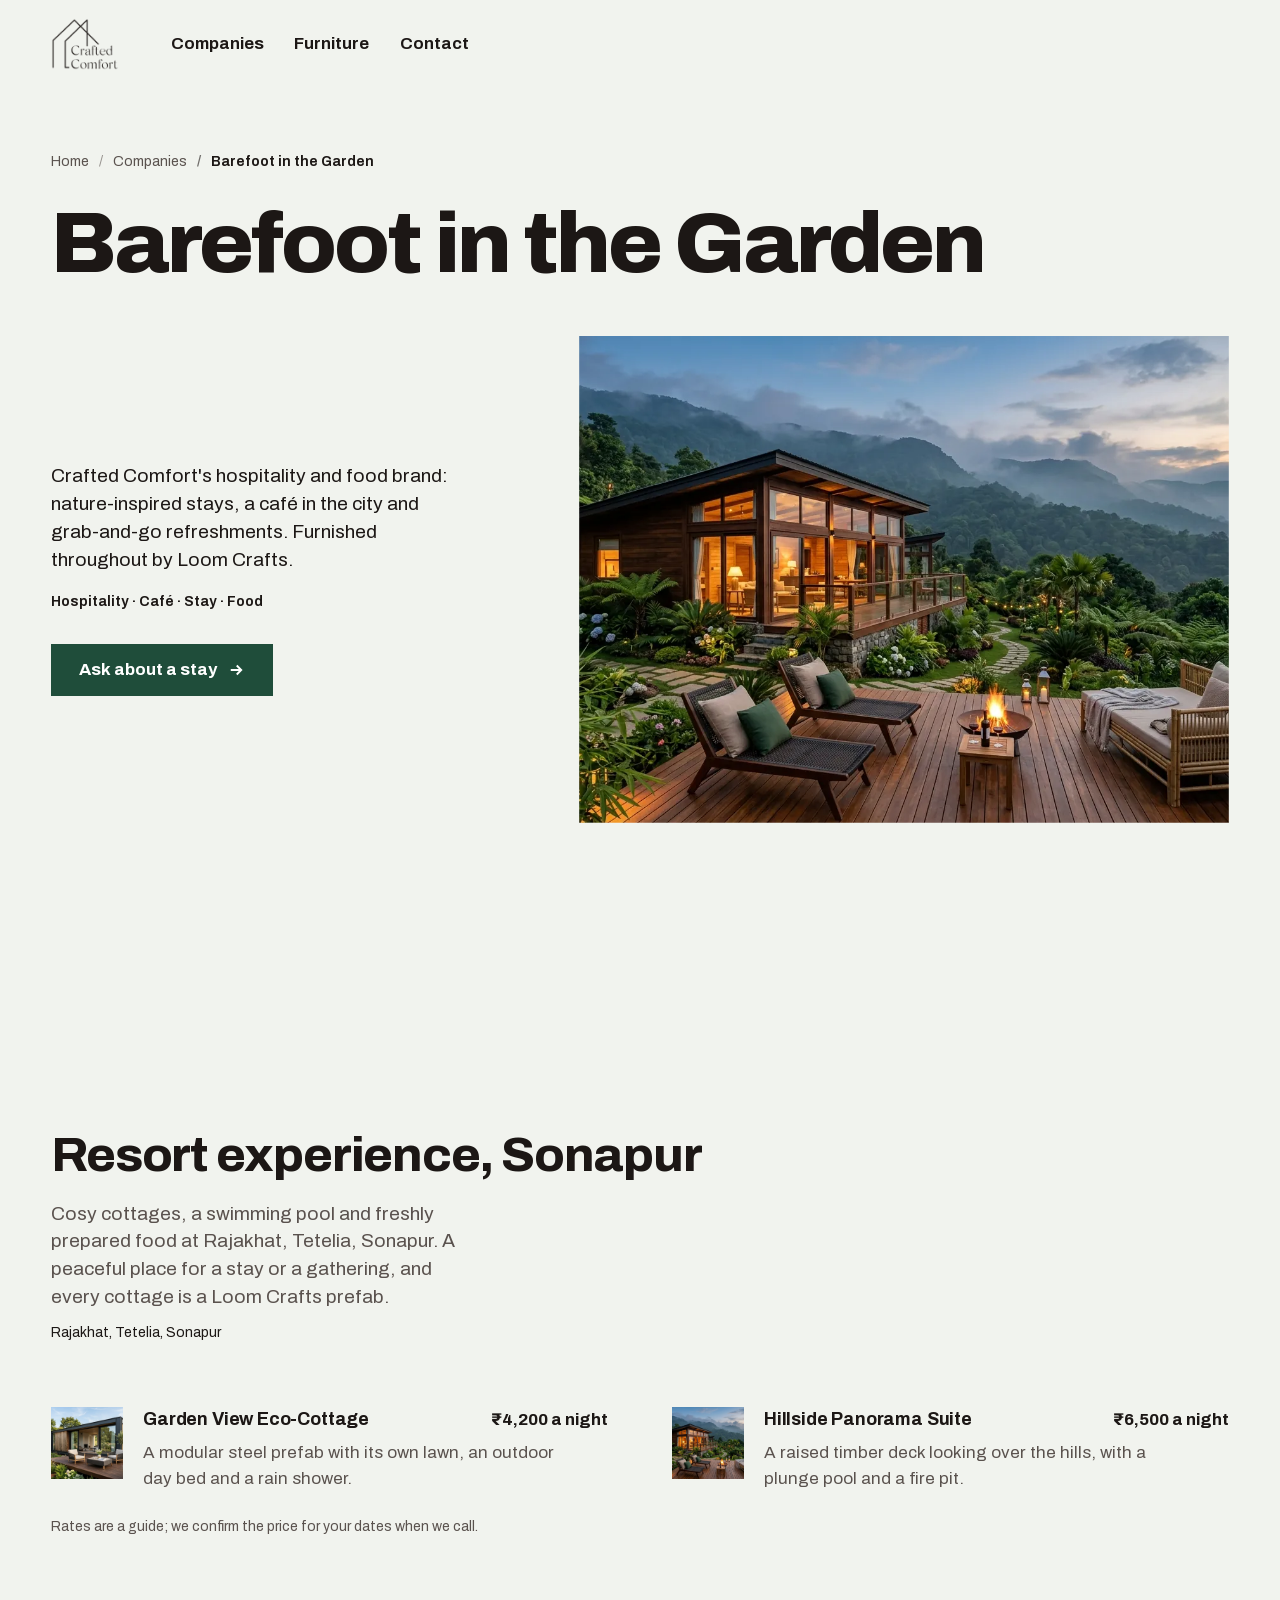
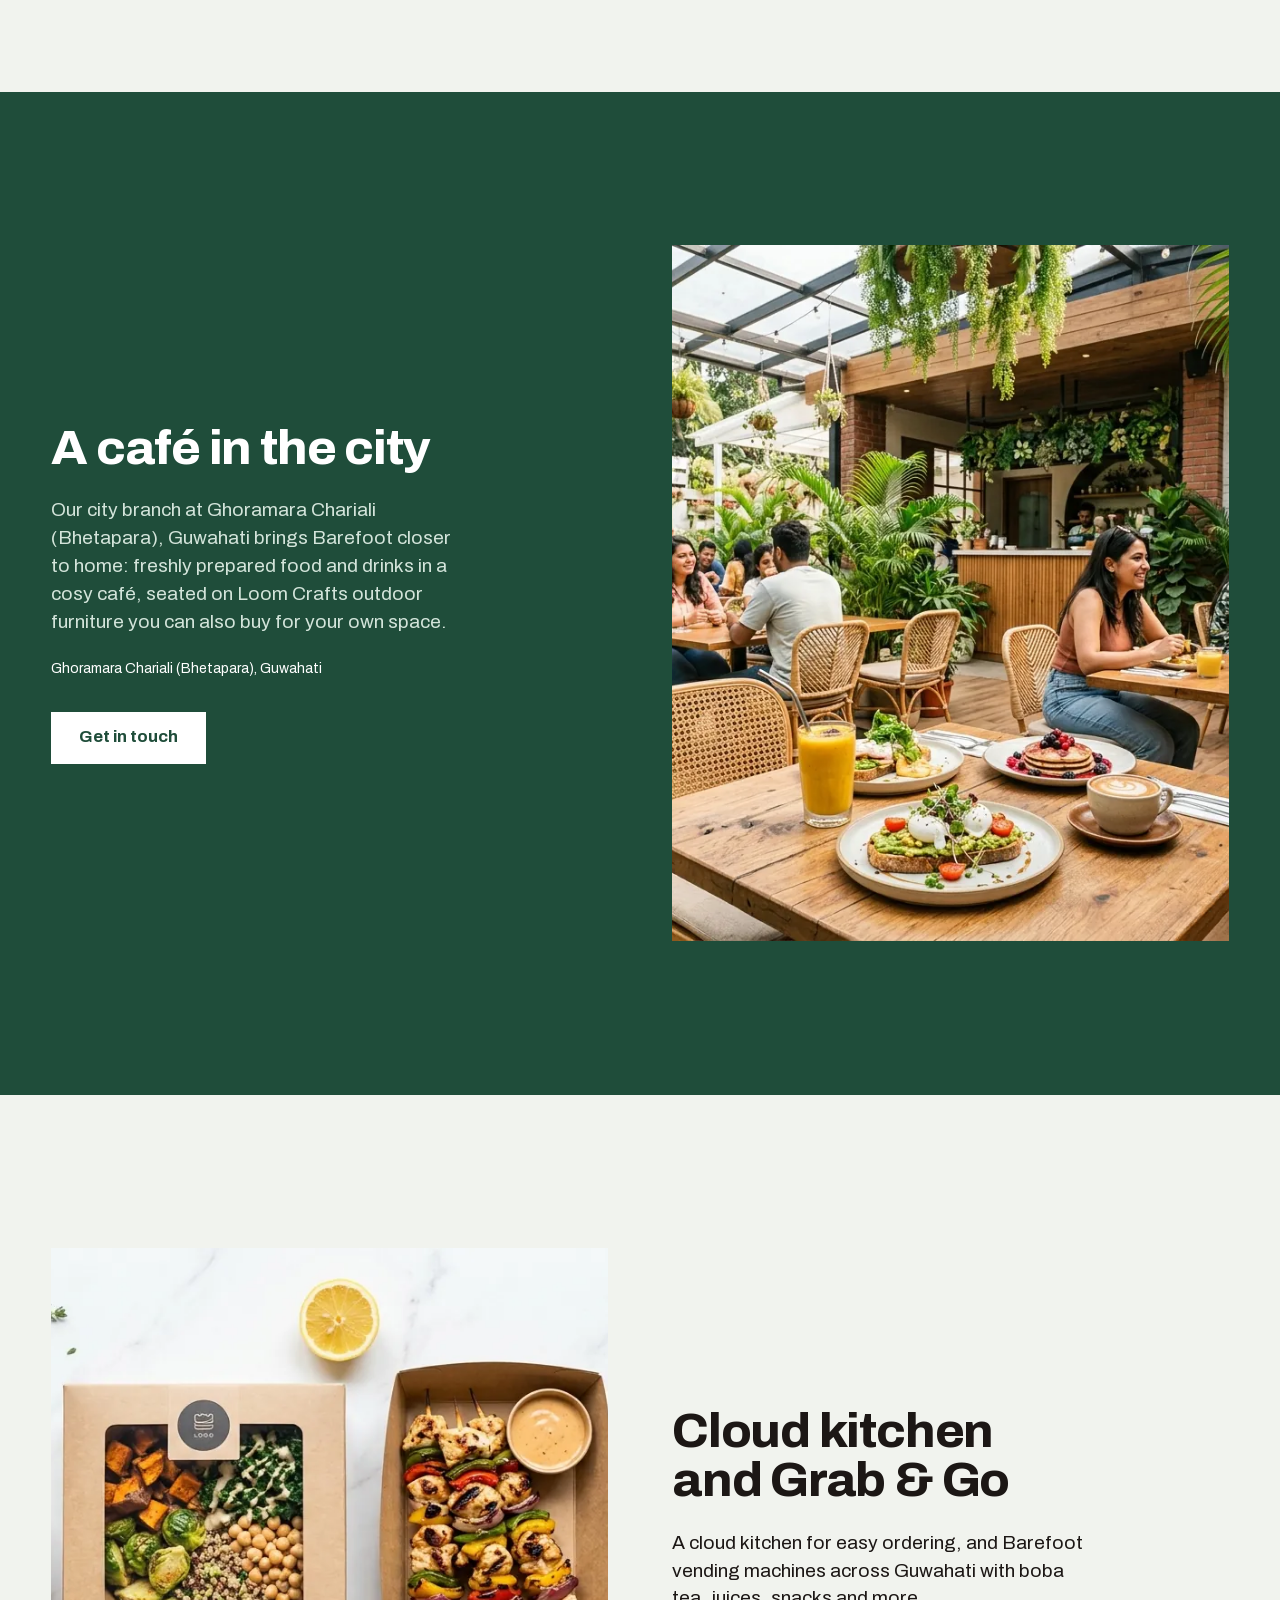
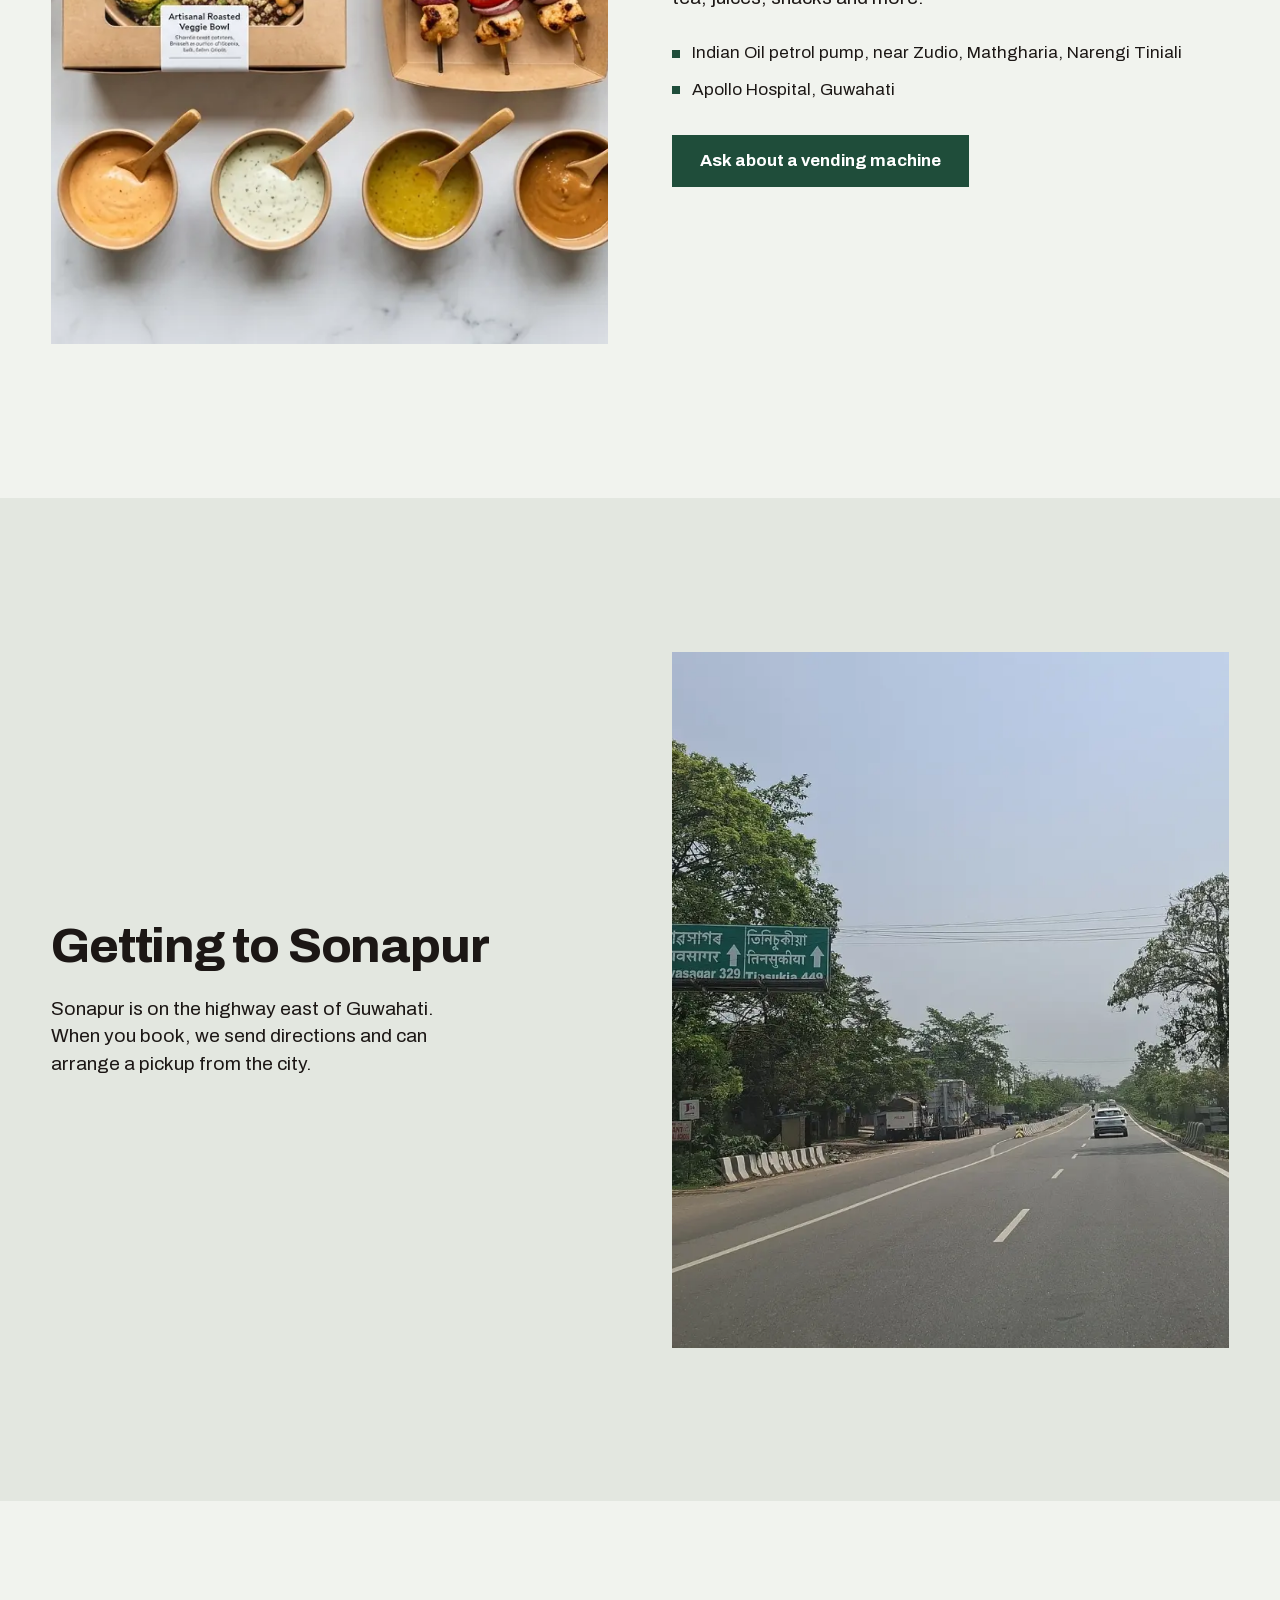
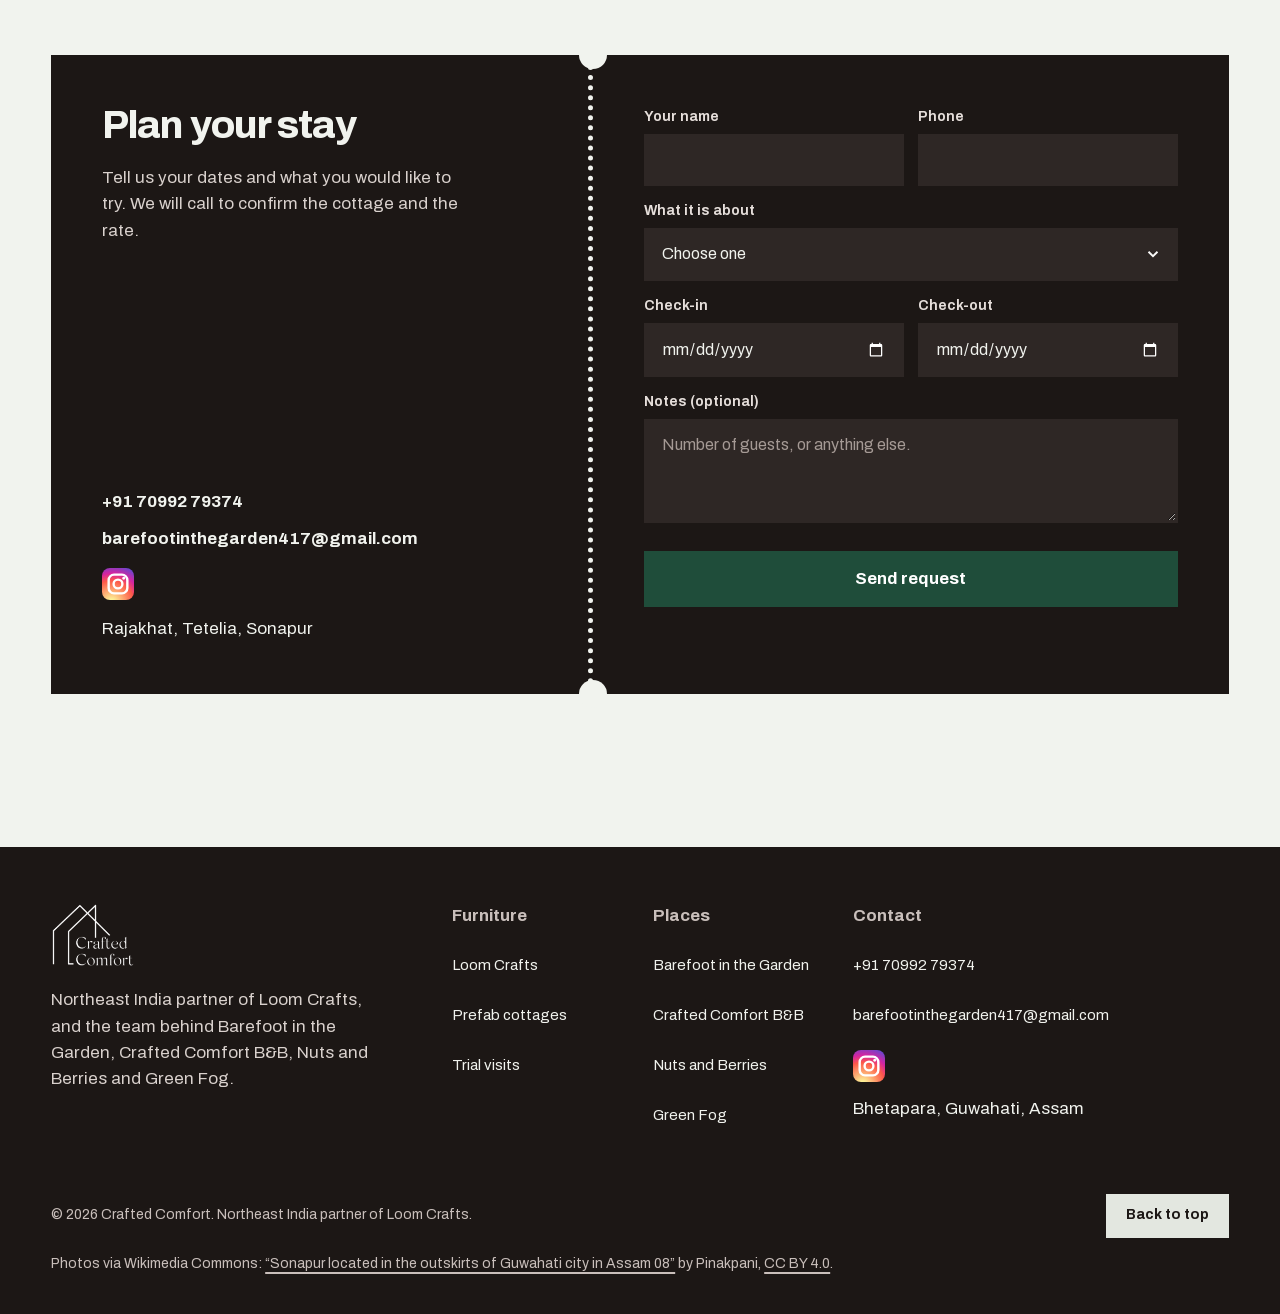
==== barefoot.html @ ea160f58 "Coloured Instagram logo only, without the handle Co-Authored-By: Claude Opus 5.5 <noreply@anthropic." ====
<!DOCTYPE html>
<html lang="en">
<head>
  <meta charset="UTF-8">
  <meta name="viewport" content="width=device-width, initial-scale=1">
  <title>Barefoot in the Garden, Sonapur | Crafted Comfort</title>
  <meta name="description" content="Crafted Comfort's hospitality and food brand: a resort with cottages and a pool at Sonapur, a café at Ghoramara Chariali (Bhetapara), Guwahati, a cloud kitchen and grab-and-go vending machines.">
  <meta name="theme-color" content="#1f4d3a">
  <meta property="og:title" content="Barefoot in the Garden, Sonapur | Crafted Comfort">
  <meta property="og:description" content="Crafted Comfort's hospitality and food brand: a resort with cottages and a pool at Sonapur, a café at Ghoramara Chariali (Bhetapara), Guwahati, a cloud kitchen and grab-and-go vending machines.">
  <meta property="og:image" content="img/barefoot-resort.webp">
  <link rel="icon" type="image/png" href="img/favicon.png">
  <link rel="preload" href="fonts/archivo-latin.woff2" as="font" type="font/woff2" crossorigin>
  <link rel="stylesheet" href="css/site.css?v=5">
  <script src="js/main.js" defer></script>
</head>
<body>
  <a class="skip-link" href="#main">Skip to content</a>

  <header class="site-header site-header--left wrap">
    <a class="wordmark" href="index.html" aria-label="Crafted Comfort home">
      <img src="img/logo-ink.png" alt="Crafted Comfort" width="160" height="122">
    </a>
    <nav class="site-nav" aria-label="Main">
      <ul>
        <li><a href="index.html#companies">Companies</a></li>
        <li><a href="index.html#furniture">Furniture</a></li>
        <li><a href="#contact">Contact</a></li>
      </ul>
    </nav>
  </header>

  <main id="main">
    <div class="page-hero wrap">
      <nav class="crumbs" aria-label="Breadcrumb">
        <ol>
          <li><a href="index.html">Home</a></li>
          <li><a href="index.html#companies">Companies</a></li>
          <li aria-current="page">Barefoot in the Garden</li>
        </ol>
      </nav>
      <h1 class="display">Barefoot in the Garden</h1>
      <div class="page-hero-copy">
        <p class="lead">Crafted Comfort's hospitality and food brand: nature-inspired stays, a café in the city and grab-and-go refreshments. Furnished throughout by Loom Crafts.</p>
        <p class="meta small">Hospitality · Café · Stay · Food</p>
        <a class="btn" href="#contact">Ask about a stay
          <svg viewBox="0 0 24 24" fill="none" stroke="currentColor" stroke-width="2.5" aria-hidden="true"><path d="M5 12h14M13 6l6 6-6 6"/></svg>
        </a>
      </div>
      <div class="page-hero-media">
        <div class="frame"><div class="shutter"><img src="img/barefoot-resort.webp" alt="A prefab cottage with a lit deck in the hills at Sonapur" width="1376" height="768" fetchpriority="high"></div></div>
      </div>
    </div>

    <section id="stay" class="section wrap" aria-labelledby="stay-title">
      <div class="section-head reveal">
        <h2 class="heading" id="stay-title">Resort experience, Sonapur</h2>
        <p class="lead muted">Cosy cottages, a swimming pool and freshly prepared food at Rajakhat, Tetelia, Sonapur. A peaceful place for a stay or a gathering, and every cottage is a Loom Crafts prefab.</p>
        <p class="meta small" style="margin-top:12px">Rajakhat, Tetelia, Sonapur</p>
      </div>
      <ul class="menu">
          <li class="menu-item reveal">
            <img class="thumb" src="img/prefab-cottages.webp" alt="" width="72" height="72" loading="lazy" decoding="async">
            <div>
              <div class="menu-line"><h3 class="name">Garden View Eco-Cottage</h3><span class="price">₹4,200 a night</span></div>
              <p class="muted">A modular steel prefab with its own lawn, an outdoor day bed and a rain shower.</p>
            </div>
          </li>
          <li class="menu-item reveal" style="--i:1">
            <img class="thumb" src="img/barefoot-resort.webp" alt="" width="72" height="72" loading="lazy" decoding="async">
            <div>
              <div class="menu-line"><h3 class="name">Hillside Panorama Suite</h3><span class="price">₹6,500 a night</span></div>
              <p class="muted">A raised timber deck looking over the hills, with a plunge pool and a fire pit.</p>
            </div>
          </li>
      </ul>
      <p class="sample-note">Rates are a guide; we confirm the price for your dates when we call.</p>
    </section>

    <section id="dining" class="section wrap field-accent on-accent" aria-labelledby="dining-title">
      <div class="split">
        <div class="reveal">
          <h2 class="heading" id="dining-title">A café in the city</h2>
          <p class="lead">Our city branch at Ghoramara Chariali (Bhetapara), Guwahati brings Barefoot closer to home: freshly prepared food and drinks in a cosy café, seated on Loom Crafts outdoor furniture you can also buy for your own space.</p>
          <p class="meta small" style="margin-top:24px">Ghoramara Chariali (Bhetapara), Guwahati</p>
          <a class="btn btn-white" href="#contact">Get in touch</a>
        </div>
        <div class="split-media reveal" style="--i:1"><img src="img/barefoot-dining.webp" alt="Café tables and woven chairs at Barefoot in the Garden" width="1376" height="768" loading="lazy" decoding="async"></div>
      </div>
    </section>

    <section id="kitchen" class="section wrap" aria-labelledby="kitchen-title">
      <div class="split">
        <div class="split-media reveal"><img src="img/cloud-kitchen.webp" alt="Fresh meals packed in a kitchen beside a vending machine" width="1376" height="768" loading="lazy" decoding="async"></div>
        <div class="reveal" style="--i:1">
          <h2 class="heading" id="kitchen-title">Cloud kitchen and Grab &amp; Go</h2>
          <p class="lead">A cloud kitchen for easy ordering, and Barefoot vending machines across Guwahati with boba tea, juices, snacks and more.</p>
          <ul class="plate-facts">
            <li><span class="dot" aria-hidden="true"></span>Indian Oil petrol pump, near Zudio, Mathgharia, Narengi Tiniali</li>
            <li><span class="dot" aria-hidden="true"></span>Apollo Hospital, Guwahati</li>
          </ul>
          <a class="btn" href="#contact">Ask about a vending machine</a>
        </div>
      </div>
    </section>

    <section class="section wrap field-tone" aria-labelledby="road-title">
      <div class="split">
        <div class="reveal">
          <h2 class="heading" id="road-title">Getting to Sonapur</h2>
          <p class="lead">Sonapur is on the highway east of Guwahati. When you book, we send directions and can arrange a pickup from the city.</p>
        </div>
        <div class="split-media reveal" style="--i:1"><img src="img/sonapur-located-in-the-outskirts-of-guwahati.webp" alt="The tree-lined highway from Guwahati towards Sonapur" width="1400" height="906" loading="lazy" decoding="async"></div>
      </div>
    </section>

    <section id="contact" class="section wrap" aria-labelledby="contact-title">
      <div class="coupon reveal">
        <div class="coupon-left on-ink">
          <div>
            <h2 class="heading" id="contact-title">Plan your stay</h2>
            <p>Tell us your dates and what you would like to try. We will call to confirm the cottage and the rate.</p>
          </div>
          <div class="contact-lines">
            <a href="tel:+917099279374">+91 70992 79374</a>
            <a href="mailto:barefootinthegarden417@gmail.com">barefootinthegarden417@gmail.com</a>
            <a class="social" href="https://www.instagram.com/barefootinthegarden/" rel="noopener" aria-label="Instagram @barefootinthegarden"><svg viewBox="0 0 24 24" width="32" height="32" aria-hidden="true"><defs><radialGradient id="ig-grad" cx="30%" cy="107%" r="150%"><stop offset="0" stop-color="#fdf497"/><stop offset="0.05" stop-color="#fdf497"/><stop offset="0.45" stop-color="#fd5949"/><stop offset="0.6" stop-color="#d6249f"/><stop offset="0.9" stop-color="#285aeb"/></radialGradient></defs><rect width="24" height="24" rx="6" fill="url(#ig-grad)"/><rect x="5" y="5" width="14" height="14" rx="4" fill="none" stroke="#fff" stroke-width="1.8"/><circle cx="12" cy="12" r="3.3" fill="none" stroke="#fff" stroke-width="1.8"/><circle cx="16.3" cy="7.7" r="1.05" fill="#fff"/></svg></a>
            <span>Rajakhat, Tetelia, Sonapur</span>
          </div>
        </div>

        <form class="coupon-form on-ink" data-enquiry novalidate>
          <div class="field-row">
          <div class="field">
            <label for="b-name">Your name</label>
            <input id="b-name" name="Name" type="text" autocomplete="name" required>
          </div>
          <div class="field">
            <label for="b-phone">Phone</label>
            <input id="b-phone" name="Phone" type="tel" autocomplete="tel" inputmode="tel" required>
          </div>
          </div>
          <div class="field">
            <label for="b-interest">What it is about</label>
            <select id="b-interest" name="Interest" required><option value="">Choose one</option><option>Cottage stay at Sonapur</option><option>Trial visit for furniture or cottages</option><option>Café at Ghoramara Chariali</option><option>Cloud kitchen order</option><option>Vending machine</option></select>
          </div>
          <div class="field-row">
          <div class="field">
            <label for="b-from">Check-in</label>
            <input id="b-from" name="Check-in" type="date">
          </div>
          <div class="field">
            <label for="b-to">Check-out</label>
            <input id="b-to" name="Check-out" type="date">
          </div>
          </div>
          <div class="field">
            <label for="b-notes">Notes (optional)</label>
            <textarea id="b-notes" name="Notes" placeholder="Number of guests, or anything else."></textarea>
          </div>
          <button class="btn" type="submit">Send request</button>
          <p class="form-status small" role="status" aria-live="polite"></p>
        </form>
      </div>
    </section>
  </main>

  <footer class="site-footer on-ink">
    <div class="wrap">
      <div class="footer-body">
        <div class="footer-brand">
          <img src="img/logo-white.png" alt="Crafted Comfort" width="160" height="122" loading="lazy">
          <p>Northeast India partner of Loom Crafts, and the team behind Barefoot in the Garden, Crafted Comfort B&amp;B, Nuts and Berries and Green Fog.</p>
        </div>
        <div class="footer-col">
          <h2>Furniture</h2>
          <ul>
            <li><a href="loom-crafts.html">Loom Crafts</a></li>
            <li><a href="index.html#furniture">Prefab cottages</a></li>
            <li><a href="index.html#visit">Trial visits</a></li>
          </ul>
        </div>
        <div class="footer-col">
          <h2>Places</h2>
          <ul>
            <li><a href="barefoot.html">Barefoot in the Garden</a></li>
            <li><a href="bnb.html">Crafted Comfort B&amp;B</a></li>
            <li><a href="nuts-and-berries.html">Nuts and Berries</a></li>
            <li><a href="green-fog.html">Green Fog</a></li>
          </ul>
        </div>
        <div class="footer-col contact">
          <h2>Contact</h2>
          <ul>
            <li><a href="tel:+917099279374">+91 70992 79374</a></li>
            <li><a href="mailto:barefootinthegarden417@gmail.com">barefootinthegarden417@gmail.com</a></li>
            <li><a class="social" href="https://www.instagram.com/barefootinthegarden/" rel="noopener" aria-label="Instagram @barefootinthegarden"><svg viewBox="0 0 24 24" width="32" height="32" aria-hidden="true"><defs><radialGradient id="ig-grad" cx="30%" cy="107%" r="150%"><stop offset="0" stop-color="#fdf497"/><stop offset="0.05" stop-color="#fdf497"/><stop offset="0.45" stop-color="#fd5949"/><stop offset="0.6" stop-color="#d6249f"/><stop offset="0.9" stop-color="#285aeb"/></radialGradient></defs><rect width="24" height="24" rx="6" fill="url(#ig-grad)"/><rect x="5" y="5" width="14" height="14" rx="4" fill="none" stroke="#fff" stroke-width="1.8"/><circle cx="12" cy="12" r="3.3" fill="none" stroke="#fff" stroke-width="1.8"/><circle cx="16.3" cy="7.7" r="1.05" fill="#fff"/></svg></a></li>
            <li>Bhetapara, Guwahati, Assam</li>
          </ul>
        </div>
      </div>
      <div class="footer-base small">
        <p>&copy; <span data-year>2026</span> Crafted Comfort. Northeast India partner of Loom Crafts.</p>
        <p class="credits">Photos via Wikimedia Commons: <a href="https://commons.wikimedia.org/w/index.php?curid=189610737">“Sonapur located in the outskirts of Guwahati city in Assam 08”</a> by Pinakpani, <a href="https://creativecommons.org/licenses/by/4.0/">CC BY 4.0</a>.</p>
        <a class="btn btn-tone" href="#main">Back to top</a>
      </div>
    </div>
  </footer>
</body>
</html>
---- css/site.css ----
/* Crafted Comfort: sage ground, near-black ink, deep green accent. */

@font-face {
  font-family: "Archivo";
  font-style: normal;
  font-weight: 100 900;
  font-stretch: 62% 125%;
  font-display: swap;
  src: url("../fonts/archivo-latin.woff2") format("woff2");
  unicode-range: U+0000-00FF, U+0131, U+0152-0153, U+02BB-02BC, U+02C6, U+02DA, U+02DC, U+0304, U+0308, U+0329, U+2000-206F, U+20AC, U+2122, U+2191, U+2193, U+2212, U+2215, U+FEFF, U+FFFD;
}

@font-face {
  font-family: "Archivo";
  font-style: normal;
  font-weight: 100 900;
  font-stretch: 62% 125%;
  font-display: swap;
  src: url("../fonts/archivo-latin-ext.woff2") format("woff2");
  unicode-range: U+0100-02BA, U+02BD-02C5, U+02C7-02CC, U+02CE-02D7, U+02DD-02FF, U+1D00-1DBF, U+1E00-1E9F, U+1EF2-1EFF, U+2020, U+20A0-20AB, U+20AD-20C4, U+2113, U+2C60-2C7F, U+A720-A7FF;
}

/* --------------------------------------------------------------------------
   Tokens
   -------------------------------------------------------------------------- */
:root {
  --ground: #f1f3ee;
  --tone: #e3e7e0;
  --accent-tint: #d5e2d8;
  --ink: #1c1715;
  --muted: #5a524e;
  --accent: #1f4d3a;
  --accent-deep: #163a2b;
  --on-accent: #ffffff;
  --on-accent-soft: #d3e4da;
  --ink-raised: #2e2725;

  --font: "Archivo", "Helvetica Neue", Arial, sans-serif;

  /* Five sizes, no more. */
  --t-display: clamp(3.25rem, 6.6vw, 6.5rem);
  --t-heading: clamp(2.125rem, 3.8vw, 3.5rem);
  --t-lead: clamp(1.1875rem, 1.5vw, 1.375rem);
  --t-body: 1.0625rem;
  --t-small: 0.875rem;

  --margin: clamp(16px, 4vw, 56px);
  --gap: clamp(16px, 2vw, 28px);
  --section: clamp(96px, 12vw, 200px);

  --ease-out: cubic-bezier(0.16, 1, 0.3, 1);
}

/* --------------------------------------------------------------------------
   Base
   -------------------------------------------------------------------------- */
*,
*::before,
*::after {
  box-sizing: border-box;
}

html {
  -webkit-text-size-adjust: 100%;
  scroll-behavior: smooth;
  scroll-padding-top: 24px;
}

body {
  margin: 0;
  background: var(--ground);
  color: var(--ink);
  font-family: var(--font);
  font-size: var(--t-body);
  line-height: 1.55;
  font-variant-numeric: tabular-nums;
  -webkit-font-smoothing: antialiased;
  overflow-x: clip;
}

img {
  display: block;
  max-width: 100%;
  height: auto;
}

h1,
h2,
h3,
h4,
p,
ul,
ol,
dl,
dd,
figure,
fieldset {
  margin: 0;
}

ul,
ol {
  padding: 0;
  list-style: none;
}

fieldset {
  border: 0;
  padding: 0;
  min-width: 0;
}

a {
  color: inherit;
  text-decoration-thickness: 2px;
  text-underline-offset: 4px;
}

button,
input,
select,
textarea {
  font: inherit;
  color: inherit;
}

button {
  cursor: pointer;
}

::selection {
  background: var(--accent);
  color: var(--on-accent);
}

:focus-visible {
  outline: 3px solid var(--accent);
  outline-offset: 3px;
}

.on-accent :focus-visible,
.on-ink :focus-visible {
  outline-color: var(--on-accent);
}

.sr-only {
  position: absolute;
  width: 1px;
  height: 1px;
  padding: 0;
  margin: -1px;
  overflow: hidden;
  clip: rect(0, 0, 0, 0);
  white-space: nowrap;
  border: 0;
}

.skip-link {
  position: absolute;
  left: var(--margin);
  top: -100px;
  z-index: 50;
  padding: 12px 18px;
  background: var(--ink);
  color: var(--ground);
  font-weight: 700;
}

.skip-link:focus {
  top: 12px;
}

.wrap {
  padding-inline: var(--margin);
}

/* --------------------------------------------------------------------------
   Type roles
   -------------------------------------------------------------------------- */
.display {
  font-size: var(--t-display);
  font-weight: 820;
  font-stretch: 104%;
  line-height: 0.95;
  letter-spacing: -0.035em;
  text-wrap: balance;
}

.heading {
  font-size: var(--t-heading);
  font-weight: 760;
  font-stretch: 102%;
  line-height: 1.02;
  letter-spacing: -0.025em;
  text-wrap: balance;
}

.lead {
  font-size: var(--t-lead);
  line-height: 1.45;
  max-width: 38ch;
}

.name {
  font-size: var(--t-lead);
  font-weight: 700;
  line-height: 1.25;
  letter-spacing: -0.01em;
}

.small {
  font-size: var(--t-small);
  line-height: 1.45;
}

.muted {
  color: var(--muted);
}

.prose {
  max-width: 62ch;
}

.prose p + p {
  margin-top: 1em;
}

/* --------------------------------------------------------------------------
   Buttons
   -------------------------------------------------------------------------- */
.btn {
  display: inline-flex;
  align-items: center;
  justify-content: center;
  gap: 10px;
  min-height: 52px;
  padding: 14px 28px;
  border: 0;
  background: var(--accent);
  color: var(--on-accent);
  font-size: var(--t-body);
  font-weight: 700;
  line-height: 1.2;
  text-decoration: none;
  transition: background-color 0.18s ease, transform 0.18s var(--ease-out);
}

.btn:hover {
  background: var(--accent-deep);
}

.btn:active {
  transform: translateY(1px) scale(0.98);
}

.btn:focus-visible {
  outline: 3px solid var(--ink);
  outline-offset: 3px;
}

.btn-ink {
  background: var(--ink);
}

.btn-ink:hover {
  background: var(--ink-raised);
}

.btn-tone {
  background: var(--tone);
  color: var(--ink);
}

.btn-tone:hover {
  background: #e3e1dc;
}



.btn-white {
  background: var(--on-accent);
  color: var(--accent);
}

.btn-white:hover {
  background: var(--on-accent-soft);
}

.on-accent .btn:focus-visible {
  outline-color: var(--on-accent);
}

.btn svg {
  width: 18px;
  height: 18px;
  flex: none;
}

.text-link {
  font-weight: 700;
  color: var(--accent);
}

.text-link:hover {
  color: var(--accent-deep);
}

/* --------------------------------------------------------------------------
   Header
   -------------------------------------------------------------------------- */
.site-header {
  position: relative;
  z-index: 10;
  display: flex;
  align-items: center;
  justify-content: space-between;
  gap: 16px;
  padding-block: 18px;
}

.site-header--left {
  justify-content: flex-start;
  gap: clamp(24px, 4vw, 64px);
}

.wordmark img {
  width: auto;
  height: 52px;
}

.site-nav ul {
  display: flex;
  align-items: center;
  gap: clamp(18px, 2.4vw, 36px);
}

.site-nav a {
  display: inline-flex;
  white-space: nowrap;
  align-items: center;
  min-height: 44px;
  font-weight: 650;
  text-decoration: none;
}

.site-nav a:hover,
.site-nav a[aria-current="page"] {
  text-decoration: underline;
  text-decoration-color: var(--accent);
}

.on-accent .site-nav a:hover,
.on-accent .site-nav a[aria-current="page"] {
  text-decoration-color: var(--on-accent);
}

/* --------------------------------------------------------------------------
   Section scaffolding
   -------------------------------------------------------------------------- */
.section {
  padding-block: var(--section);
}

.section-head {
  margin-bottom: clamp(40px, 5vw, 72px);
}

.section-head .lead {
  margin-top: 20px;
}

.field-accent {
  background: var(--accent);
  color: var(--on-accent);
}

.field-ink {
  background: var(--ink);
  color: var(--ground);
}

.field-tone {
  background: var(--tone);
}

.field-accent .muted,
.field-accent .lead {
  color: var(--on-accent-soft);
}

.field-ink .muted {
  color: #c9bfbb;
}

/* --------------------------------------------------------------------------
   Showcase: square plate, spare text (tabs)
   -------------------------------------------------------------------------- */
.plate {
  display: grid;
  grid-template-columns: 1fr 1fr;
  min-height: 88svh;
}

.plate-media {
  display: grid;
  place-items: center;
  padding: 40px;
  background: var(--tone);
}

.plate-media .frame {
  width: 100%;
  aspect-ratio: 1;
  overflow: hidden;
}

.plate-media img {
  width: 100%;
  height: 100%;
  object-fit: cover;
}

.plate-text {
  display: flex;
  flex-direction: column;
  justify-content: space-between;
  gap: 40px;
  padding: clamp(32px, 5vw, 72px) var(--margin) clamp(32px, 5vw, 72px) clamp(32px, 5vw, 72px);
}

.tabs {
  display: flex;
  flex-wrap: wrap;
  gap: 8px 28px;
}

.tab {
  min-height: 44px;
  padding: 0;
  border: 0;
  background: none;
  color: var(--muted);
  font-size: 1.125rem;
  font-weight: 600;
  text-align: left;
}

.tab:hover {
  color: var(--ink);
}

.tab[aria-selected="true"] {
  color: var(--ink);
  text-decoration: underline;
  text-decoration-color: var(--accent);
  text-decoration-thickness: 3px;
  text-underline-offset: 8px;
}

.field-accent .tab {
  color: var(--on-accent-soft);
}

.field-accent .tab[aria-selected="true"],
.field-accent .tab:hover {
  color: var(--on-accent);
  text-decoration-color: var(--on-accent);
}

.tab-panel[hidden] {
  display: none;
}

.plate-body .heading {
  font-size: clamp(2rem, 3vw, 2.75rem);
}

.plate-body p {
  margin-top: 28px;
  max-width: 40ch;
}

.plate-facts {
  margin-top: 28px;
  display: grid;
  gap: 10px;
}

.plate-facts li {
  display: flex;
  gap: 12px;
  align-items: center;
}

.plate-actions {
  display: grid;
  grid-template-columns: 1fr 1fr;
  gap: 10px;
}

.plate-actions .btn {
  min-height: 72px;
  justify-content: flex-start;
}

@media (max-width: 860px) {
  .plate {
    grid-template-columns: 1fr;
    min-height: 0;
  }

  .plate-media {
    padding: 16px;
  }

  .plate-text {
    padding: 32px var(--margin) 0;
  }

  .plate-actions {
    grid-template-columns: 1fr;
  }

  .plate-actions .btn {
    min-height: 60px;
  }
}

/* --------------------------------------------------------------------------
   How it works: tiles that grow + the trial-visit planner
   -------------------------------------------------------------------------- */
.grow {
  display: grid;
  grid-template-columns: repeat(12, 1fr);
  column-gap: 10px;
  align-items: end;
}

.grow-head {
  grid-column: 1 / 8;
  grid-row: 1;
  align-self: start;
  padding-bottom: 32px;
}

.grow-stage {
  grid-row: 2;
}

.stage-1 { grid-column: 1 / 4; }
.stage-2 { grid-column: 4 / 8; }
.stage-3 { grid-column: 8 / 13; grid-row: 1 / 3; }

.grow-tile {
  overflow: hidden;
}

.stage-1 .grow-tile { height: 30vh; }
.stage-2 .grow-tile { height: 44vh; }
.stage-3 .grow-tile { height: 60vh; }

.grow-tile img {
  width: 100%;
  height: 100%;
  object-fit: cover;
}

.grow-stage .name {
  margin-top: 20px;
}

.grow-stage p {
  margin-top: 8px;
  max-width: 34ch;
}

@media (max-width: 860px) {
  .grow {
    grid-template-columns: 1fr;
    row-gap: 28px;
  }

  .grow-head,
  .grow-stage {
    grid-column: 1;
    grid-row: auto;
  }

  .stage-1 .grow-tile { height: 34vw; }
  .stage-2 .grow-tile { height: 46vw; }
  .stage-3 .grow-tile { height: 62vw; }
}

.planner {
  margin-top: clamp(72px, 9vw, 140px);
  display: grid;
  grid-template-columns: 5fr 7fr;
  gap: clamp(32px, 5vw, 80px);
  align-items: start;
}

.planner legend {
  padding: 0;
  margin-bottom: 24px;
}

.planner-options {
  display: flex;
  flex-wrap: wrap;
  gap: 10px;
}

.chip {
  position: relative;
}

.chip input {
  position: absolute;
  opacity: 0;
  inset: 0;
  margin: 0;
  cursor: pointer;
}

.chip span.chip-face {
  display: inline-flex;
  align-items: center;
  flex-direction: column;
  align-items: flex-start;
  justify-content: center;
  min-height: 48px;
  padding: 10px 20px;
  background: var(--tone);
  font-weight: 650;
  transition: background-color 0.18s ease, color 0.18s ease;
}

.chip:hover span.chip-face {
  background: #e3e1dc;
}

.chip input:checked + span.chip-face {
  background: var(--ink);
  color: var(--ground);
}

.chip input:focus-visible + span.chip-face {
  outline: 3px solid var(--accent);
  outline-offset: 3px;
}

/* Without script every option shows where it can be tried. */
.chip-where {
  display: block;
  font-weight: 400;
  font-size: var(--t-small);
}

.js .chip-where {
  display: none;
}

.chip-where-list {
  display: contents;
}

.planner-result {
  display: none;
  min-height: 100%;
  padding: clamp(28px, 4vw, 56px);
  background: var(--accent);
  color: var(--on-accent);
}

.js .planner-result {
  display: grid;
  align-content: space-between;
  gap: 32px;
}

.planner-result .small {
  margin-top: 24px;
  color: var(--on-accent-soft);
}

.planner-result .where {
  font-size: var(--t-heading);
  font-weight: 760;
  line-height: 1.05;
  letter-spacing: -0.02em;
  text-wrap: balance;
}

.planner-result .time {
  margin-top: 18px;
  font-size: var(--t-lead);
}

@media (max-width: 860px) {
  .planner {
    grid-template-columns: 1fr;
    gap: 64px;
  }
}

/* --------------------------------------------------------------------------
   List: two-column menu with photo bullets
   -------------------------------------------------------------------------- */
.menu-group + .menu-group {
  margin-top: 96px;
}

.menu-group-head {
  display: flex;
  align-items: baseline;
  justify-content: space-between;
  gap: 16px;
  margin-bottom: 40px;
}

.menu-group-head > span {
  flex: none;
}

.menu-group-head .heading {
  font-size: clamp(2rem, 3.4vw, 3.125rem);
}

.menu {
  display: grid;
  grid-template-columns: 1fr 1fr;
  column-gap: 64px;
  row-gap: 40px;
}

.menu-item {
  display: grid;
  grid-template-columns: 72px 1fr;
  gap: 20px;
  align-items: start;
}

.menu-item .thumb {
  width: 72px;
  height: 72px;
  object-fit: cover;
}

.menu-line {
  display: flex;
  justify-content: space-between;
  align-items: baseline;
  gap: 16px;
}

.menu-line .name {
  font-size: 1.125rem;
}

.menu-line .price {
  flex: none;
  font-weight: 700;
}

.menu-item p {
  margin-top: 6px;
  max-width: 42ch;
}

.menu-item .note {
  margin-top: 8px;
  color: var(--accent);
  font-weight: 650;
}

.menu-item a.name {
  text-decoration: none;
}

.menu-item a.name:hover {
  text-decoration: underline;
  text-decoration-color: var(--accent);
}

@media (max-width: 860px) {
  .menu {
    grid-template-columns: 1fr;
    row-gap: 32px;
  }

  .menu-item {
    grid-template-columns: 56px 1fr;
    gap: 16px;
  }

  .menu-item .thumb {
    width: 56px;
    height: 56px;
  }
}

/* --------------------------------------------------------------------------
   About: inset green panel with a photograph
   -------------------------------------------------------------------------- */
.panel {
  position: relative;
  margin: 0 var(--margin);
  min-height: 100svh;
  display: grid;
  grid-template-columns: 63fr 37fr;
  overflow: hidden;
  background: var(--accent);
  color: var(--on-accent);
}

.panel-left {
  padding: clamp(32px, 4vw, 56px);
  display: flex;
  flex-direction: column;
}

.panel-photo {
  margin-top: auto;
  width: min(38vw, 560px);
  aspect-ratio: 1;
  margin-bottom: calc(min(38vw, 560px) * -0.2);
  overflow: hidden;
}

.panel-photo img {
  width: 100%;
  height: 100%;
  object-fit: cover;
}

.panel-right {
  padding: clamp(32px, 4vw, 56px) clamp(32px, 4vw, 56px) clamp(32px, 4vw, 56px) 0;
  display: flex;
  flex-direction: column;
  gap: 56px;
}

.panel-right .name {
  margin-bottom: 10px;
}

.panel-right p {
  color: var(--on-accent-soft);
  max-width: 36ch;
}

.panel-right .btn {
  align-self: flex-start;
}

@media (max-width: 860px) {
  .panel {
    margin: 10px;
    grid-template-columns: 1fr;
    min-height: 0;
  }

  .panel-right {
    padding: 0 24px 40px;
    gap: 32px;
  }

  .panel-left {
    padding: 32px 24px;
    display: contents;
  }

  .panel-left .heading {
    padding: 32px 24px 40px;
  }

  .panel-photo {
    order: 3;
    width: 86vw;
    margin: 0 auto calc(86vw * -0.25);
  }
}

/* --------------------------------------------------------------------------
   Facts: two-column list with square bullets
   -------------------------------------------------------------------------- */
.facts {
  display: grid;
  grid-template-columns: repeat(2, 1fr);
  gap: 32px 64px;
}

.facts li {
  display: grid;
  grid-template-columns: auto 1fr;
  gap: 16px;
  align-items: baseline;
}

.facts .dot {
  transform: translateY(-2px);
}

.facts p {
  margin-top: 6px;
}

.field-accent .dot {
  background: var(--on-accent);
}

@media (max-width: 760px) {
  .facts {
    grid-template-columns: 1fr;
  }
}

/* --------------------------------------------------------------------------
   Contact: the coupon form
   -------------------------------------------------------------------------- */
.coupon {
  --notch: 14px;
  position: relative;
  display: grid;
  grid-template-columns: 46fr 54fr;
  margin-inline: auto;
  max-width: 1280px;
  background: var(--ink);
  color: var(--ground);
}

/* Ticket notches, punched in the ground colour where the perforation meets each edge. */
.coupon::before,
.coupon::after {
  content: "";
  position: absolute;
  left: 46%;
  width: calc(var(--notch) * 2);
  height: calc(var(--notch) * 2);
  border-radius: 50%;
  background: var(--ground);
  transform: translateX(-50%);
}

.coupon::before {
  top: calc(var(--notch) * -1);
}

.coupon::after {
  bottom: calc(var(--notch) * -1);
}

.coupon-left {
  display: flex;
  flex-direction: column;
  justify-content: space-between;
  gap: 40px;
  padding: clamp(32px, 4vw, 56px);
  border-right: 5px dotted var(--ground);
}

.coupon-left .heading {
  font-size: clamp(2rem, 3vw, 2.75rem);
}

.coupon-left p {
  margin-top: 20px;
  max-width: 36ch;
  color: #d9d1cd;
}

.contact-lines {
  display: grid;
  gap: 10px;
}

.contact-lines a {
  font-weight: 700;
  text-decoration: none;
}

.contact-lines a:hover {
  text-decoration: underline;
}

.coupon-form {
  display: grid;
  gap: 14px;
  align-content: start;
  padding: clamp(32px, 4vw, 56px);
}

.field-row {
  display: grid;
  grid-template-columns: 1fr 1fr;
  gap: 14px;
}

.field label,
.field legend {
  display: block;
  margin-bottom: 6px;
  font-size: var(--t-small);
  font-weight: 650;
  color: #e6dfdb;
}

.field input,
.field select,
.field textarea {
  width: 100%;
  min-height: 52px;
  padding: 12px 16px;
  border: 2px solid transparent;
  border-radius: 0;
  background: var(--ink-raised);
  color: var(--ground);
  font-size: 1rem;
  appearance: none;
}

.field select {
  background-image: url("data:image/svg+xml,%3Csvg xmlns='http://www.w3.org/2000/svg' viewBox='0 0 24 24' fill='none' stroke='%23fafaf9' stroke-width='2.5'%3E%3Cpath d='m6 9 6 6 6-6'/%3E%3C/svg%3E");
  background-repeat: no-repeat;
  background-position: right 14px center;
  background-size: 18px;
  padding-right: 44px;
}

.field textarea {
  min-height: 104px;
  resize: vertical;
}

.field input::placeholder,
.field textarea::placeholder {
  color: #a59a95;
}

.field input:focus,
.field select:focus,
.field textarea:focus {
  outline: none;
  border-color: var(--ground);
}

.field input[aria-invalid="true"],
.field select[aria-invalid="true"] {
  border-color: #ff8a8f;
}

.field input[type="date"] {
  color-scheme: dark;
}

.slot-options {
  display: grid;
  gap: 8px;
}

.field .slot {
  position: relative;
  display: flex;
  margin: 0;
  color: var(--ground);
  font-size: 1rem;
  font-weight: 400;
  align-items: center;
  gap: 12px;
  min-height: 52px;
  padding: 10px 16px;
  background: var(--ink-raised);
  cursor: pointer;
}

.field .slot input {
  flex: none;
  width: 20px;
  height: 20px;
  min-height: 0;
  margin: 0;
  padding: 0;
  border: 0;
  background: none;
  appearance: auto;
  accent-color: var(--accent);
}

.field .slot:has(input:checked) {
  background: var(--accent);
}

.coupon-form .btn {
  width: 100%;
  min-height: 56px;
  margin-top: 6px;
}

.form-status {
  min-height: 1.5em;
  font-weight: 650;
}

.form-status[data-state="error"] {
  color: #ffb3b6;
}

.form-status[data-state="ok"] {
  color: #b9f0c9;
}

.form-status a {
  color: inherit;
}

@media (max-width: 860px) {
  .coupon {
    grid-template-columns: 1fr;
  }

  .coupon::before,
  .coupon::after {
    display: none;
  }

  .coupon-left {
    border-right: 0;
    border-bottom: 5px dotted var(--ground);
  }

  .field-row {
    grid-template-columns: 1fr;
  }
}

/* --------------------------------------------------------------------------
   Brand page hero
   -------------------------------------------------------------------------- */
.page-hero {
  display: grid;
  grid-template-columns: 5fr 7fr;
  gap: clamp(32px, 4vw, 56px) clamp(32px, 5vw, 80px);
  align-items: center;
  padding-block: clamp(24px, 4vw, 64px) var(--section);
}

.page-hero h1 {
  grid-column: 1 / -1;
}

.crumbs {
  grid-column: 1 / -1;
  margin-bottom: calc(-1 * clamp(16px, 2.5vw, 36px));
  font-size: var(--t-small);
  color: var(--muted);
}

.crumbs ol {
  display: flex;
  flex-wrap: wrap;
  align-items: center;
  gap: 4px 0;
  margin: 0;
  padding: 0;
  list-style: none;
}

.crumbs li + li::before {
  content: "/";
  margin-inline: 10px;
  opacity: 0.6;
}

.crumbs a {
  display: inline-block;
  padding-block: 12px;
  color: inherit;
  text-decoration: underline;
  text-underline-offset: 3px;
  text-decoration-color: transparent;
  transition: color 0.2s, text-decoration-color 0.2s;
}

.crumbs a:hover,
.crumbs a:focus-visible {
  color: var(--accent);
  text-decoration-color: currentColor;
}

.crumbs [aria-current] {
  color: var(--ink);
  font-weight: 650;
}

.page-hero .meta {
  margin-top: 18px;
  font-weight: 650;
}

.page-hero .btn {
  margin-top: 32px;
}

.page-hero-media {
  position: relative;
}

.page-hero-media .frame {
  aspect-ratio: 4 / 3;
  overflow: hidden;
}

.page-hero-media img {
  width: 100%;
  height: 100%;
  object-fit: cover;
}

@media (max-width: 860px) {
  .page-hero {
    grid-template-columns: 1fr;
  }
}

/* Two-up split: text one side, picture the other */
.split {
  display: grid;
  grid-template-columns: 1fr 1fr;
  gap: clamp(32px, 5vw, 80px);
  align-items: center;
}

.split-media {
  overflow: hidden;
  aspect-ratio: 4 / 5;
}

.split-media img {
  width: 100%;
  height: 100%;
  object-fit: cover;
}

.split .lead {
  margin-top: 24px;
}

.split .btn {
  margin-top: 32px;
}

@media (max-width: 860px) {
  .split {
    grid-template-columns: 1fr;
  }

  .split-media {
    aspect-ratio: 4 / 3;
  }
}

/* Price rows (stays, tea pots) */
.rate {
  display: flex;
  align-items: baseline;
  gap: 8px;
  margin-top: 16px;
}

.rate strong {
  font-size: var(--t-lead);
}

.sample-note {
  margin-top: 24px;
  font-size: var(--t-small);
  color: var(--muted);
}

/* --------------------------------------------------------------------------
   Footer: the woven end of the cloth
   -------------------------------------------------------------------------- */
.site-footer {
  background: var(--ink);
  color: var(--ground);
}

.footer-body {
  display: grid;
  grid-template-columns: repeat(12, 1fr);
  gap: 40px var(--gap);
  padding-block: 56px 32px;
}

.footer-brand {
  grid-column: 1 / 5;
}

.footer-brand img {
  height: 64px;
  width: auto;
}

.footer-brand p {
  margin-top: 20px;
  max-width: 34ch;
  color: #d9d1cd;
}

.footer-col {
  grid-column: span 2;
}

.footer-col.contact {
  grid-column: 9 / 13;
}

.footer-col h2 {
  font-size: var(--t-body);
  font-weight: 700;
  color: #c9bfbb;
  margin-bottom: 14px;
}

.footer-col li + li {
  margin-top: 6px;
}

.footer-col a {
  display: inline-flex;
  min-height: 44px;
  align-items: center;
  font-size: 0.9375rem;
  text-decoration: none;
}

.footer-col a:hover {
  text-decoration: underline;
}

.footer-base {
  display: flex;
  flex-wrap: wrap;
  justify-content: space-between;
  align-items: center;
  gap: 16px;
  padding-block: 24px 40px;
  color: #c9bfbb;
}

.footer-base .btn {
  min-height: 44px;
  padding: 10px 20px;
  font-size: var(--t-small);
}

@media (max-width: 960px) {
  .footer-brand,
  .footer-col.contact {
    grid-column: 1 / -1;
  }

  .footer-col {
    grid-column: span 6;
  }
}

/* --------------------------------------------------------------------------
   Motion
   -------------------------------------------------------------------------- */
.js .reveal {
  opacity: 0;
  transform: translateY(24px);
  transition: opacity 0.7s var(--ease-out), transform 0.7s var(--ease-out);
  transition-delay: calc(var(--i, 0) * 80ms);
}

.js .reveal.is-in {
  opacity: 1;
  transform: none;
}

/* Signature: the showcase picture opens from the edge. */
.shutter {
  height: 100%;
}

.js .shutter {
  clip-path: inset(0 0 0 100%);
  transition: clip-path 1.1s var(--ease-out);
}

.js .shutter img {
  transform: scale(1.12);
  transition: transform 1.4s var(--ease-out);
}

.js .shutter.is-in {
  clip-path: inset(0 0 0 0);
}

.js .shutter.is-in img {
  transform: none;
}

/* The one moving picture: a slow drift on the panel photograph. */
.drift img {
  animation: drift 24s ease-in-out infinite alternate;
}

@keyframes drift {
  from {
    transform: scale(1);
  }
  to {
    transform: scale(1.08) translate(-1.5%, -1%);
  }
}

/* Micro-interactions. Travel only when the visitor has not asked for less motion. */
@media (prefers-reduced-motion: no-preference) {
  /* Hero plays in on load: title, text, buttons, then the photo. */
  .rise {
    animation: rise 0.8s var(--ease-out) both;
    animation-delay: calc(var(--i, 0) * 90ms + 80ms);
  }

  .rise-media {
    overflow: hidden;
    animation: rise-media 1.1s var(--ease-out) 0.2s both;
  }

  .rise-media img {
    animation: settle 1.6s var(--ease-out) 0.2s both;
  }

  /* Nav links: underline grows from the left. */
  .site-nav a {
    position: relative;
  }

  .site-nav a::after {
    content: "";
    position: absolute;
    left: 0;
    right: 0;
    bottom: 8px;
    height: 2px;
    background: var(--accent);
    transform: scaleX(0);
    transform-origin: left;
    transition: transform 0.3s var(--ease-out);
  }

  .on-accent .site-nav a::after {
    background: var(--on-accent);
  }

  .site-nav a:hover,
  .site-nav a[aria-current="page"] {
    text-decoration: none;
  }

  .site-nav a:hover::after,
  .site-nav a[aria-current="page"]::after {
    transform: scaleX(1);
  }

  /* Buttons lift on hover and press back down. */
  .btn:hover {
    transform: translateY(-2px);
  }

  .btn:active {
    transform: translateY(1px) scale(0.98);
  }

  /* Company cards lift; the reveal transition is replaced once the card is in. */
  .company-link {
    transition: background-color 0.2s var(--ease-out), transform 0.3s var(--ease-out);
  }

  .company-link:hover,
  .company-link:focus-visible {
    transform: translateY(-6px);
  }

  .company-link:active {
    transform: translateY(-2px) scale(0.99);
  }

  /* Chips press in. */
  .chip:active span.chip-face {
    transform: scale(0.96);
  }

  .chip span.chip-face {
    transition: background-color 0.18s ease, color 0.18s ease, transform 0.15s var(--ease-out);
  }
}

@keyframes rise {
  from {
    opacity: 0;
    transform: translateY(28px);
  }
  to {
    opacity: 1;
    transform: none;
  }
}

@keyframes rise-media {
  from {
    clip-path: inset(0 0 100% 0);
  }
  to {
    clip-path: inset(0 0 0 0);
  }
}

@keyframes settle {
  from {
    transform: scale(1.15);
  }
  to {
    transform: none;
  }
}

@media (prefers-reduced-motion: reduce) {
  html {
    scroll-behavior: auto;
  }

  .js .reveal {
    transform: none;
    transition: opacity 0.3s linear;
  }

  .js .shutter {
    clip-path: none;
    transition: none;
  }

  .js .shutter img {
    transform: none;
    transition: none;
  }

  .drift img {
    animation: none;
  }
}

@media (max-width: 480px) {
  .site-nav ul {
    gap: 14px;
  }

  .site-nav a {
    font-size: 0.9375rem;
  }

  .wordmark img {
    height: 44px;
  }
}

/* Wide picture with caption */
.wide-figure {
  margin-bottom: clamp(48px, 6vw, 88px);
}

.wide-figure img {
  width: 100%;
  aspect-ratio: 21 / 9;
  object-fit: cover;
}

.wide-figure figcaption {
  margin-top: 14px;
  max-width: 60ch;
}

.credits {
  flex-basis: 100%;
  order: 3;
}

.credits a {
  color: inherit;
}

/* Two pictures side by side, each with a caption */
.duo {
  display: grid;
  grid-template-columns: 1fr 1fr;
  gap: var(--gap);
}

.duo img {
  width: 100%;
  aspect-ratio: 3 / 2;
  object-fit: cover;
}

.duo figcaption {
  margin-top: 12px;
}

@media (max-width: 760px) {
  .duo {
    grid-template-columns: 1fr;
  }
}

/* Looping clip */
.loop-figure video {
  display: block;
  width: 100%;
  aspect-ratio: 3 / 2;
  object-fit: cover;
  background: var(--tone);
}

.loop-toggle {
  min-height: 44px;
  margin-left: 8px;
  padding: 2px 12px;
  border: 0;
  background: var(--tone);
  color: var(--ink);
  font-size: var(--t-small);
  font-weight: 650;
}

.loop-toggle:hover {
  background: #e3e1dc;
}

/* --------------------------------------------------------------------------
   Bullets
   -------------------------------------------------------------------------- */
.dot {
  display: inline-block;
  flex: none;
  width: 8px;
  height: 8px;
  background: var(--accent);
}

.menu-item.plain {
  grid-template-columns: 1fr;
}

/* --------------------------------------------------------------------------
   Home hero: a short about, with one picture
   -------------------------------------------------------------------------- */
/* Header laid over the dark hero on the home page. */
.site-header--over {
  position: absolute;
  inset: 0 0 auto;
  color: var(--on-accent);
}

/* Immersive hero: full-screen photograph that changes with the company in focus. */
.hero-x {
  position: relative;
  display: flex;
  min-height: max(680px, 100svh);
  overflow: hidden;
  background: var(--ink);
  color: var(--on-accent);
}

.hero-x-bg,
.hero-x-bg img,
.hero-x-bg video {
  position: absolute;
  inset: 0;
  width: 100%;
  height: 100%;
}

.hero-x-bg img,
.hero-x-bg video {
  object-fit: cover;
  opacity: 0;
  transform: scale(1.06);
  transition: opacity 0.9s ease, transform 6s linear;
}

.hero-x-bg .is-on {
  opacity: 1;
  transform: scale(1);
}

/* Flat ink veil so white type holds on any photograph. */
.hero-x-bg::after {
  content: "";
  position: absolute;
  inset: 0;
  background: rgba(20, 17, 15, 0.5);
}

.hero-x-body {
  position: relative;
  display: grid;
  grid-template-columns: 1fr;
  align-content: end;
  gap: clamp(40px, 5vw, 72px);
  width: 100%;
  padding-top: 140px;
  padding-bottom: clamp(24px, 3vw, 40px);
}

.hero-x-copy .lead {
  max-width: 40ch;
  margin-top: 24px;
  color: var(--on-accent);
}

.hero-x-tagline {
  margin-bottom: 20px;
  font-size: var(--t-small);
  font-weight: 650;
  letter-spacing: 0.14em;
  text-transform: uppercase;
  color: var(--on-accent-soft);
}

.hero-x-title {
  font-size: var(--t-display);
  font-weight: 820;
  line-height: 0.92;
  letter-spacing: -0.035em;
  color: var(--on-accent);
}

.hero-actions {
  display: flex;
  flex-wrap: wrap;
  gap: 12px;
  margin-top: 32px;
}

.btn-line {
  padding: 12px 26px;
  border: 2px solid var(--on-accent);
  background: transparent;
  color: var(--on-accent);
}

.btn-line:hover {
  background: var(--on-accent);
  color: var(--ink);
}

/* The five companies along the foot of the hero. */
.hero-x-list {
  display: grid;
  grid-template-columns: repeat(5, 1fr);
  gap: 2px;
  list-style: none;
}

.hero-co {
  position: relative;
  display: grid;
  align-content: start;
  gap: 4px;
  height: 100%;
  padding: 18px 18px 22px;
  background: rgba(20, 17, 15, 0.55);
  color: var(--on-accent);
  text-decoration: none;
  transition: background-color 0.25s ease;
}

.hero-co:hover,
.hero-co:focus-visible,
.hero-co.is-on {
  background: var(--accent);
}

.hero-co-name {
  font-size: var(--t-body);
  font-weight: 760;
  line-height: 1.2;
}

.hero-co-what {
  font-size: var(--t-small);
  color: var(--on-accent-soft);
}

/* Timer bar: fills while a company is on show. */
.hero-co-bar {
  position: absolute;
  left: 0;
  right: 0;
  bottom: 0;
  height: 3px;
  background: var(--on-accent);
  transform: scaleX(0);
  transform-origin: left;
}

.hero-co.is-on .hero-co-bar {
  animation: hero-bar var(--hero-step, 5s) linear forwards;
}

[data-hero].is-paused .hero-co.is-on .hero-co-bar {
  animation-play-state: paused;
}

@keyframes hero-bar {
  to {
    transform: scaleX(1);
  }
}

@media (max-width: 960px) {
  .hero-x-list {
    grid-template-columns: repeat(2, 1fr);
  }

  .hero-x-list li:last-child {
    grid-column: span 2;
  }
}

@media (max-width: 640px) {
  .hero-x-body {
    padding-top: 112px;
  }

  .hero-co {
    padding: 14px;
  }

  .hero-co-what {
    display: none;
  }
}

@media (prefers-reduced-motion: reduce) {
  .hero-x-bg img,
  .hero-x-bg video {
    transform: none;
    transition: opacity 0.3s linear;
  }

  .hero-co-bar {
    display: none;
  }
}

/* --------------------------------------------------------------------------
   Companies
   -------------------------------------------------------------------------- */
.companies-section {
  padding-top: clamp(64px, 7vw, 112px);
  padding-bottom: clamp(64px, 7vw, 112px);
  background: var(--accent-tint);
}

.companies {
  display: grid;
  grid-template-columns: repeat(5, 1fr);
  gap: 12px;
}

.company-link {
  display: flex;
  flex-direction: column;
  height: 100%;
  background: var(--ground);
  color: inherit;
  text-decoration: none;
  transition: background-color 0.18s var(--ease-out);
}

.company-link:hover {
  background: #fff;
}

.company-media {
  overflow: hidden;
  aspect-ratio: 4 / 3;
}

.company-media img {
  width: 100%;
  height: 100%;
  object-fit: cover;
  transition: transform 0.5s var(--ease-out);
}

.company-link:hover .company-media img {
  transform: scale(1.04);
}

.company-text {
  display: flex;
  flex-direction: column;
  flex: 1;
  padding: 14px 16px 16px;
}

.company-text .name {
  font-size: var(--t-body);
  font-weight: 760;
  line-height: 1.2;
}

.company-what {
  margin-top: 4px;
  color: var(--muted);
  font-size: var(--t-small);
}

.company-cta {
  display: inline-flex;
  align-items: center;
  gap: 6px;
  margin-top: auto;
  padding-top: 12px;
  font-size: var(--t-small);
  font-weight: 700;
  color: var(--accent);
}

.company-cta svg {
  width: 16px;
  height: 16px;
  transition: transform 0.18s var(--ease-out);
}

.company-link:hover .company-cta svg {
  transform: translateX(4px);
}

@media (max-width: 960px) {
  .companies {
    grid-template-columns: repeat(3, 1fr);
  }
}

@media (max-width: 640px) {
  .companies {
    grid-template-columns: repeat(2, 1fr);
  }
}

@media (prefers-reduced-motion: reduce) {
  .company-media img,
  .company-cta svg {
    transition: none;
  }
}

/* Social links: the brand's own coloured icon, no handle. */
.social {
  display: inline-flex;
  align-items: center;
  justify-self: start;
  width: max-content;
  min-height: 44px;
  transition: transform 0.2s;
}

.social:hover,
.social:focus-visible {
  transform: translateY(-2px);
}

.social svg {
  flex: none;
}
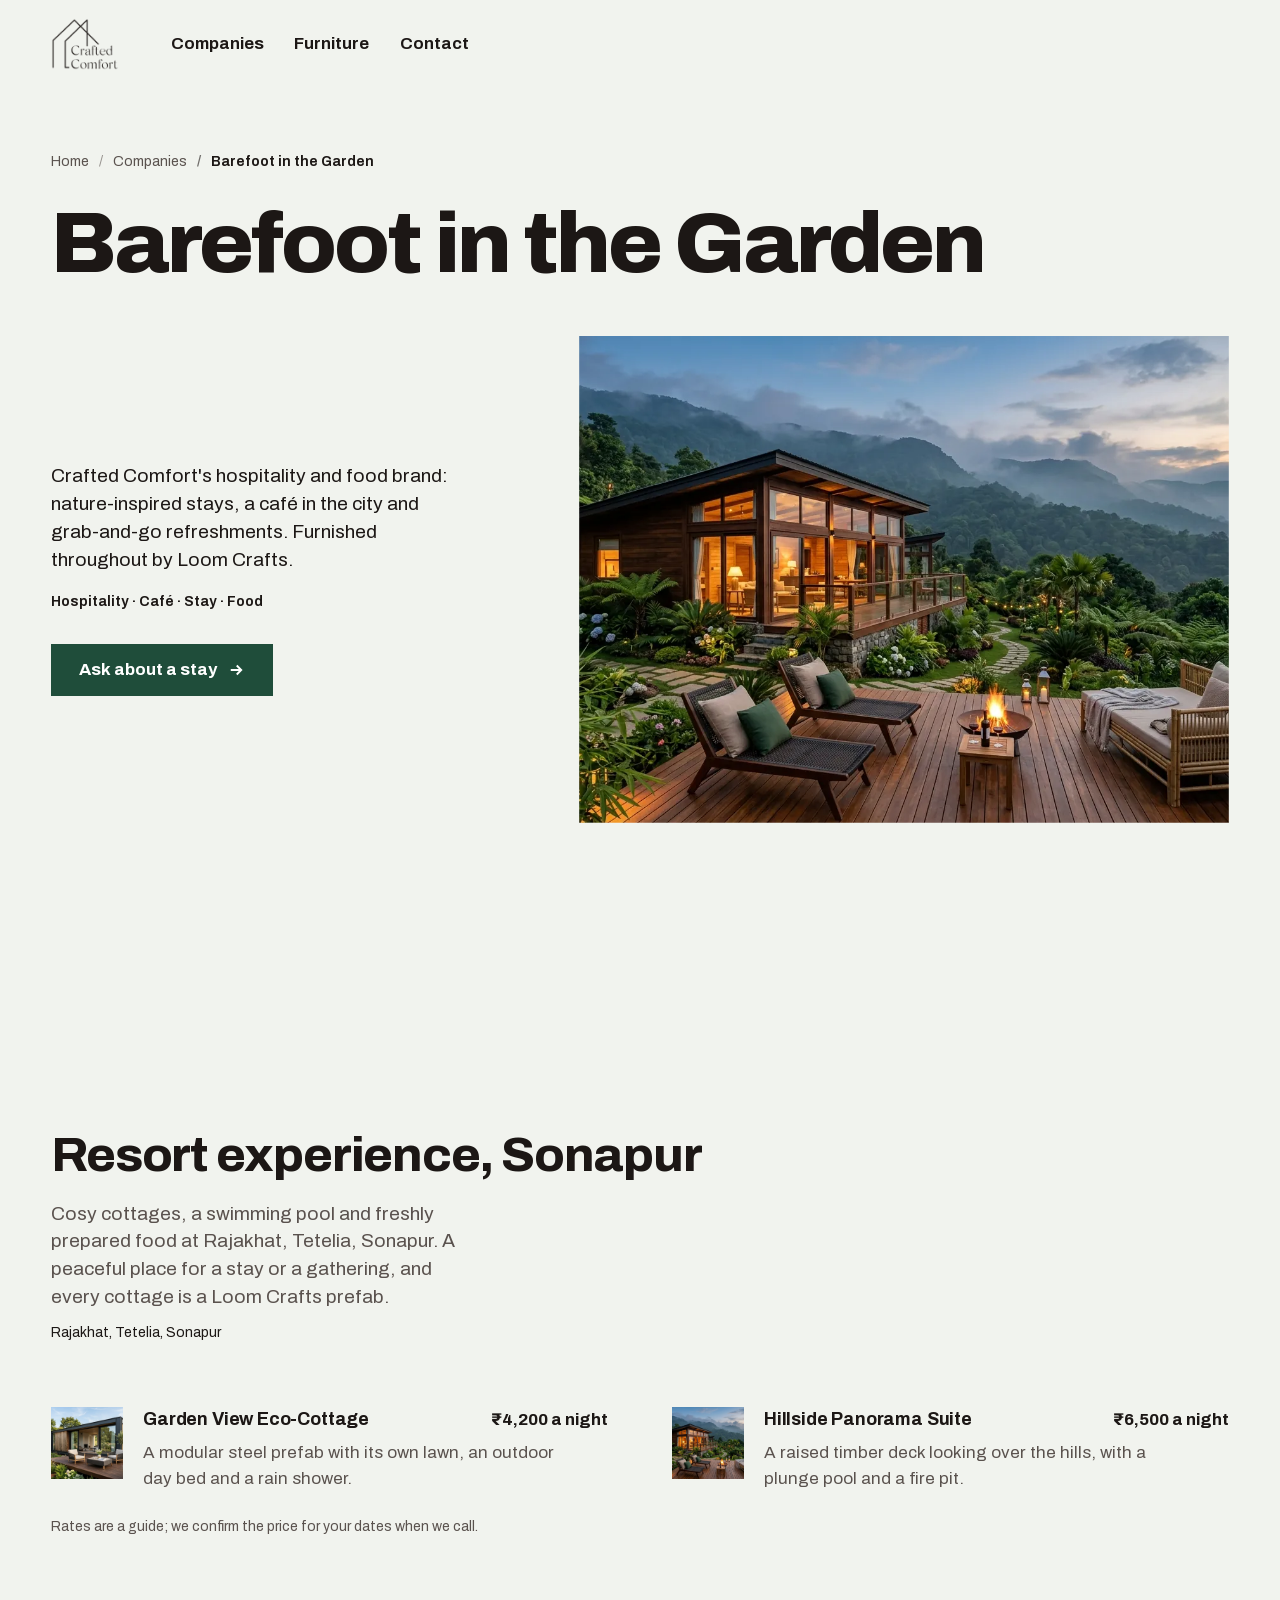
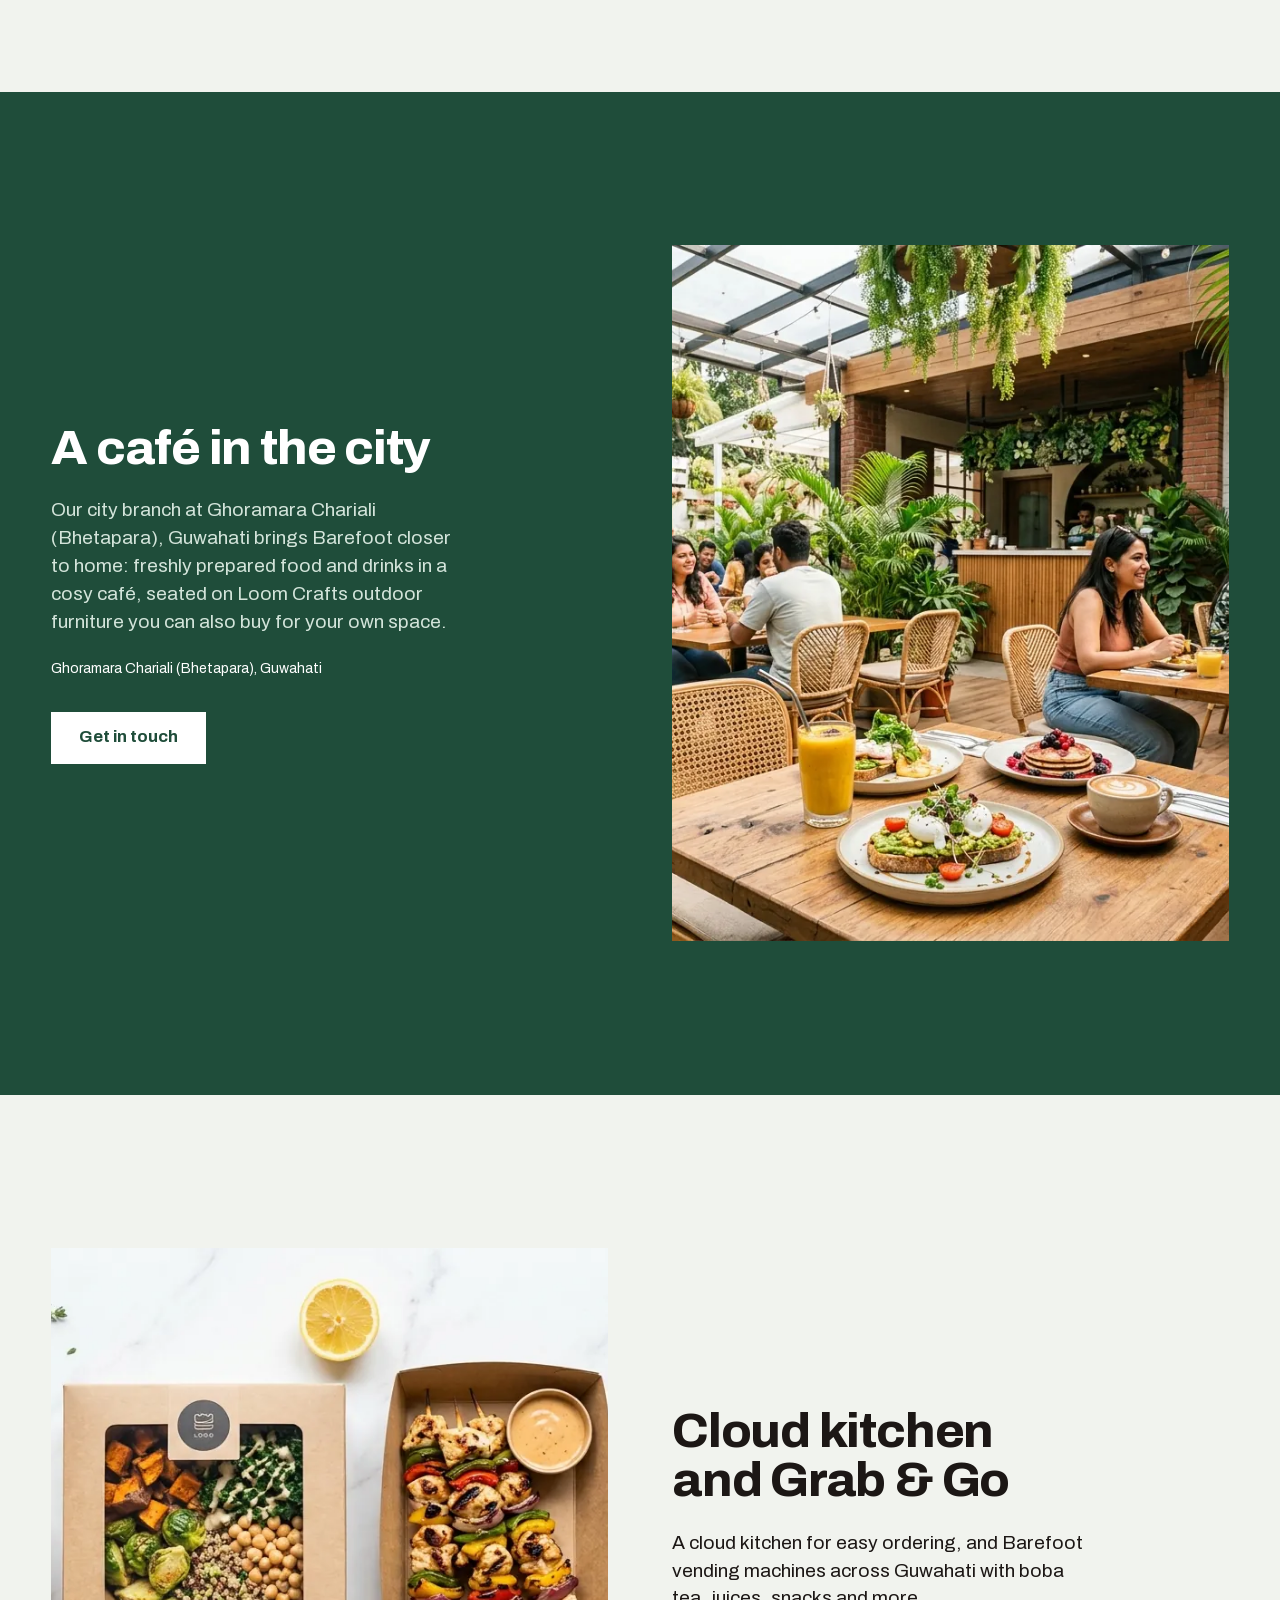
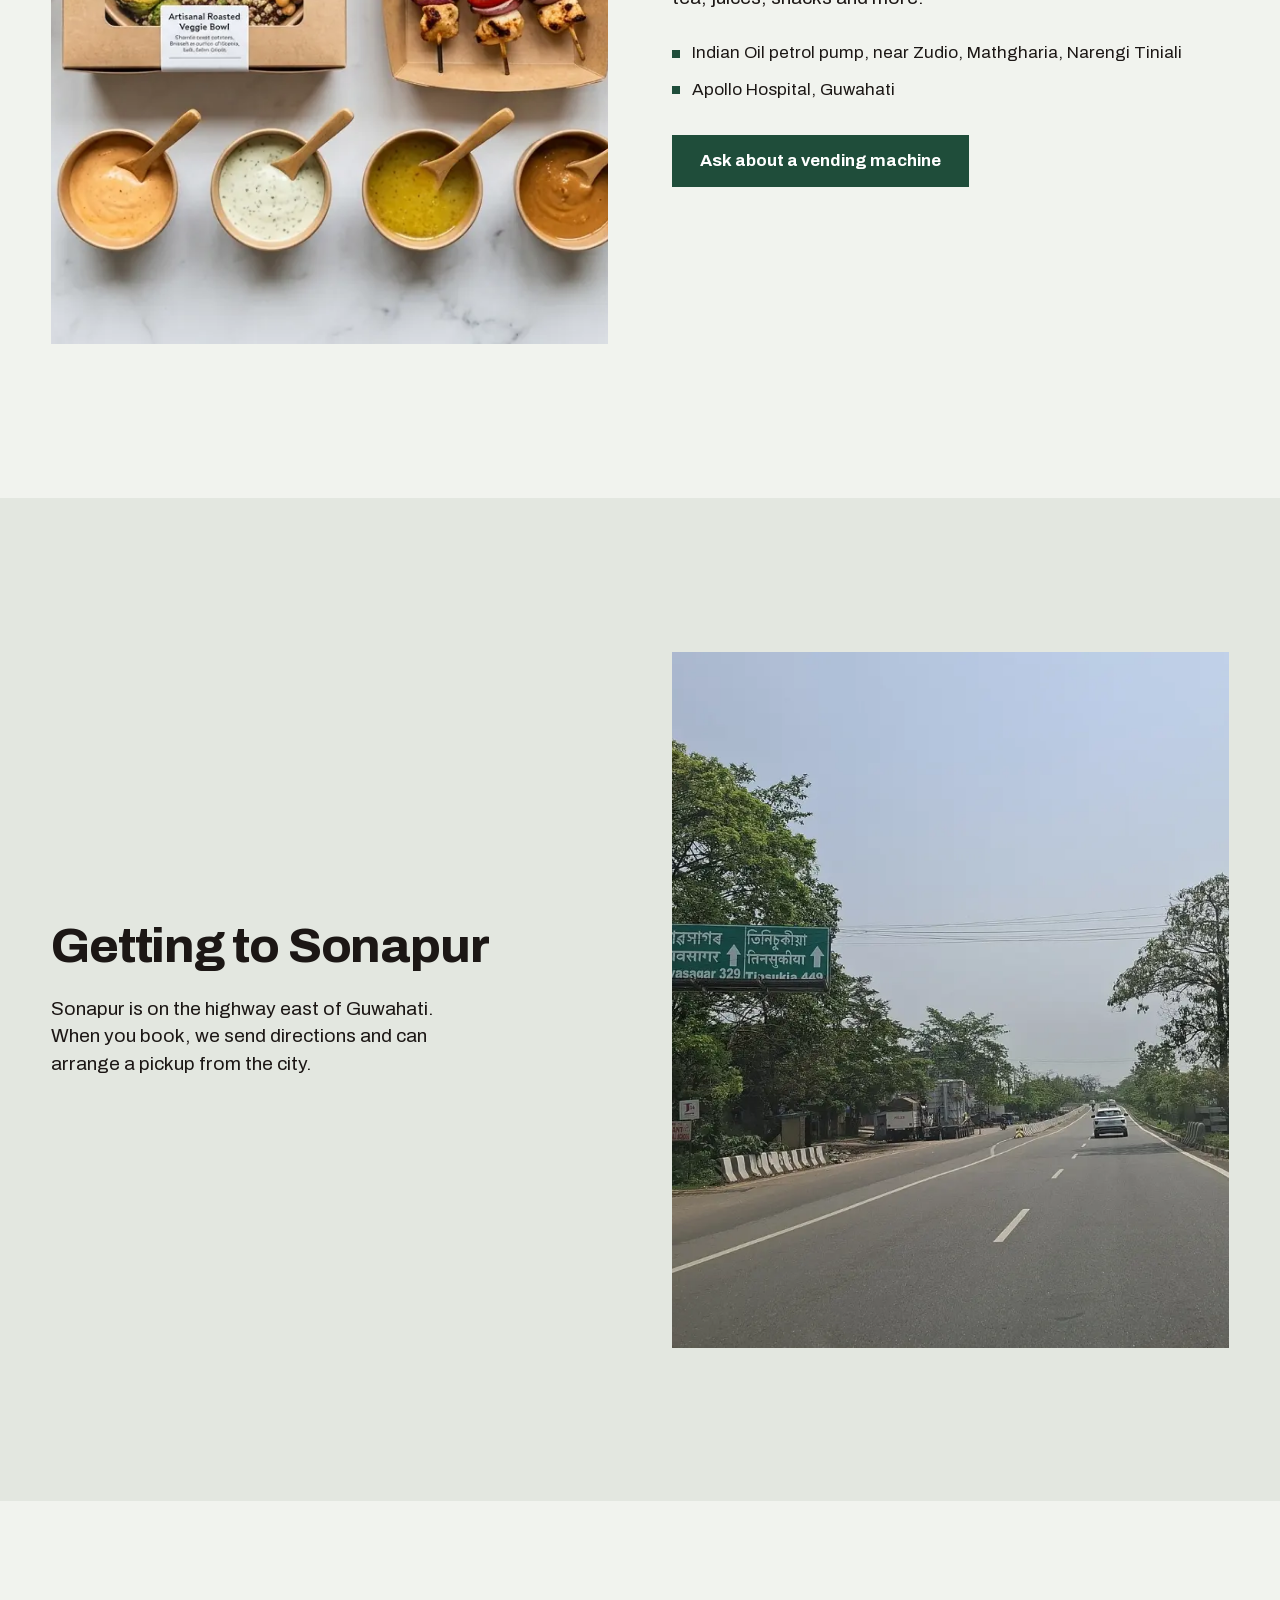
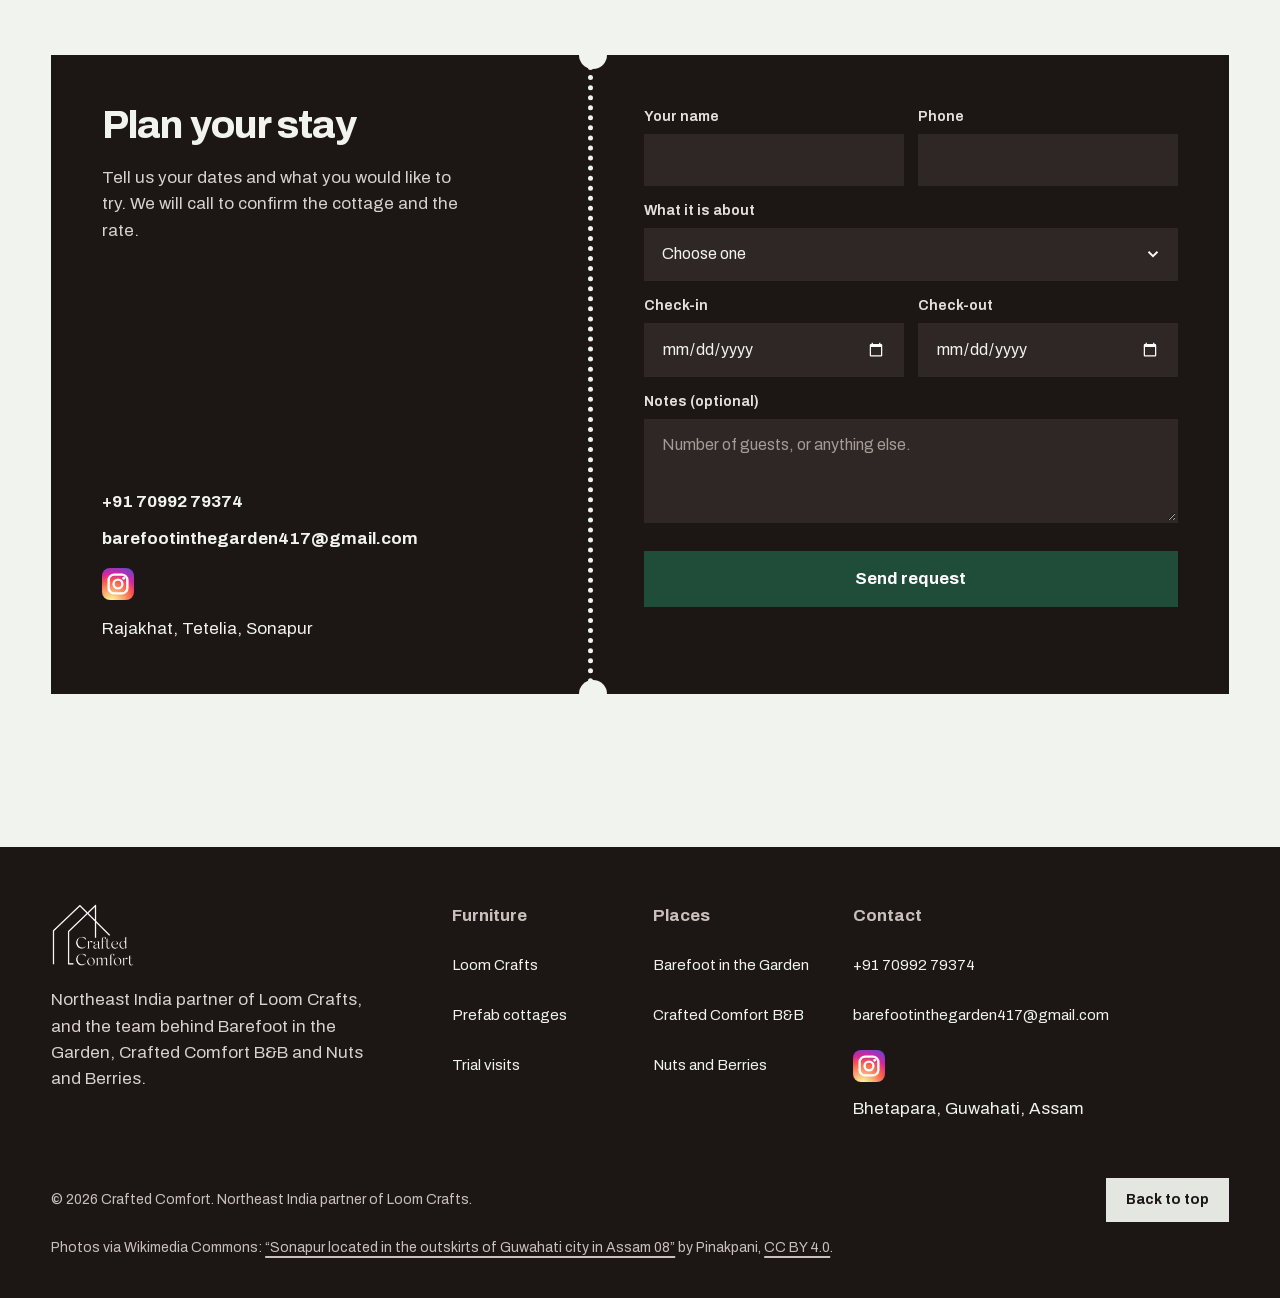
==== commit 5e5c0a93: "Remove Green Fog from the site Client no longer wants Green Fog listed. Drops its page, photos and t" ====
--- a/barefoot.html
+++ b/barefoot.html
@@ -5,14 +5,14 @@
   <meta name="viewport" content="width=device-width, initial-scale=1">
   <title>Barefoot in the Garden, Sonapur | Crafted Comfort</title>
   <meta name="description" content="Crafted Comfort's hospitality and food brand: a resort with cottages and a pool at Sonapur, a café at Ghoramara Chariali (Bhetapara), Guwahati, a cloud kitchen and grab-and-go vending machines.">
-  <meta name="theme-color" content="#1f4d3a">
+  <meta name="theme-color" content="#9a3f1f">
   <meta property="og:title" content="Barefoot in the Garden, Sonapur | Crafted Comfort">
   <meta property="og:description" content="Crafted Comfort's hospitality and food brand: a resort with cottages and a pool at Sonapur, a café at Ghoramara Chariali (Bhetapara), Guwahati, a cloud kitchen and grab-and-go vending machines.">
   <meta property="og:image" content="img/barefoot-resort.webp">
   <link rel="icon" type="image/png" href="img/favicon.png">
   <link rel="preload" href="fonts/archivo-latin.woff2" as="font" type="font/woff2" crossorigin>
-  <link rel="stylesheet" href="css/site.css?v=5">
-  <script src="js/main.js" defer></script>
+  <link rel="stylesheet" href="css/site.css?v=29">
+  <script src="js/main.js?v=23" defer></script>
 </head>
 <body>
   <a class="skip-link" href="#main">Skip to content</a>
@@ -170,7 +170,7 @@
       <div class="footer-body">
         <div class="footer-brand">
           <img src="img/logo-white.png" alt="Crafted Comfort" width="160" height="122" loading="lazy">
-          <p>Northeast India partner of Loom Crafts, and the team behind Barefoot in the Garden, Crafted Comfort B&amp;B, Nuts and Berries and Green Fog.</p>
+          <p>Northeast India partner of Loom Crafts, and the team behind Barefoot in the Garden, Crafted Comfort B&amp;B and Nuts and Berries.</p>
         </div>
         <div class="footer-col">
           <h2>Furniture</h2>
@@ -186,7 +186,6 @@
             <li><a href="barefoot.html">Barefoot in the Garden</a></li>
             <li><a href="bnb.html">Crafted Comfort B&amp;B</a></li>
             <li><a href="nuts-and-berries.html">Nuts and Berries</a></li>
-            <li><a href="green-fog.html">Green Fog</a></li>
           </ul>
         </div>
         <div class="footer-col contact">
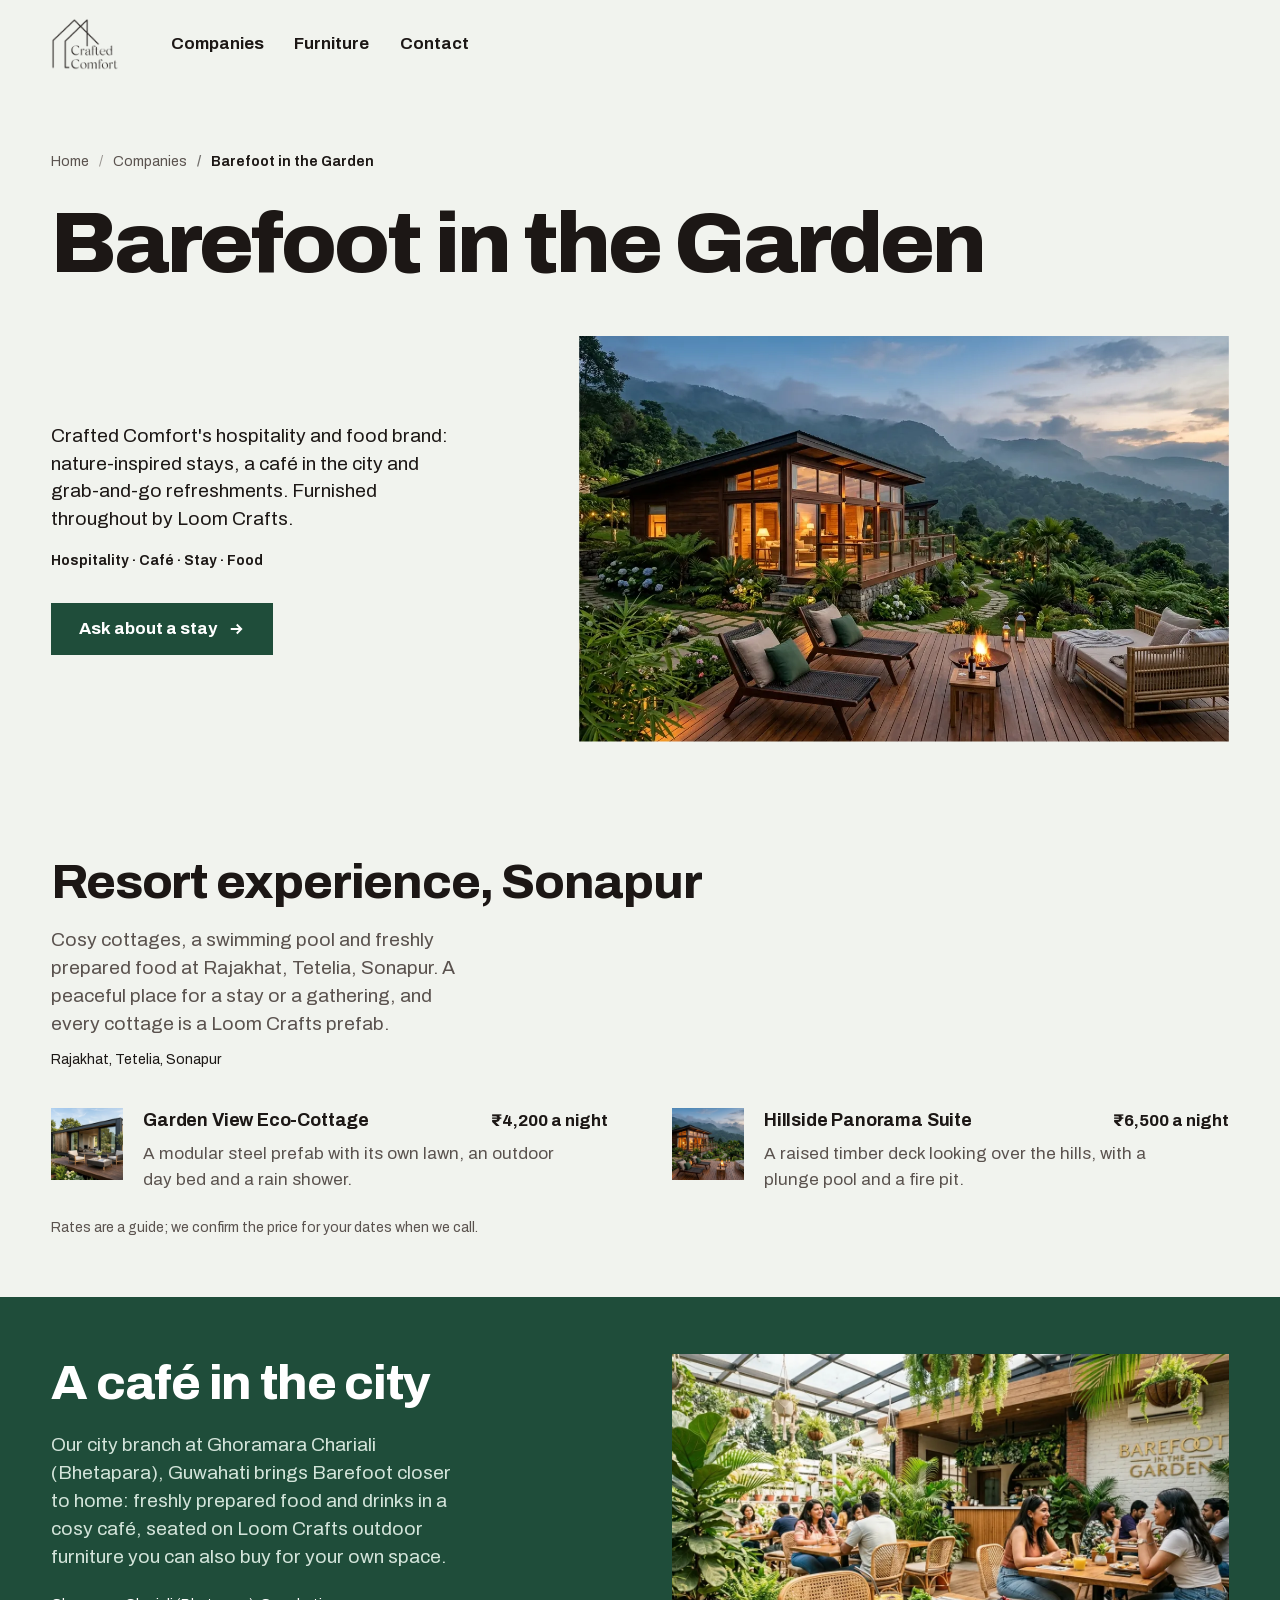
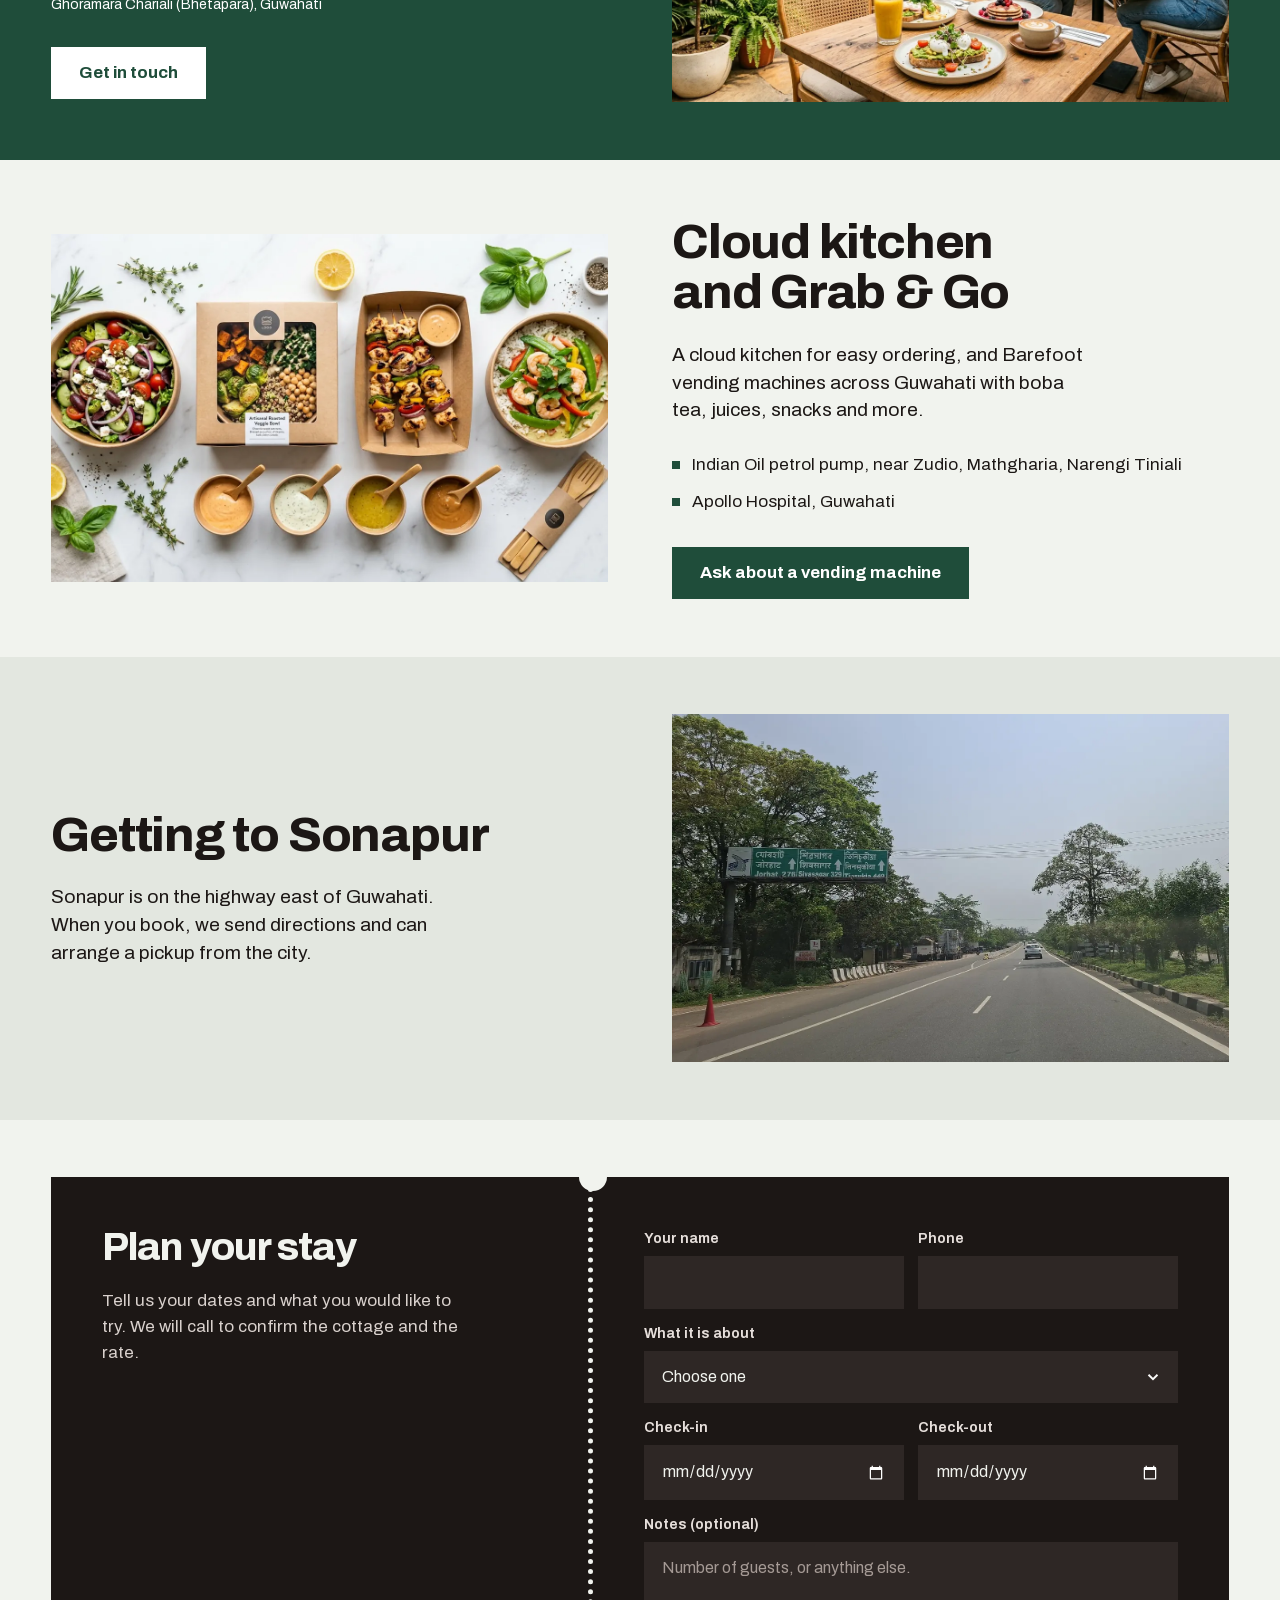
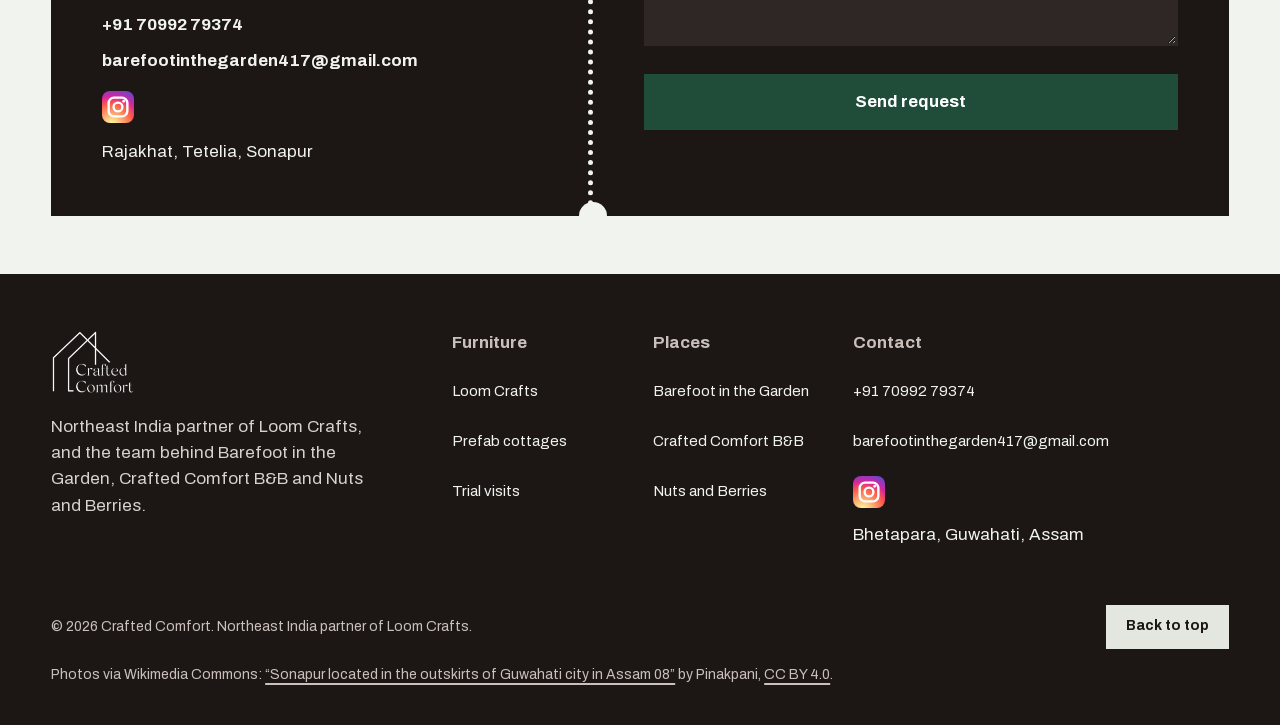
==== commit e8c6f77b: "Company pages: tighter spacing and landscape photos to cut scrolling Section padding on company page" ====
--- a/barefoot.html
+++ b/barefoot.html
@@ -5,14 +5,14 @@
   <meta name="viewport" content="width=device-width, initial-scale=1">
   <title>Barefoot in the Garden, Sonapur | Crafted Comfort</title>
   <meta name="description" content="Crafted Comfort's hospitality and food brand: a resort with cottages and a pool at Sonapur, a café at Ghoramara Chariali (Bhetapara), Guwahati, a cloud kitchen and grab-and-go vending machines.">
-  <meta name="theme-color" content="#9a3f1f">
+  <meta name="theme-color" content="#1f4d3a">
   <meta property="og:title" content="Barefoot in the Garden, Sonapur | Crafted Comfort">
   <meta property="og:description" content="Crafted Comfort's hospitality and food brand: a resort with cottages and a pool at Sonapur, a café at Ghoramara Chariali (Bhetapara), Guwahati, a cloud kitchen and grab-and-go vending machines.">
   <meta property="og:image" content="img/barefoot-resort.webp">
   <link rel="icon" type="image/png" href="img/favicon.png">
   <link rel="preload" href="fonts/archivo-latin.woff2" as="font" type="font/woff2" crossorigin>
-  <link rel="stylesheet" href="css/site.css?v=29">
-  <script src="js/main.js?v=23" defer></script>
+  <link rel="stylesheet" href="css/site.css?v=8">
+  <script src="js/main.js" defer></script>
 </head>
 <body>
   <a class="skip-link" href="#main">Skip to content</a>
--- a/css/site.css
+++ b/css/site.css
@@ -1868,7 +1868,7 @@
 
 .companies {
   display: grid;
-  grid-template-columns: repeat(5, 1fr);
+  grid-template-columns: repeat(4, 1fr);
   gap: 12px;
 }
 
@@ -1944,7 +1944,7 @@
 
 @media (max-width: 960px) {
   .companies {
-    grid-template-columns: repeat(3, 1fr);
+    grid-template-columns: repeat(2, 1fr);
   }
 }
 
@@ -1979,3 +1979,26 @@
 .social svg {
   flex: none;
 }
+
+/* Company pages: tighter rhythm so each page reads in fewer screens.
+   Landscape photos instead of tall portrait crops, less air between sections. */
+main:has(> .page-hero) {
+  --section: clamp(40px, 4.5vw, 64px);
+}
+
+main:has(> .page-hero) .section-head {
+  margin-bottom: clamp(24px, 3vw, 40px);
+}
+
+.page-hero-media .frame,
+.split-media {
+  aspect-ratio: 16 / 10;
+}
+
+main:has(> .page-hero) .wide-figure {
+  margin-bottom: clamp(32px, 4vw, 56px);
+}
+
+main:has(> .page-hero) .panel {
+  min-height: 0;
+}
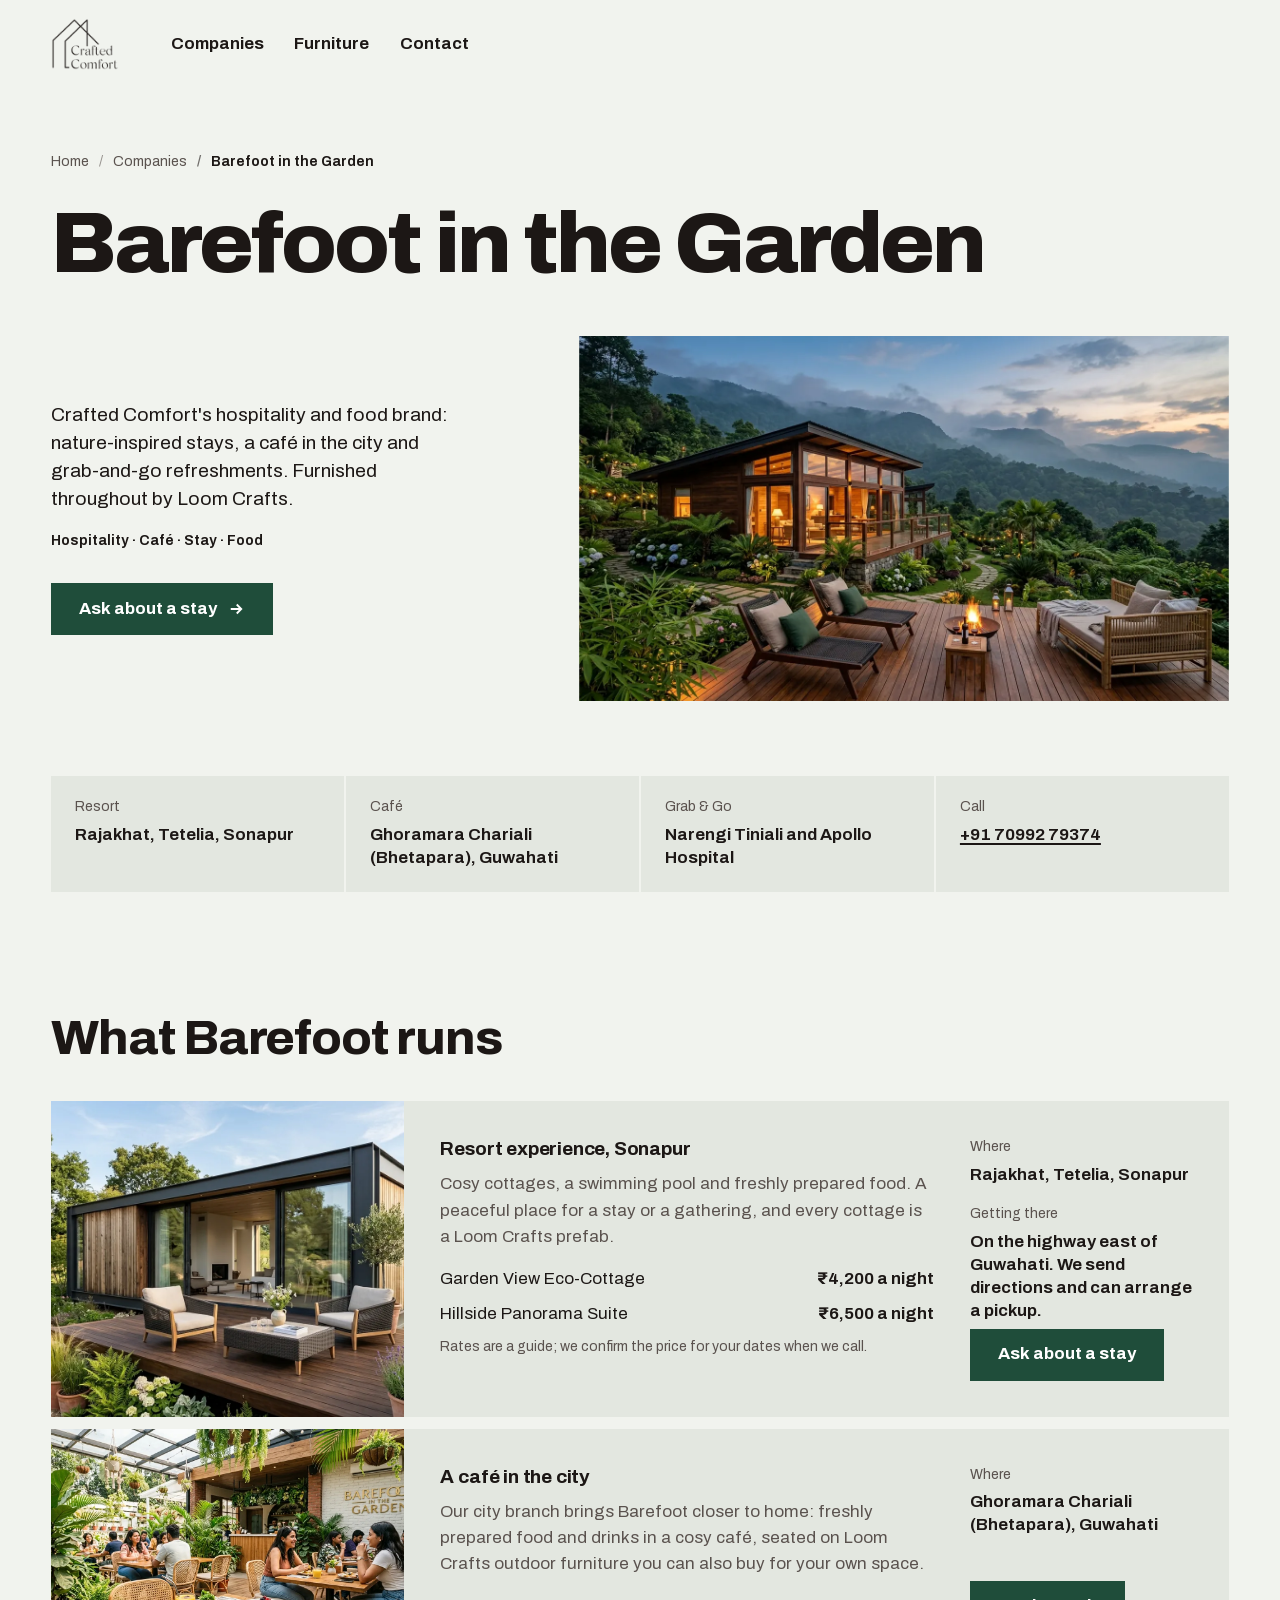
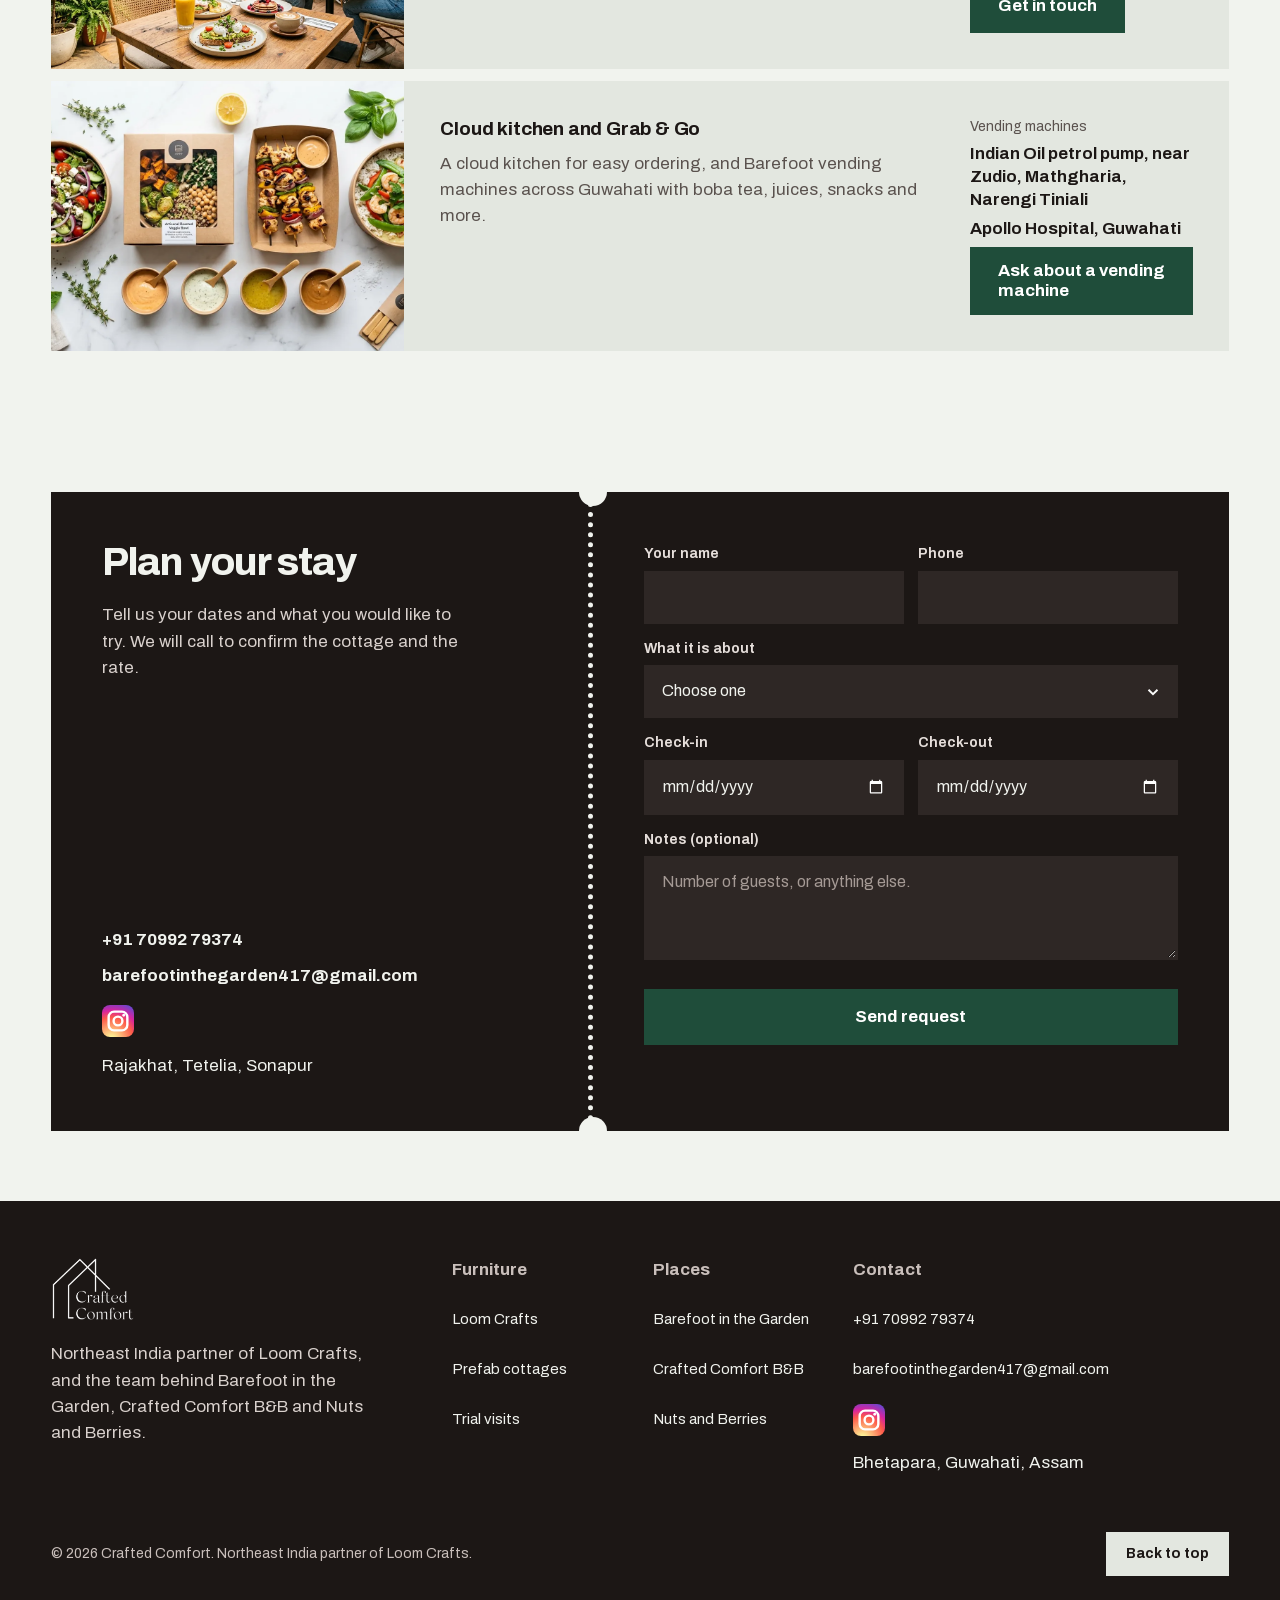
==== commit 61c124ac: "Company pages: profile layout in place of the photo gallery Each company page now opens with a strip" ====
--- a/barefoot.html
+++ b/barefoot.html
@@ -11,7 +11,7 @@
   <meta property="og:image" content="img/barefoot-resort.webp">
   <link rel="icon" type="image/png" href="img/favicon.png">
   <link rel="preload" href="fonts/archivo-latin.woff2" as="font" type="font/woff2" crossorigin>
-  <link rel="stylesheet" href="css/site.css?v=8">
+  <link rel="stylesheet" href="css/site.css?v=13">
   <script src="js/main.js" defer></script>
 </head>
 <body>
@@ -50,68 +50,64 @@
       <div class="page-hero-media">
         <div class="frame"><div class="shutter"><img src="img/barefoot-resort.webp" alt="A prefab cottage with a lit deck in the hills at Sonapur" width="1376" height="768" fetchpriority="high"></div></div>
       </div>
+      <dl class="keyfacts">
+        <div><dt>Resort</dt><dd>Rajakhat, Tetelia, Sonapur</dd></div>
+        <div><dt>Café</dt><dd>Ghoramara Chariali (Bhetapara), Guwahati</dd></div>
+        <div><dt>Grab &amp; Go</dt><dd>Narengi Tiniali and Apollo Hospital</dd></div>
+        <div><dt>Call</dt><dd><a href="tel:+917099279374">+91 70992 79374</a></dd></div>
+      </dl>
     </div>
 
-    <section id="stay" class="section wrap" aria-labelledby="stay-title">
+    <section class="section wrap" aria-labelledby="runs-title">
       <div class="section-head reveal">
-        <h2 class="heading" id="stay-title">Resort experience, Sonapur</h2>
-        <p class="lead muted">Cosy cottages, a swimming pool and freshly prepared food at Rajakhat, Tetelia, Sonapur. A peaceful place for a stay or a gathering, and every cottage is a Loom Crafts prefab.</p>
-        <p class="meta small" style="margin-top:12px">Rajakhat, Tetelia, Sonapur</p>
-      </div>
-      <ul class="menu">
-          <li class="menu-item reveal">
-            <img class="thumb" src="img/prefab-cottages.webp" alt="" width="72" height="72" loading="lazy" decoding="async">
-            <div>
-              <div class="menu-line"><h3 class="name">Garden View Eco-Cottage</h3><span class="price">₹4,200 a night</span></div>
-              <p class="muted">A modular steel prefab with its own lawn, an outdoor day bed and a rain shower.</p>
-            </div>
-          </li>
-          <li class="menu-item reveal" style="--i:1">
-            <img class="thumb" src="img/barefoot-resort.webp" alt="" width="72" height="72" loading="lazy" decoding="async">
-            <div>
-              <div class="menu-line"><h3 class="name">Hillside Panorama Suite</h3><span class="price">₹6,500 a night</span></div>
-              <p class="muted">A raised timber deck looking over the hills, with a plunge pool and a fire pit.</p>
-            </div>
-          </li>
+        <h2 class="heading" id="runs-title">What Barefoot runs</h2>
+      </div>
+      <ul class="offers">
+        <li class="offer reveal" id="stay">
+          <div class="offer-media"><img src="img/prefab-cottages.webp" alt="A Loom Crafts prefab cottage with a timber deck at Sonapur" width="1376" height="768" loading="lazy" decoding="async"></div>
+          <div class="offer-body">
+            <h3 class="name">Resort experience, Sonapur</h3>
+            <p>Cosy cottages, a swimming pool and freshly prepared food. A peaceful place for a stay or a gathering, and every cottage is a Loom Crafts prefab.</p>
+            <ul class="offer-list">
+              <li><span>Garden View Eco-Cottage</span><span>₹4,200 a night</span></li>
+              <li><span>Hillside Panorama Suite</span><span>₹6,500 a night</span></li>
+            </ul>
+            <p class="small">Rates are a guide; we confirm the price for your dates when we call.</p>
+          </div>
+          <div class="offer-side">
+            <p class="small">Where</p>
+            <p>Rajakhat, Tetelia, Sonapur</p>
+            <p class="small">Getting there</p>
+            <p>On the highway east of Guwahati. We send directions and can arrange a pickup.</p>
+            <a class="btn" href="#contact">Ask about a stay</a>
+          </div>
+        </li>
+        <li class="offer reveal" id="dining">
+          <div class="offer-media"><img src="img/barefoot-dining.webp" alt="Café tables and woven chairs at Barefoot in the Garden" width="1376" height="768" loading="lazy" decoding="async"></div>
+          <div class="offer-body">
+            <h3 class="name">A café in the city</h3>
+            <p>Our city branch brings Barefoot closer to home: freshly prepared food and drinks in a cosy café, seated on Loom Crafts outdoor furniture you can also buy for your own space.</p>
+          </div>
+          <div class="offer-side">
+            <p class="small">Where</p>
+            <p>Ghoramara Chariali (Bhetapara), Guwahati</p>
+            <a class="btn" href="#contact">Get in touch</a>
+          </div>
+        </li>
+        <li class="offer reveal" id="kitchen">
+          <div class="offer-media"><img src="img/cloud-kitchen.webp" alt="Fresh meals packed in a kitchen beside a vending machine" width="1376" height="768" loading="lazy" decoding="async"></div>
+          <div class="offer-body">
+            <h3 class="name">Cloud kitchen and Grab &amp; Go</h3>
+            <p>A cloud kitchen for easy ordering, and Barefoot vending machines across Guwahati with boba tea, juices, snacks and more.</p>
+          </div>
+          <div class="offer-side">
+            <p class="small">Vending machines</p>
+            <p>Indian Oil petrol pump, near Zudio, Mathgharia, Narengi Tiniali</p>
+            <p>Apollo Hospital, Guwahati</p>
+            <a class="btn" href="#contact">Ask about a vending machine</a>
+          </div>
+        </li>
       </ul>
-      <p class="sample-note">Rates are a guide; we confirm the price for your dates when we call.</p>
-    </section>
-
-    <section id="dining" class="section wrap field-accent on-accent" aria-labelledby="dining-title">
-      <div class="split">
-        <div class="reveal">
-          <h2 class="heading" id="dining-title">A café in the city</h2>
-          <p class="lead">Our city branch at Ghoramara Chariali (Bhetapara), Guwahati brings Barefoot closer to home: freshly prepared food and drinks in a cosy café, seated on Loom Crafts outdoor furniture you can also buy for your own space.</p>
-          <p class="meta small" style="margin-top:24px">Ghoramara Chariali (Bhetapara), Guwahati</p>
-          <a class="btn btn-white" href="#contact">Get in touch</a>
-        </div>
-        <div class="split-media reveal" style="--i:1"><img src="img/barefoot-dining.webp" alt="Café tables and woven chairs at Barefoot in the Garden" width="1376" height="768" loading="lazy" decoding="async"></div>
-      </div>
-    </section>
-
-    <section id="kitchen" class="section wrap" aria-labelledby="kitchen-title">
-      <div class="split">
-        <div class="split-media reveal"><img src="img/cloud-kitchen.webp" alt="Fresh meals packed in a kitchen beside a vending machine" width="1376" height="768" loading="lazy" decoding="async"></div>
-        <div class="reveal" style="--i:1">
-          <h2 class="heading" id="kitchen-title">Cloud kitchen and Grab &amp; Go</h2>
-          <p class="lead">A cloud kitchen for easy ordering, and Barefoot vending machines across Guwahati with boba tea, juices, snacks and more.</p>
-          <ul class="plate-facts">
-            <li><span class="dot" aria-hidden="true"></span>Indian Oil petrol pump, near Zudio, Mathgharia, Narengi Tiniali</li>
-            <li><span class="dot" aria-hidden="true"></span>Apollo Hospital, Guwahati</li>
-          </ul>
-          <a class="btn" href="#contact">Ask about a vending machine</a>
-        </div>
-      </div>
-    </section>
-
-    <section class="section wrap field-tone" aria-labelledby="road-title">
-      <div class="split">
-        <div class="reveal">
-          <h2 class="heading" id="road-title">Getting to Sonapur</h2>
-          <p class="lead">Sonapur is on the highway east of Guwahati. When you book, we send directions and can arrange a pickup from the city.</p>
-        </div>
-        <div class="split-media reveal" style="--i:1"><img src="img/sonapur-located-in-the-outskirts-of-guwahati.webp" alt="The tree-lined highway from Guwahati towards Sonapur" width="1400" height="906" loading="lazy" decoding="async"></div>
-      </div>
     </section>
 
     <section id="contact" class="section wrap" aria-labelledby="contact-title">
@@ -200,7 +196,7 @@
       </div>
       <div class="footer-base small">
         <p>&copy; <span data-year>2026</span> Crafted Comfort. Northeast India partner of Loom Crafts.</p>
-        <p class="credits">Photos via Wikimedia Commons: <a href="https://commons.wikimedia.org/w/index.php?curid=189610737">“Sonapur located in the outskirts of Guwahati city in Assam 08”</a> by Pinakpani, <a href="https://creativecommons.org/licenses/by/4.0/">CC BY 4.0</a>.</p>
+
         <a class="btn btn-tone" href="#main">Back to top</a>
       </div>
     </div>
--- a/css/site.css
+++ b/css/site.css
@@ -1980,25 +1980,264 @@
   flex: none;
 }
 
-/* Company pages: tighter rhythm so each page reads in fewer screens.
-   Landscape photos instead of tall portrait crops, less air between sections. */
+/* --------------------------------------------------------------------------
+   Company pages: a profile, not a photo gallery.
+   Hero, then a strip of key facts, then one row per thing the company runs.
+   -------------------------------------------------------------------------- */
 main:has(> .page-hero) {
-  --section: clamp(40px, 4.5vw, 64px);
+  --section: clamp(48px, 5.5vw, 88px);
 }
 
 main:has(> .page-hero) .section-head {
   margin-bottom: clamp(24px, 3vw, 40px);
 }
 
-.page-hero-media .frame,
-.split-media {
-  aspect-ratio: 16 / 10;
-}
-
-main:has(> .page-hero) .wide-figure {
-  margin-bottom: clamp(32px, 4vw, 56px);
-}
-
-main:has(> .page-hero) .panel {
-  min-height: 0;
-}
+.page-hero {
+  padding-bottom: clamp(32px, 4vw, 56px);
+}
+
+.page-hero-media .frame {
+  aspect-ratio: 16 / 9;
+}
+
+/* Key facts: four checkable answers under the hero. */
+.keyfacts {
+  grid-column: 1 / -1;
+  display: grid;
+  grid-template-columns: repeat(4, minmax(0, 1fr));
+  gap: 2px;
+  margin-top: clamp(8px, 2vw, 24px);
+}
+
+.keyfacts > div {
+  background: var(--tone);
+  padding: 20px 24px 22px;
+}
+
+.keyfacts dt {
+  font-size: var(--t-small);
+  color: var(--muted);
+}
+
+.keyfacts dd {
+  margin: 6px 0 0;
+  font-weight: 650;
+  line-height: 1.35;
+}
+
+.keyfacts a {
+  color: inherit;
+  text-underline-offset: 3px;
+}
+
+/* Offer rows: photo, what it is, where and what to do next. */
+.offers {
+  display: grid;
+  gap: 12px;
+}
+
+.offer {
+  display: grid;
+  grid-template-columns: minmax(220px, 30%) minmax(0, 1fr) minmax(200px, 22%);
+  background: var(--tone);
+  scroll-margin-top: 24px;
+}
+
+.offer-media {
+  position: relative;
+  overflow: hidden;
+  min-height: 240px;
+}
+
+.offer-media img {
+  position: absolute;
+  inset: 0;
+  width: 100%;
+  height: 100%;
+  object-fit: cover;
+}
+
+.offer-body {
+  padding: clamp(24px, 3vw, 36px);
+  max-width: 62ch;
+}
+
+.offer-body > p {
+  margin-top: 10px;
+  color: var(--muted);
+}
+
+.offer-list {
+  margin-top: 16px;
+  display: grid;
+  gap: 8px;
+}
+
+.offer-list li {
+  display: flex;
+  justify-content: space-between;
+  gap: 16px;
+}
+
+.offer-list li > span:last-child {
+  flex: none;
+  font-weight: 650;
+  font-variant-numeric: tabular-nums;
+}
+
+.offer-side {
+  padding: clamp(24px, 3vw, 36px) clamp(24px, 3vw, 36px) clamp(24px, 3vw, 36px) 0;
+  display: flex;
+  flex-direction: column;
+  align-items: flex-start;
+  gap: 6px;
+}
+
+.offer-side .small {
+  color: var(--muted);
+}
+
+.offer-side p:not(.small) {
+  font-weight: 650;
+  line-height: 1.35;
+}
+
+.offer-side .btn {
+  margin-top: auto;
+}
+
+.offer-side p + .small {
+  margin-top: 12px;
+}
+
+/* Text-only split: heading on the left, copy on the right. */
+.intro-split {
+  display: grid;
+  grid-template-columns: 5fr 7fr;
+  gap: clamp(24px, 5vw, 80px);
+  align-items: start;
+}
+
+.intro-split .heading + .lead {
+  margin-top: 16px;
+}
+
+.intro-split .lead + .btn {
+  margin-top: 28px;
+}
+
+.intro-split > .plate-facts {
+  margin-top: 0;
+}
+
+/* Menus and materials read as compact columns on company pages. */
+main:has(> .page-hero) .menu-groups {
+  display: grid;
+  grid-template-columns: repeat(3, minmax(0, 1fr));
+  gap: clamp(24px, 3vw, 48px);
+}
+
+main:has(> .page-hero) .menu-groups .menu {
+  grid-template-columns: 1fr;
+  row-gap: 24px;
+}
+
+main:has(> .page-hero) .menu-group + .menu-group {
+  margin-top: 0;
+}
+
+main:has(> .page-hero) .menu-group-head {
+  margin-bottom: 20px;
+}
+
+main:has(> .page-hero) .menu-group-head .heading {
+  font-size: var(--t-lead);
+  font-weight: 700;
+  letter-spacing: -0.01em;
+}
+
+.menu.menu-4 {
+  grid-template-columns: repeat(4, minmax(0, 1fr));
+  column-gap: clamp(24px, 3vw, 40px);
+}
+
+main:has(> .page-hero) .facts {
+  grid-template-columns: repeat(4, minmax(0, 1fr));
+  gap: 28px 40px;
+}
+
+@media (max-width: 1080px) {
+  .keyfacts {
+    grid-template-columns: repeat(2, minmax(0, 1fr));
+  }
+
+  .offer {
+    grid-template-columns: minmax(200px, 34%) minmax(0, 1fr);
+  }
+
+  .offer-media {
+    grid-row: span 2;
+  }
+
+  .offer-side {
+    grid-column: 2;
+    padding: 0 clamp(24px, 3vw, 36px) clamp(24px, 3vw, 36px);
+  }
+
+  main:has(> .page-hero) .facts,
+  .menu.menu-4 {
+    grid-template-columns: repeat(2, minmax(0, 1fr));
+  }
+}
+
+@media (max-width: 860px) {
+  .intro-split,
+  main:has(> .page-hero) .menu-groups {
+    grid-template-columns: 1fr;
+  }
+}
+
+@media (max-width: 640px) {
+  .keyfacts > div {
+    padding: 16px;
+  }
+
+  .offer {
+    grid-template-columns: 1fr;
+  }
+
+  .offer-media {
+    grid-row: auto;
+    min-height: 0;
+    aspect-ratio: 16 / 10;
+  }
+
+  .offer-side {
+    grid-column: auto;
+    padding: 0 24px 24px;
+  }
+
+  .offer-side .btn {
+    margin-top: 16px;
+  }
+
+  main:has(> .page-hero) .facts,
+  .menu.menu-4 {
+    grid-template-columns: 1fr;
+  }
+}
+
+@media (max-width: 420px) {
+  .keyfacts {
+    grid-template-columns: 1fr;
+  }
+}
+
+/* Long email addresses wrap instead of pushing the ticket wider than a phone. */
+.coupon > * {
+  min-width: 0;
+}
+
+.contact-lines a {
+  overflow-wrap: anywhere;
+}
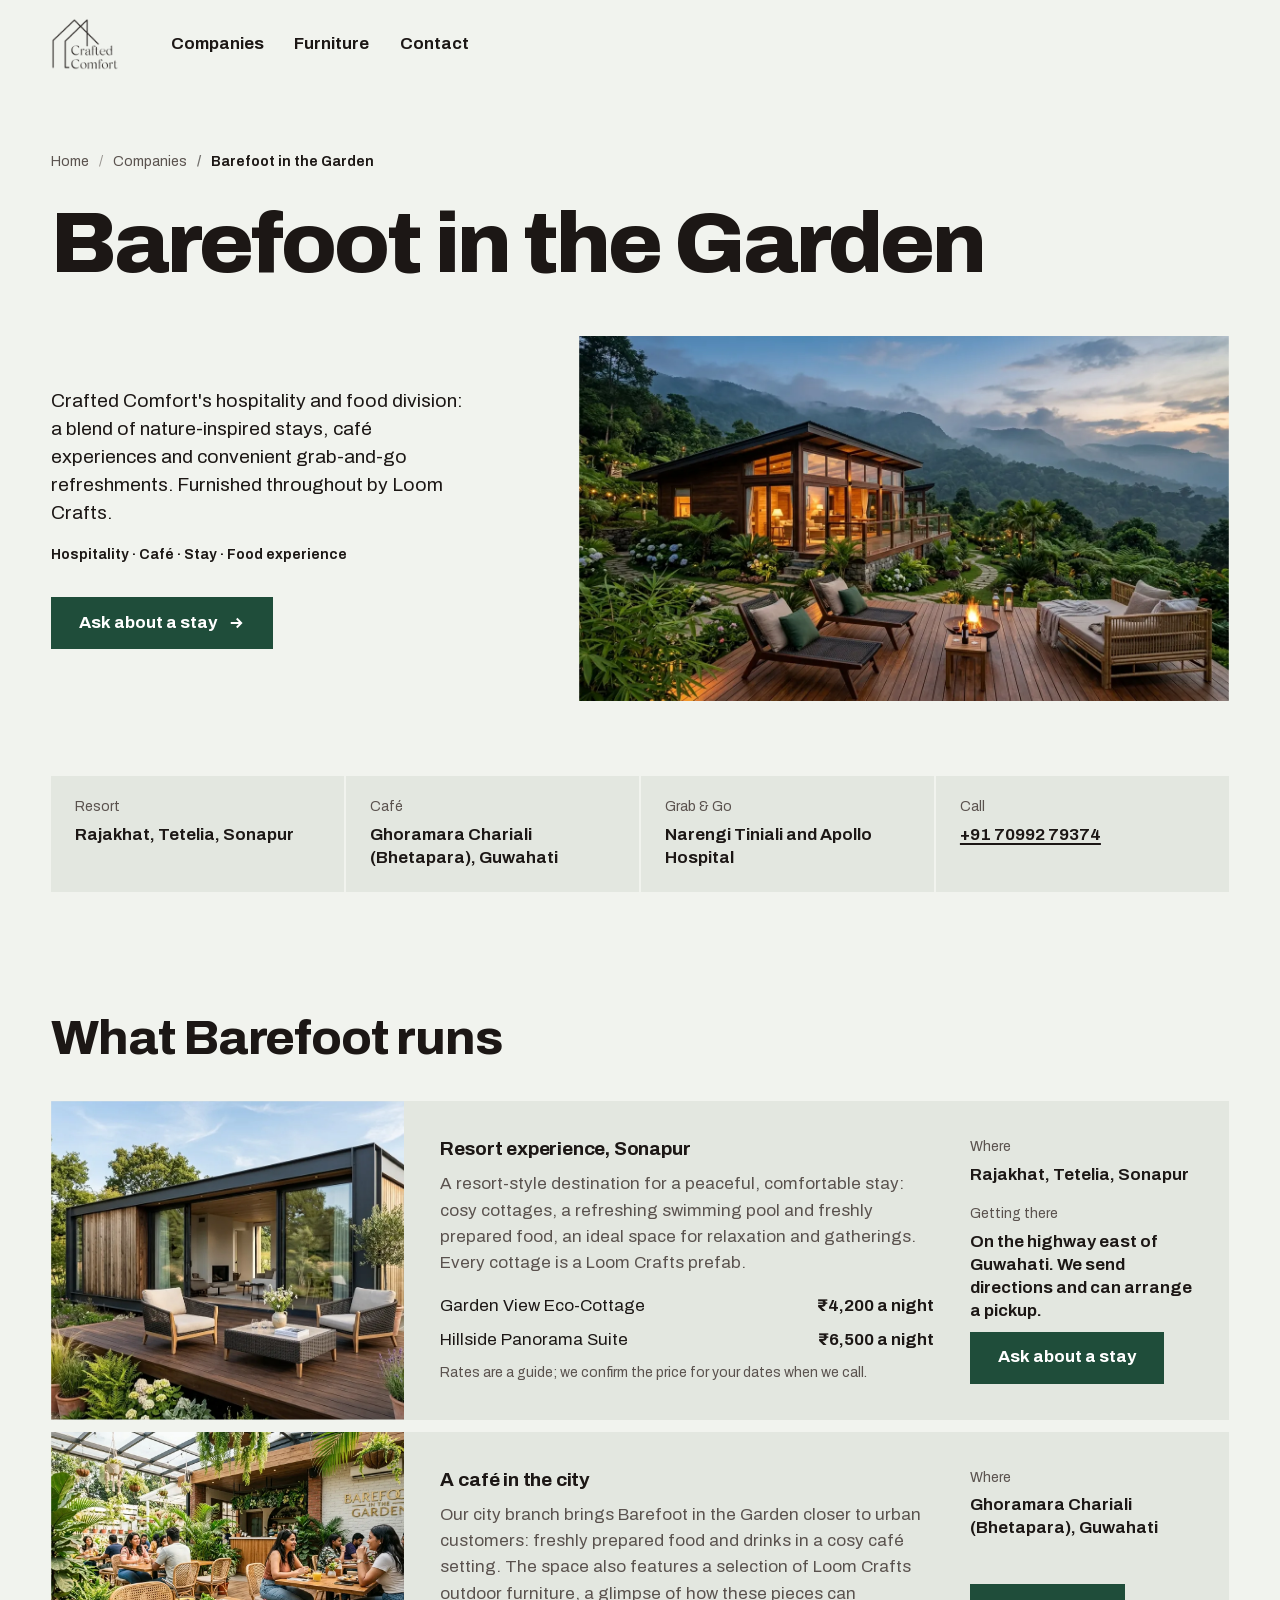
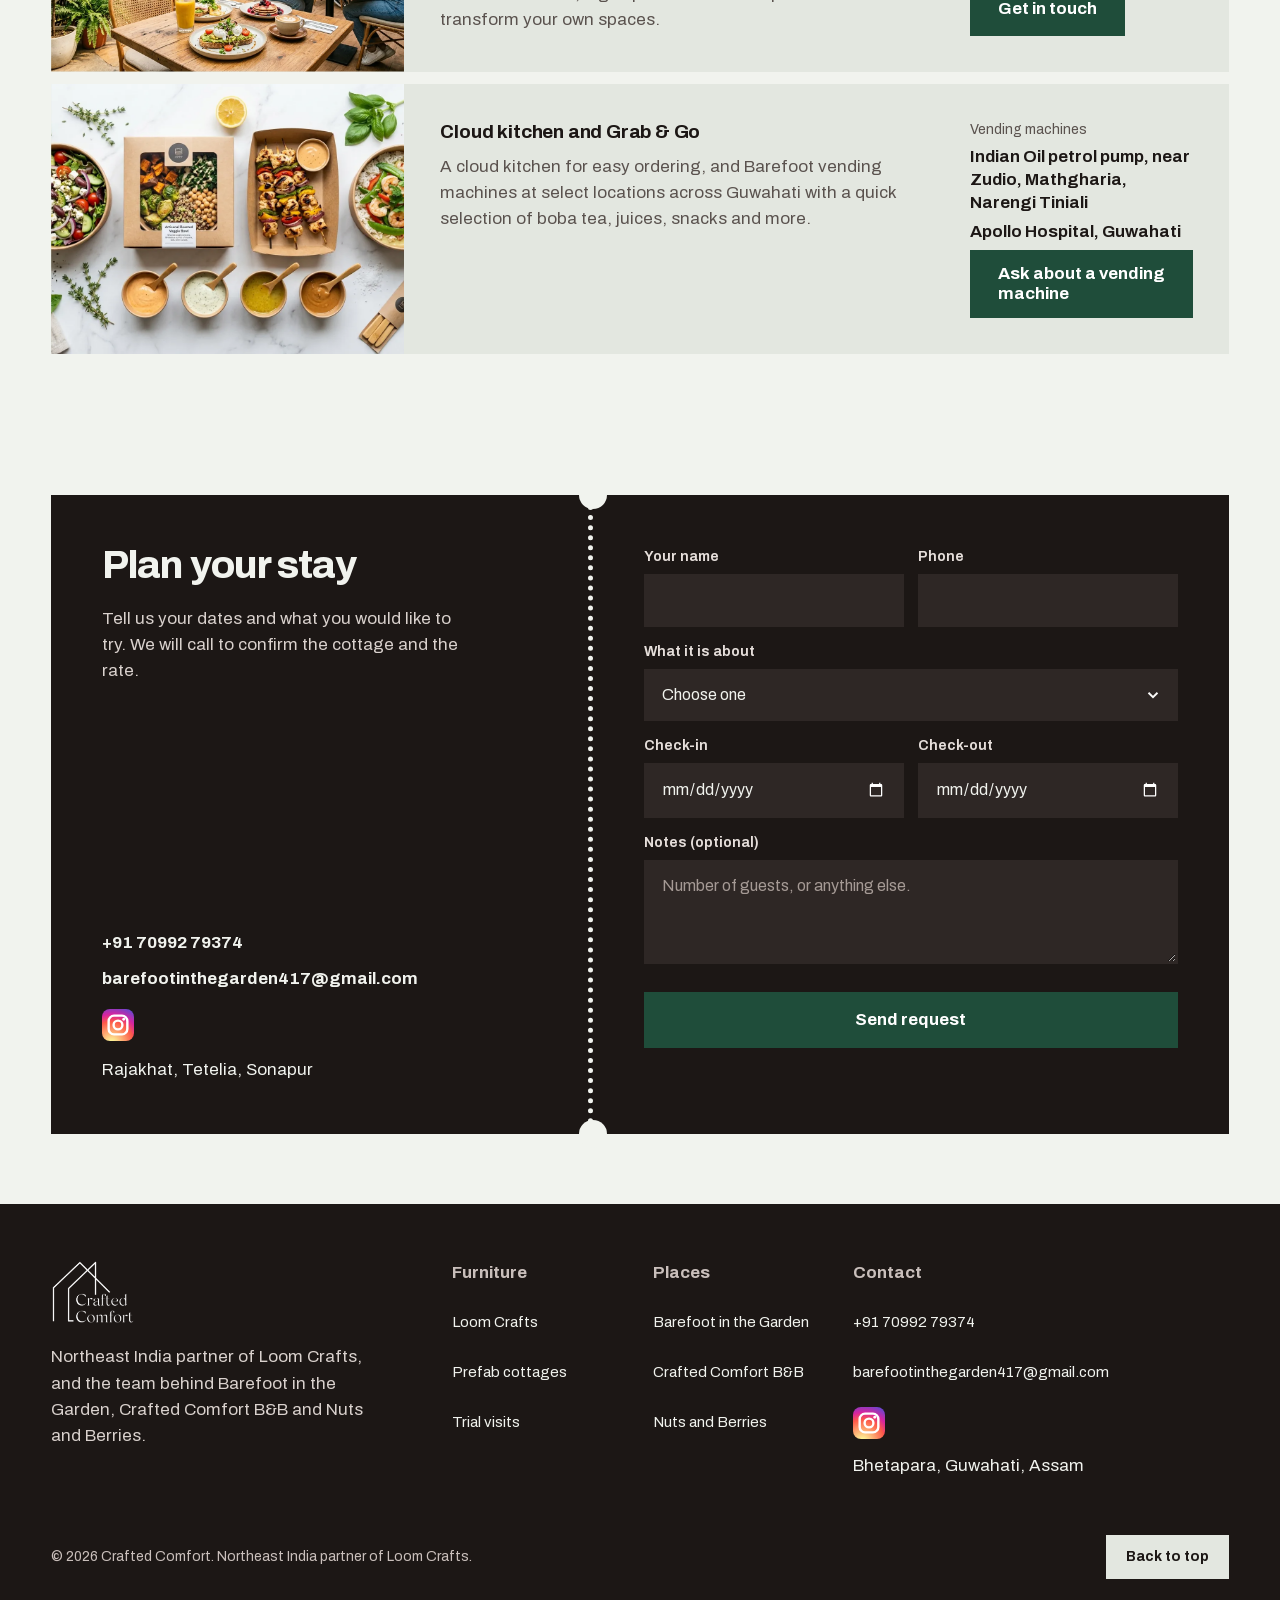
==== commit 00376598: "Brochure wording, and motion on the company pages Text from the client brochure: founding line and '" ====
--- a/barefoot.html
+++ b/barefoot.html
@@ -11,8 +11,8 @@
   <meta property="og:image" content="img/barefoot-resort.webp">
   <link rel="icon" type="image/png" href="img/favicon.png">
   <link rel="preload" href="fonts/archivo-latin.woff2" as="font" type="font/woff2" crossorigin>
-  <link rel="stylesheet" href="css/site.css?v=13">
-  <script src="js/main.js" defer></script>
+  <link rel="stylesheet" href="css/site.css?v=14">
+  <script src="js/main.js?v=2" defer></script>
 </head>
 <body>
   <a class="skip-link" href="#main">Skip to content</a>
@@ -32,17 +32,17 @@
 
   <main id="main">
     <div class="page-hero wrap">
-      <nav class="crumbs" aria-label="Breadcrumb">
+      <nav class="crumbs rise" aria-label="Breadcrumb">
         <ol>
           <li><a href="index.html">Home</a></li>
           <li><a href="index.html#companies">Companies</a></li>
           <li aria-current="page">Barefoot in the Garden</li>
         </ol>
       </nav>
-      <h1 class="display">Barefoot in the Garden</h1>
-      <div class="page-hero-copy">
-        <p class="lead">Crafted Comfort's hospitality and food brand: nature-inspired stays, a café in the city and grab-and-go refreshments. Furnished throughout by Loom Crafts.</p>
-        <p class="meta small">Hospitality · Café · Stay · Food</p>
+      <h1 class="display rise" style="--i:1">Barefoot in the Garden</h1>
+      <div class="page-hero-copy rise" style="--i:2">
+        <p class="lead">Crafted Comfort's hospitality and food division: a blend of nature-inspired stays, café experiences and convenient grab-and-go refreshments. Furnished throughout by Loom Crafts.</p>
+        <p class="meta small">Hospitality · Café · Stay · Food experience</p>
         <a class="btn" href="#contact">Ask about a stay
           <svg viewBox="0 0 24 24" fill="none" stroke="currentColor" stroke-width="2.5" aria-hidden="true"><path d="M5 12h14M13 6l6 6-6 6"/></svg>
         </a>
@@ -51,10 +51,10 @@
         <div class="frame"><div class="shutter"><img src="img/barefoot-resort.webp" alt="A prefab cottage with a lit deck in the hills at Sonapur" width="1376" height="768" fetchpriority="high"></div></div>
       </div>
       <dl class="keyfacts">
-        <div><dt>Resort</dt><dd>Rajakhat, Tetelia, Sonapur</dd></div>
-        <div><dt>Café</dt><dd>Ghoramara Chariali (Bhetapara), Guwahati</dd></div>
-        <div><dt>Grab &amp; Go</dt><dd>Narengi Tiniali and Apollo Hospital</dd></div>
-        <div><dt>Call</dt><dd><a href="tel:+917099279374">+91 70992 79374</a></dd></div>
+        <div class="reveal" style="--i:0"><dt>Resort</dt><dd>Rajakhat, Tetelia, Sonapur</dd></div>
+        <div class="reveal" style="--i:1"><dt>Café</dt><dd>Ghoramara Chariali (Bhetapara), Guwahati</dd></div>
+        <div class="reveal" style="--i:2"><dt>Grab &amp; Go</dt><dd>Narengi Tiniali and Apollo Hospital</dd></div>
+        <div class="reveal" style="--i:3"><dt>Call</dt><dd><a href="tel:+917099279374">+91 70992 79374</a></dd></div>
       </dl>
     </div>
 
@@ -67,7 +67,7 @@
           <div class="offer-media"><img src="img/prefab-cottages.webp" alt="A Loom Crafts prefab cottage with a timber deck at Sonapur" width="1376" height="768" loading="lazy" decoding="async"></div>
           <div class="offer-body">
             <h3 class="name">Resort experience, Sonapur</h3>
-            <p>Cosy cottages, a swimming pool and freshly prepared food. A peaceful place for a stay or a gathering, and every cottage is a Loom Crafts prefab.</p>
+            <p>A resort-style destination for a peaceful, comfortable stay: cosy cottages, a refreshing swimming pool and freshly prepared food, an ideal space for relaxation and gatherings. Every cottage is a Loom Crafts prefab.</p>
             <ul class="offer-list">
               <li><span>Garden View Eco-Cottage</span><span>₹4,200 a night</span></li>
               <li><span>Hillside Panorama Suite</span><span>₹6,500 a night</span></li>
@@ -86,7 +86,7 @@
           <div class="offer-media"><img src="img/barefoot-dining.webp" alt="Café tables and woven chairs at Barefoot in the Garden" width="1376" height="768" loading="lazy" decoding="async"></div>
           <div class="offer-body">
             <h3 class="name">A café in the city</h3>
-            <p>Our city branch brings Barefoot closer to home: freshly prepared food and drinks in a cosy café, seated on Loom Crafts outdoor furniture you can also buy for your own space.</p>
+            <p>Our city branch brings Barefoot in the Garden closer to urban customers: freshly prepared food and drinks in a cosy café setting. The space also features a selection of Loom Crafts outdoor furniture, a glimpse of how these pieces can transform your own spaces.</p>
           </div>
           <div class="offer-side">
             <p class="small">Where</p>
@@ -98,7 +98,7 @@
           <div class="offer-media"><img src="img/cloud-kitchen.webp" alt="Fresh meals packed in a kitchen beside a vending machine" width="1376" height="768" loading="lazy" decoding="async"></div>
           <div class="offer-body">
             <h3 class="name">Cloud kitchen and Grab &amp; Go</h3>
-            <p>A cloud kitchen for easy ordering, and Barefoot vending machines across Guwahati with boba tea, juices, snacks and more.</p>
+            <p>A cloud kitchen for easy ordering, and Barefoot vending machines at select locations across Guwahati with a quick selection of boba tea, juices, snacks and more.</p>
           </div>
           <div class="offer-side">
             <p class="small">Vending machines</p>
--- a/css/site.css
+++ b/css/site.css
@@ -2241,3 +2241,120 @@
 .contact-lines a {
   overflow-wrap: anywhere;
 }
+
+/* --------------------------------------------------------------------------
+   Motion on inner pages
+   -------------------------------------------------------------------------- */
+
+/* Header stays reachable: it sticks, tightens once the page moves, steps
+   out of the way while reading down and returns on the way back up. */
+.site-header:not(.site-header--over) {
+  position: sticky;
+  top: 0;
+  z-index: 40;
+  background: var(--ground);
+  transition: transform 0.4s var(--ease-out), padding 0.3s var(--ease-out);
+}
+
+.site-header.is-scrolled {
+  padding-block: 8px;
+}
+
+.site-header .wordmark img {
+  transition: height 0.3s var(--ease-out);
+}
+
+.site-header.is-scrolled .wordmark img {
+  height: 40px;
+}
+
+.site-header.is-hidden {
+  transform: translateY(-100%);
+}
+
+/* The header covers the top of an anchored section otherwise. */
+main:has(> .page-hero) [id] {
+  scroll-margin-top: 88px;
+}
+
+/* Service rows: the photo opens from the left edge as the row arrives,
+   then answers the pointer. */
+.offer-media img {
+  transition: transform 1.2s var(--ease-out);
+}
+
+.js .offer.reveal .offer-media {
+  clip-path: inset(0 100% 0 0);
+  transition: clip-path 0.9s var(--ease-out) 0.1s;
+}
+
+.js .offer.reveal .offer-media img {
+  transform: scale(1.14);
+}
+
+.js .offer.reveal.is-in .offer-media {
+  clip-path: inset(0 0 0 0);
+}
+
+.js .offer.reveal.is-in .offer-media img {
+  transform: none;
+}
+
+.offer .btn svg {
+  transition: transform 0.25s var(--ease-out);
+}
+
+@media (hover: hover) and (prefers-reduced-motion: no-preference) {
+  .offer .offer-media img {
+    transition: transform 0.7s var(--ease-out);
+  }
+
+  .offer:hover .offer-media img,
+  .js .offer.reveal.is-in:hover .offer-media img {
+    transform: scale(1.05);
+  }
+
+  .btn:hover svg {
+    transform: translateX(4px);
+  }
+}
+
+/* Reading progress on company pages, driven by the scroll itself. */
+@keyframes read-progress {
+  to {
+    transform: scaleX(1);
+  }
+}
+
+@supports (animation-timeline: scroll()) {
+  @media (prefers-reduced-motion: no-preference) {
+    body:has(main > .page-hero)::before {
+      content: "";
+      position: fixed;
+      inset: 0 0 auto;
+      z-index: 60;
+      height: 3px;
+      background: var(--accent);
+      transform: scaleX(0);
+      transform-origin: left;
+      animation: read-progress linear both;
+      animation-timeline: scroll(root);
+    }
+  }
+}
+
+@media (prefers-reduced-motion: reduce) {
+  .site-header,
+  .site-header .wordmark img {
+    transition: none;
+  }
+
+  .js .offer.reveal .offer-media {
+    clip-path: none;
+    transition: none;
+  }
+
+  .js .offer.reveal .offer-media img {
+    transform: none;
+  }
+}
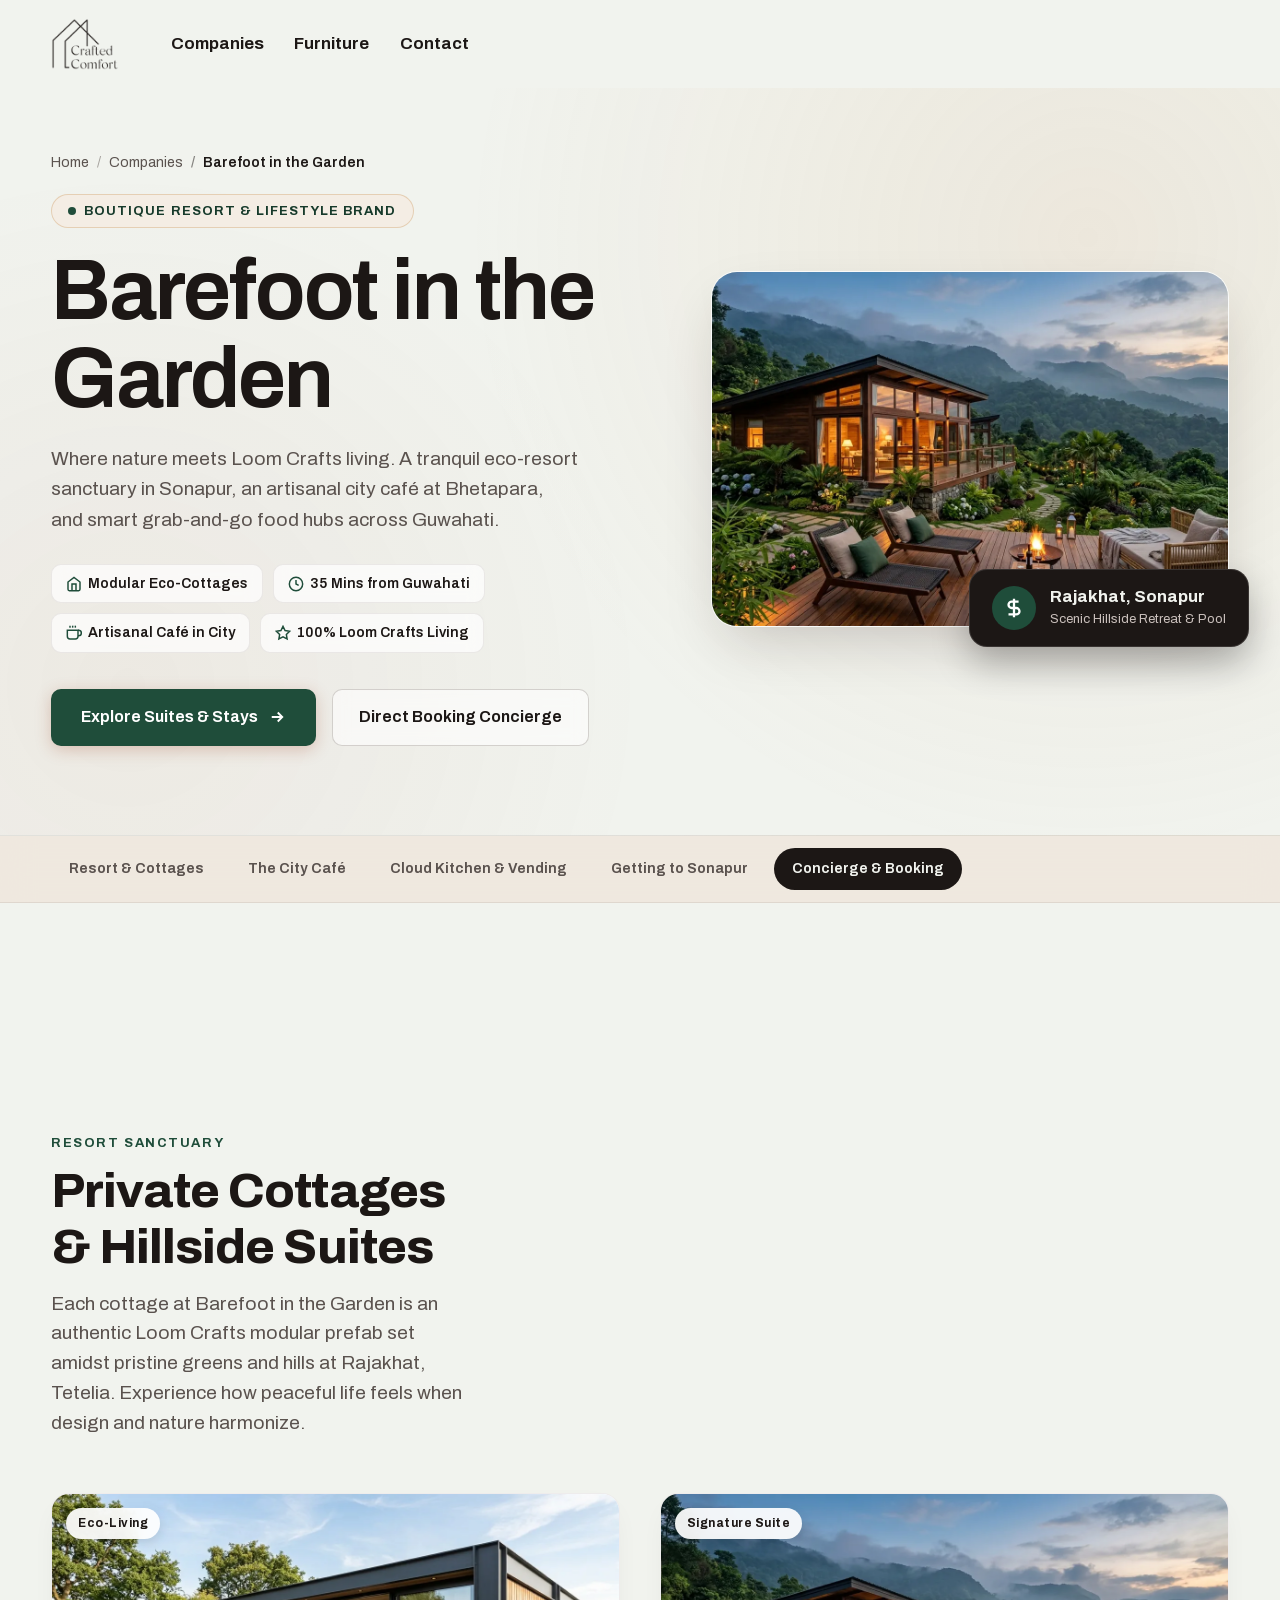
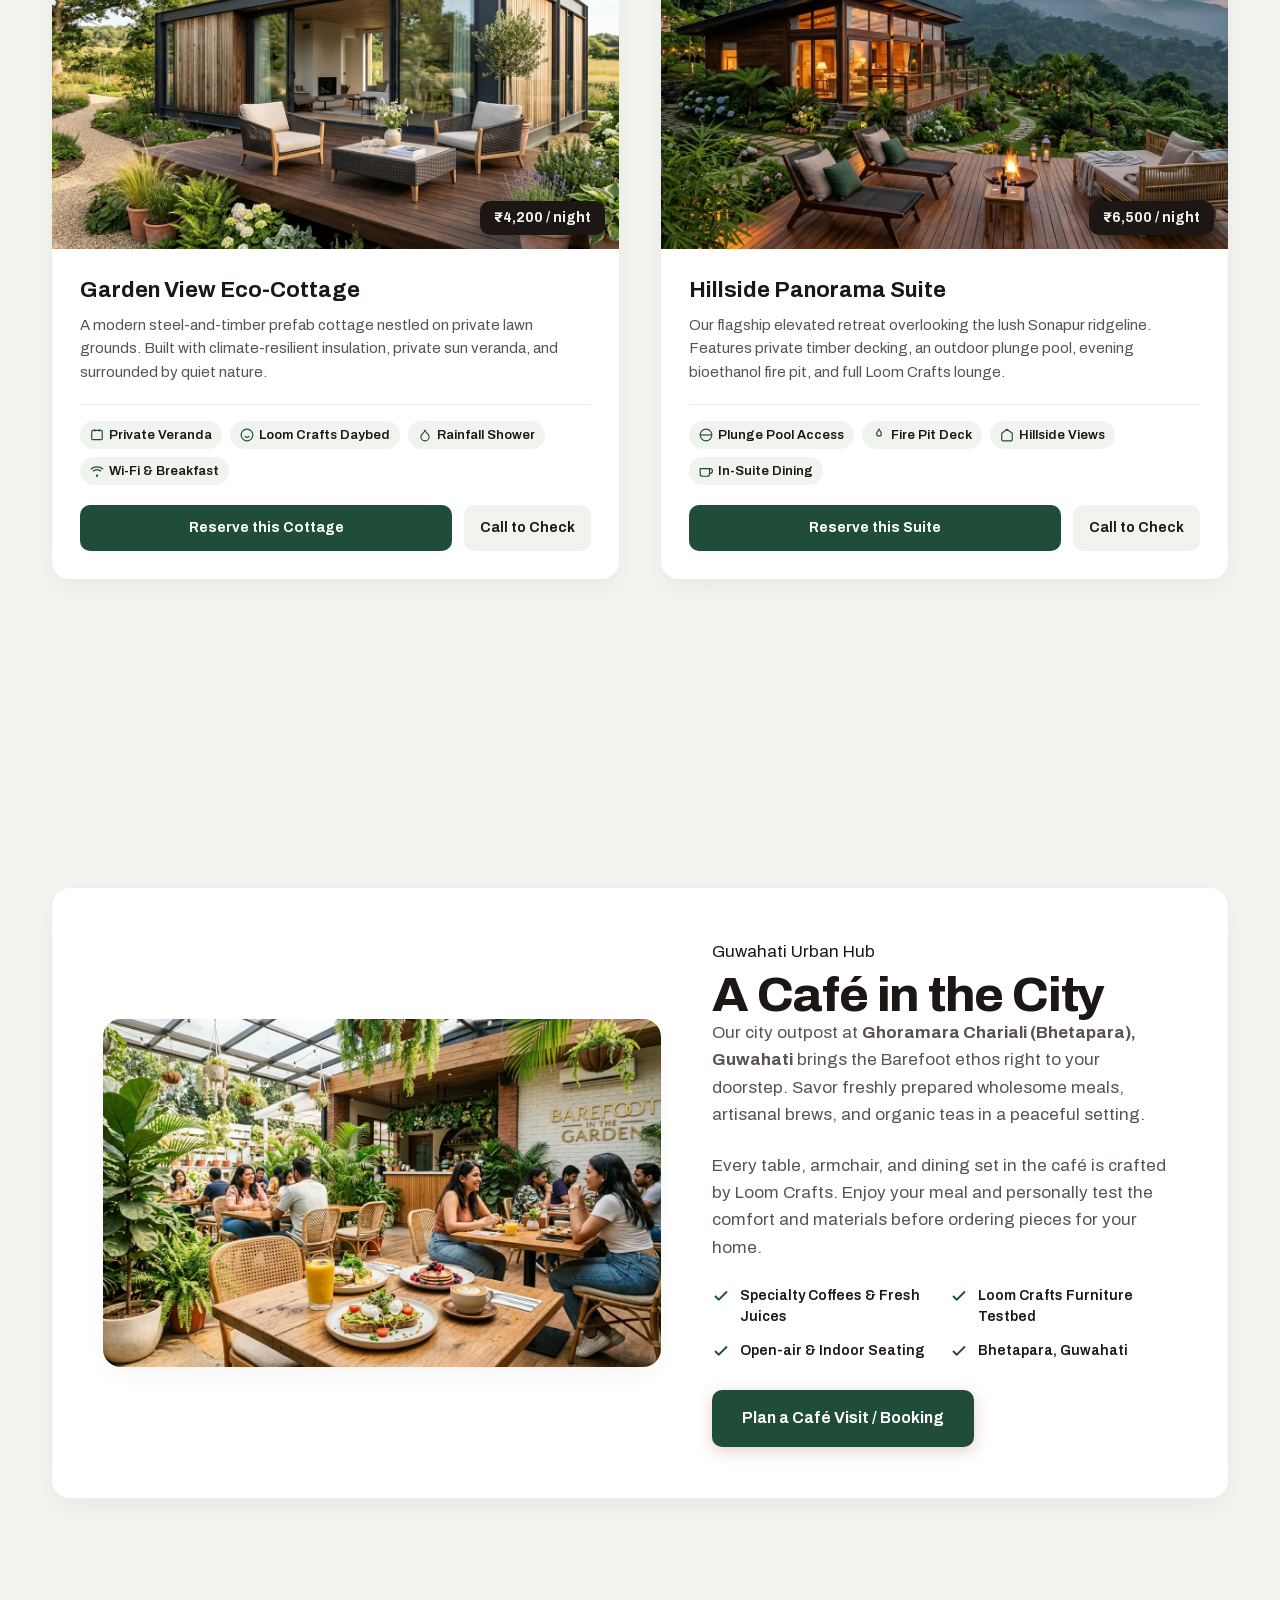
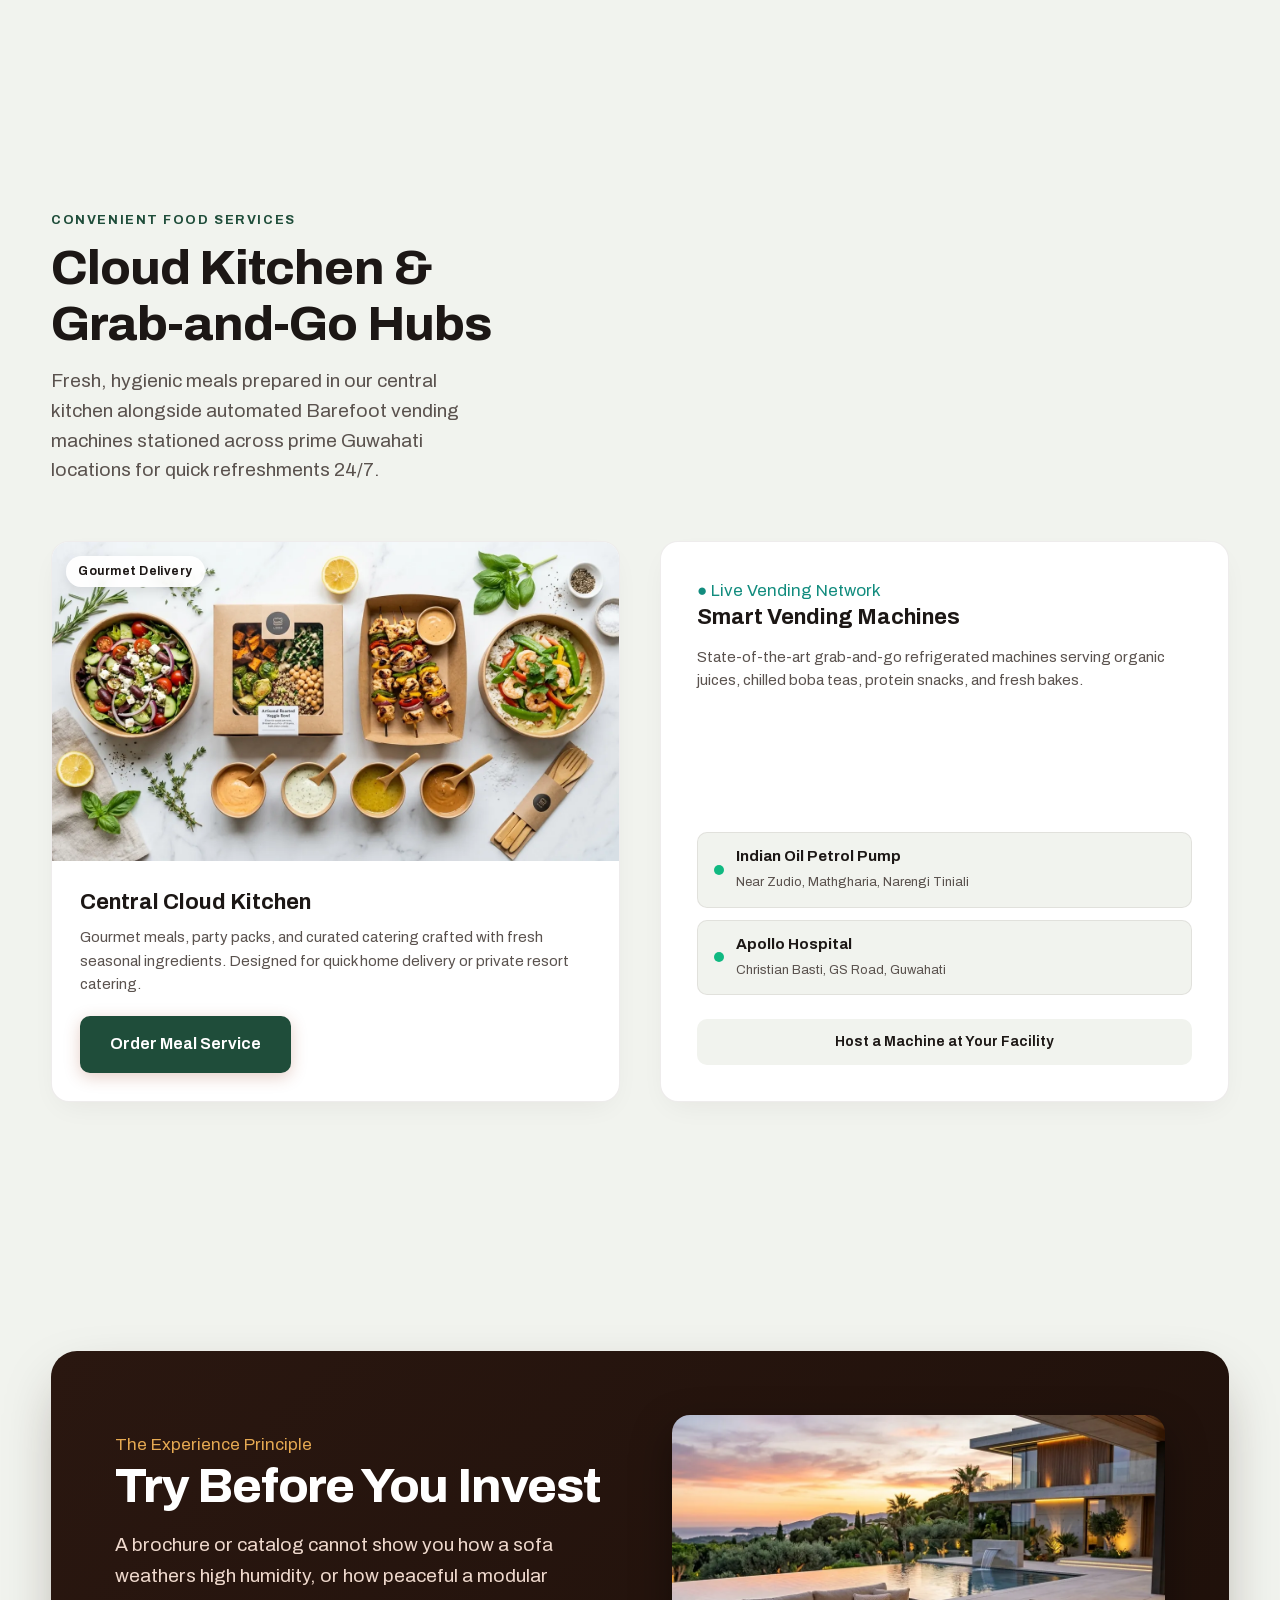
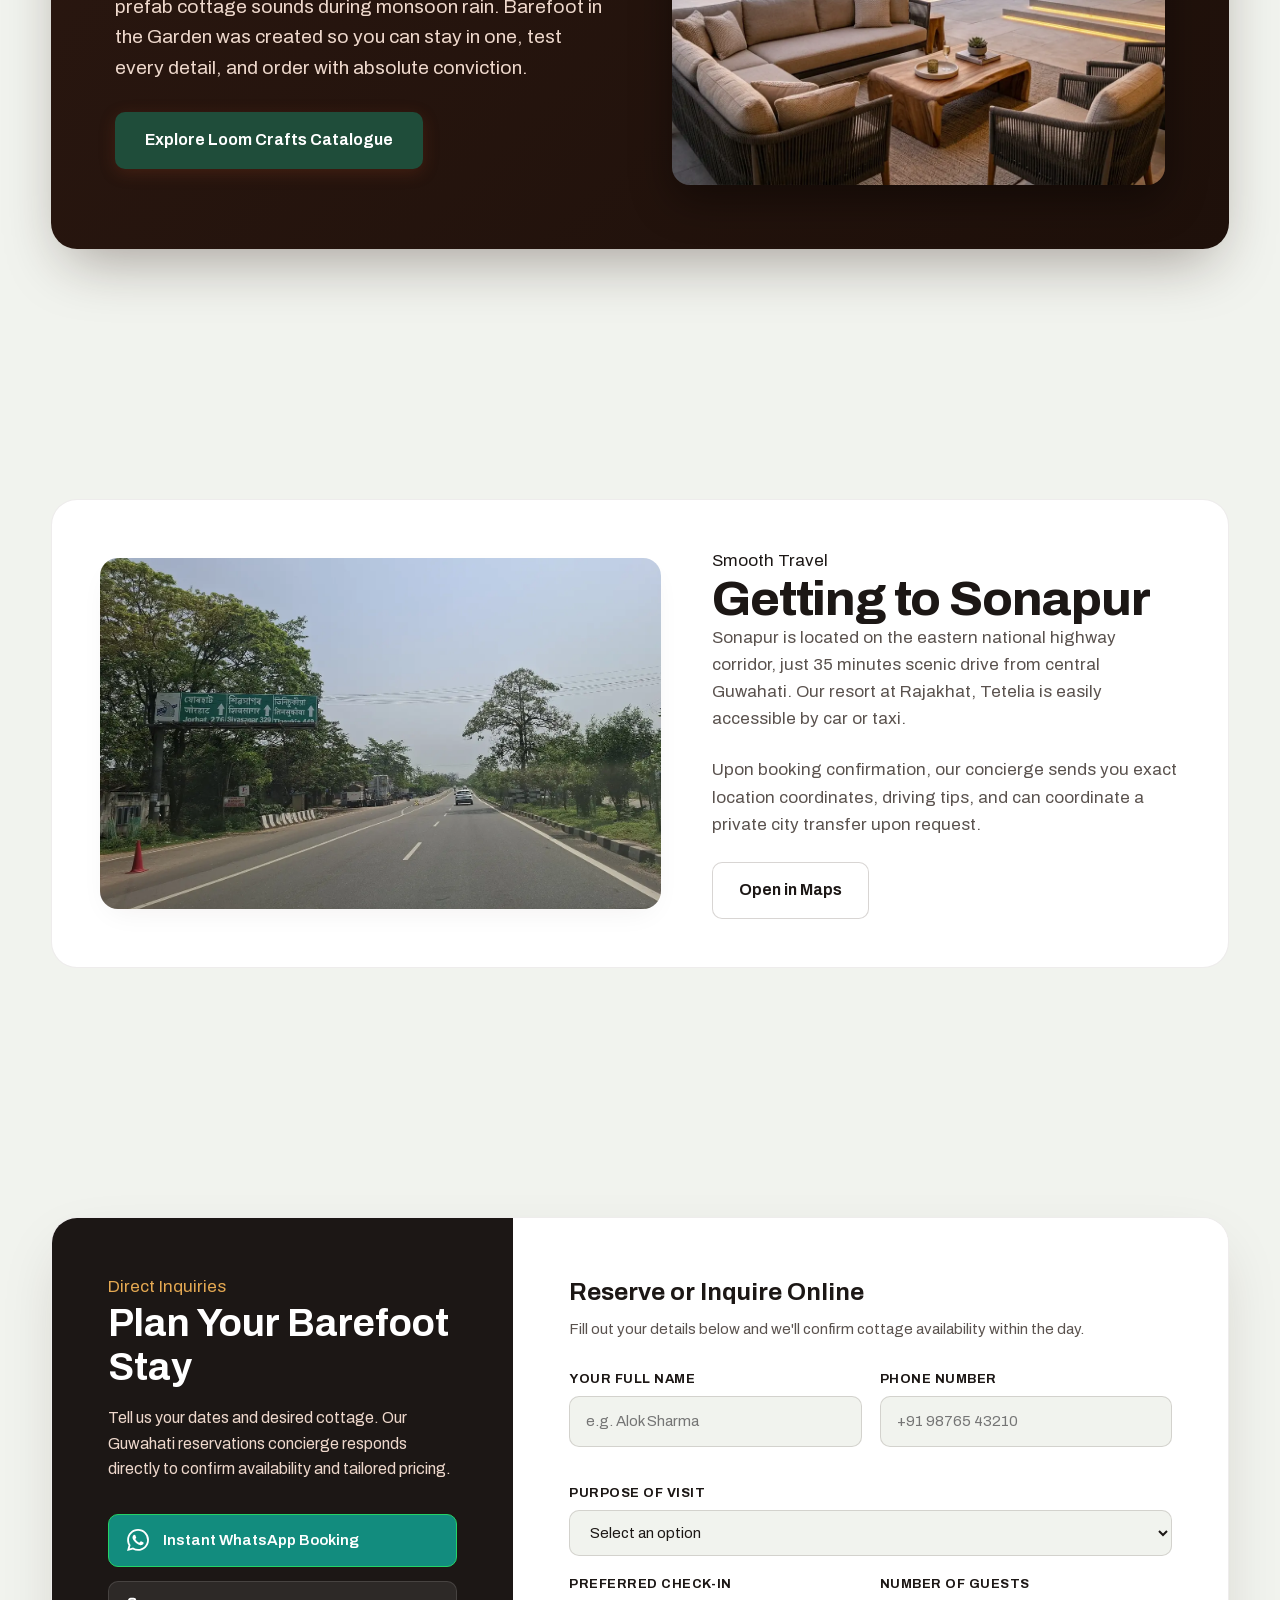
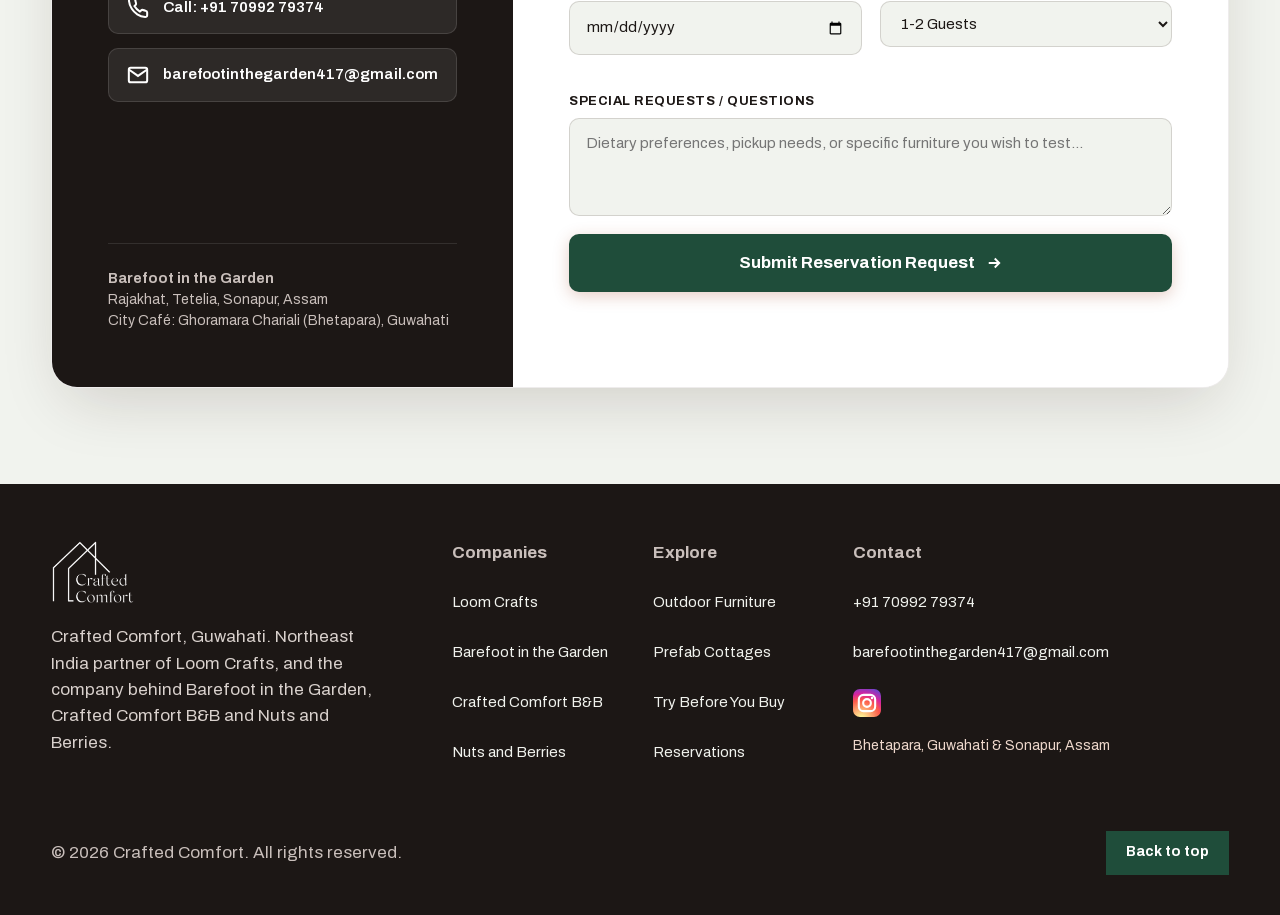
==== commit 4dcf2f9b: "Brand pages: quick-nav bar and booking prefills Adds a section quick-nav to each brand page that tra" ====
--- a/barefoot.html
+++ b/barefoot.html
@@ -4,15 +4,16 @@
   <meta charset="UTF-8">
   <meta name="viewport" content="width=device-width, initial-scale=1">
   <title>Barefoot in the Garden, Sonapur | Crafted Comfort</title>
-  <meta name="description" content="Crafted Comfort's hospitality and food brand: a resort with cottages and a pool at Sonapur, a café at Ghoramara Chariali (Bhetapara), Guwahati, a cloud kitchen and grab-and-go vending machines.">
-  <meta name="theme-color" content="#1f4d3a">
-  <meta property="og:title" content="Barefoot in the Garden, Sonapur | Crafted Comfort">
-  <meta property="og:description" content="Crafted Comfort's hospitality and food brand: a resort with cottages and a pool at Sonapur, a café at Ghoramara Chariali (Bhetapara), Guwahati, a cloud kitchen and grab-and-go vending machines.">
+  <meta name="description" content="Crafted Comfort's hospitality and lifestyle brand: eco-resort cottages and plunge pool in Sonapur, urban café at Bhetapara Guwahati, cloud kitchen and grab-and-go vending.">
+  <meta name="theme-color" content="#9a3f1f">
+  <meta property="og:title" content="Barefoot in the Garden | Resort, Café & Lifestyle">
+  <meta property="og:description" content="Boutique eco-resort in Sonapur, café at Bhetapara Guwahati. Furnished exclusively with Loom Crafts luxury living spaces.">
   <meta property="og:image" content="img/barefoot-resort.webp">
   <link rel="icon" type="image/png" href="img/favicon.png">
   <link rel="preload" href="fonts/archivo-latin.woff2" as="font" type="font/woff2" crossorigin>
-  <link rel="stylesheet" href="css/site.css?v=14">
-  <script src="js/main.js?v=2" defer></script>
+  <link rel="stylesheet" href="css/site.css?v=30">
+  <link rel="stylesheet" href="css/company-pages.css?v=30">
+  <script src="js/main.js?v=24" defer></script>
 </head>
 <body>
   <a class="skip-link" href="#main">Skip to content</a>
@@ -25,180 +26,432 @@
       <ul>
         <li><a href="index.html#companies">Companies</a></li>
         <li><a href="index.html#furniture">Furniture</a></li>
-        <li><a href="#contact">Contact</a></li>
+        <li><a href="index.html#contact">Contact</a></li>
       </ul>
     </nav>
   </header>
 
   <main id="main">
-    <div class="page-hero wrap">
-      <nav class="crumbs rise" aria-label="Breadcrumb">
-        <ol>
-          <li><a href="index.html">Home</a></li>
-          <li><a href="index.html#companies">Companies</a></li>
-          <li aria-current="page">Barefoot in the Garden</li>
-        </ol>
-      </nav>
-      <h1 class="display rise" style="--i:1">Barefoot in the Garden</h1>
-      <div class="page-hero-copy rise" style="--i:2">
-        <p class="lead">Crafted Comfort's hospitality and food division: a blend of nature-inspired stays, café experiences and convenient grab-and-go refreshments. Furnished throughout by Loom Crafts.</p>
-        <p class="meta small">Hospitality · Café · Stay · Food experience</p>
-        <a class="btn" href="#contact">Ask about a stay
-          <svg viewBox="0 0 24 24" fill="none" stroke="currentColor" stroke-width="2.5" aria-hidden="true"><path d="M5 12h14M13 6l6 6-6 6"/></svg>
-        </a>
-      </div>
-      <div class="page-hero-media">
-        <div class="frame"><div class="shutter"><img src="img/barefoot-resort.webp" alt="A prefab cottage with a lit deck in the hills at Sonapur" width="1376" height="768" fetchpriority="high"></div></div>
-      </div>
-      <dl class="keyfacts">
-        <div class="reveal" style="--i:0"><dt>Resort</dt><dd>Rajakhat, Tetelia, Sonapur</dd></div>
-        <div class="reveal" style="--i:1"><dt>Café</dt><dd>Ghoramara Chariali (Bhetapara), Guwahati</dd></div>
-        <div class="reveal" style="--i:2"><dt>Grab &amp; Go</dt><dd>Narengi Tiniali and Apollo Hospital</dd></div>
-        <div class="reveal" style="--i:3"><dt>Call</dt><dd><a href="tel:+917099279374">+91 70992 79374</a></dd></div>
-      </dl>
+    <!-- Elevated Brand Hero -->
+    <section class="brand-hero" aria-labelledby="brand-title">
+      <div class="wrap brand-hero-inner">
+        <div class="brand-hero-content">
+          <nav class="brand-hero-crumbs" aria-label="Breadcrumb">
+            <ol>
+              <li><a href="index.html">Home</a></li>
+              <li><a href="index.html#companies">Companies</a></li>
+              <li aria-current="page">Barefoot in the Garden</li>
+            </ol>
+          </nav>
+          
+          <div class="brand-eyebrow">
+            <span class="pulse-dot" aria-hidden="true"></span>
+            Boutique Resort &amp; Lifestyle Brand
+          </div>
+
+          <h1 id="brand-title" class="brand-hero-title">Barefoot in the Garden</h1>
+          <p class="brand-hero-desc">Where nature meets Loom Crafts living. A tranquil eco-resort sanctuary in Sonapur, an artisanal city café at Bhetapara, and smart grab-and-go food hubs across Guwahati.</p>
+          
+          <div class="brand-hero-tags">
+            <span class="brand-hero-tag">
+              <svg viewBox="0 0 24 24" fill="none" stroke="currentColor" stroke-width="2.2" aria-hidden="true"><path d="M3 9l9-7 9 7v11a2 2 0 0 1-2 2H5a2 2 0 0 1-2-2z"/><polyline points="9 22 9 12 15 12 15 22"/></svg>
+              Modular Eco-Cottages
+            </span>
+            <span class="brand-hero-tag">
+              <svg viewBox="0 0 24 24" fill="none" stroke="currentColor" stroke-width="2.2" aria-hidden="true"><circle cx="12" cy="12" r="10"/><path d="M12 6v6l4 2"/></svg>
+              35 Mins from Guwahati
+            </span>
+            <span class="brand-hero-tag">
+              <svg viewBox="0 0 24 24" fill="none" stroke="currentColor" stroke-width="2.2" aria-hidden="true"><path d="M18 8h1a4 4 0 0 1 0 8h-1"/><path d="M2 8h16v9a4 4 0 0 1-4 4H6a4 4 0 0 1-4-4V8z"/><line x1="6" y1="1" x2="6" y2="4"/><line x1="10" y1="1" x2="10" y2="4"/><line x1="14" y1="1" x2="14" y2="4"/></svg>
+              Artisanal Café in City
+            </span>
+            <span class="brand-hero-tag">
+              <svg viewBox="0 0 24 24" fill="none" stroke="currentColor" stroke-width="2.2" aria-hidden="true"><path d="M12 2l3.09 6.26L22 9.27l-5 4.87 1.18 6.88L12 17.77l-6.18 3.25L7 14.14 2 9.27l6.91-1.01L12 2z"/></svg>
+              100% Loom Crafts Living
+            </span>
+          </div>
+
+          <div class="brand-hero-actions">
+            <a class="btn-luxury" href="#cottages">
+              Explore Suites &amp; Stays
+              <svg viewBox="0 0 24 24" width="18" height="18" fill="none" stroke="currentColor" stroke-width="2.5" aria-hidden="true"><path d="M5 12h14M13 6l6 6-6 6"/></svg>
+            </a>
+            <a class="btn-luxury-outline" href="#contact">
+              Direct Booking Concierge
+            </a>
+          </div>
+        </div>
+
+        <div class="brand-hero-visual">
+          <div class="brand-visual-frame">
+            <img src="img/barefoot-resort.webp" alt="Barefoot in the Garden resort cottage and illuminated deck in Sonapur" width="1376" height="768" fetchpriority="high">
+          </div>
+          <div class="brand-floating-badge">
+            <div class="badge-icon">
+              <svg viewBox="0 0 24 24" width="22" height="22" fill="none" stroke="currentColor" stroke-width="2.5" aria-hidden="true"><path d="M12 2v20M17 5H9.5a3.5 3.5 0 0 0 0 7h5a3.5 3.5 0 0 1 0 7H6"/></svg>
+            </div>
+            <div>
+              <strong>Rajakhat, Sonapur</strong>
+              <span>Scenic Hillside Retreat &amp; Pool</span>
+            </div>
+          </div>
+        </div>
+      </div>
+    </section>
+
+    <!-- Sticky Navigation Bar -->
+    <nav class="brand-quicknav" aria-label="Brand page sections">
+      <div class="wrap">
+        <ul class="brand-quicknav-list">
+          <li class="brand-quicknav-item"><a class="active" href="#cottages">Resort &amp; Cottages</a></li>
+          <li class="brand-quicknav-item"><a href="#cafe">The City Café</a></li>
+          <li class="brand-quicknav-item"><a href="#vending">Cloud Kitchen &amp; Vending</a></li>
+          <li class="brand-quicknav-item"><a href="#travel">Getting to Sonapur</a></li>
+          <li class="brand-quicknav-item"><a href="#contact">Concierge &amp; Booking</a></li>
+        </ul>
+      </div>
+    </nav>
+
+    <!-- Cottages Section -->
+    <section id="cottages" class="section wrap" aria-labelledby="cottages-title">
+      <div class="brand-section-header">
+        <span class="section-kicker">Resort Sanctuary</span>
+        <h2 id="cottages-title" class="heading">Private Cottages &amp; Hillside Suites</h2>
+        <p class="lead">Each cottage at Barefoot in the Garden is an authentic Loom Crafts modular prefab set amidst pristine greens and hills at Rajakhat, Tetelia. Experience how peaceful life feels when design and nature harmonize.</p>
+      </div>
+
+      <div class="luxury-grid-2">
+        <!-- Cottage 1 -->
+        <article class="luxury-card">
+          <div class="luxury-card-media">
+            <img src="img/prefab-cottages.webp" alt="Garden View Eco-Cottage with timber deck and lawn" width="1376" height="768" loading="lazy">
+            <span class="card-media-badge">Eco-Living</span>
+            <span class="card-media-price">₹4,200 / night</span>
+          </div>
+          <div class="luxury-card-body">
+            <h3 class="luxury-card-title">Garden View Eco-Cottage</h3>
+            <p class="luxury-card-desc">A modern steel-and-timber prefab cottage nestled on private lawn grounds. Built with climate-resilient insulation, private sun veranda, and surrounded by quiet nature.</p>
+            
+            <div class="card-amenities">
+              <span class="amenity-chip">
+                <svg viewBox="0 0 24 24" fill="none" stroke="currentColor" stroke-width="2" aria-hidden="true"><rect x="3" y="4" width="18" height="16" rx="2"/><line x1="16" y1="2" x2="16" y2="6"/><line x1="8" y1="2" x2="8" y2="6"/></svg>
+                Private Veranda
+              </span>
+              <span class="amenity-chip">
+                <svg viewBox="0 0 24 24" fill="none" stroke="currentColor" stroke-width="2" aria-hidden="true"><circle cx="12" cy="12" r="10"/><path d="M8 14s1.5 2 4 2 4-2 4-2"/></svg>
+                Loom Crafts Daybed
+              </span>
+              <span class="amenity-chip">
+                <svg viewBox="0 0 24 24" fill="none" stroke="currentColor" stroke-width="2" aria-hidden="true"><path d="M12 22a7 7 0 0 0 7-7c0-2-1-3.9-3-5.5s-3.5-4-4-6.5c-.5 2.5-2 4.9-4 6.5C6 11.1 5 13 5 15a7 7 0 0 0 7 7z"/></svg>
+                Rainfall Shower
+              </span>
+              <span class="amenity-chip">
+                <svg viewBox="0 0 24 24" fill="none" stroke="currentColor" stroke-width="2" aria-hidden="true"><path d="M5 12.55a11 11 0 0 1 14.08 0"/><path d="M1.42 9a16 16 0 0 1 21.16 0"/><circle cx="12" cy="20" r="1"/></svg>
+                Wi-Fi &amp; Breakfast
+              </span>
+            </div>
+
+            <div class="card-action-row">
+              <a class="btn-card-primary" href="#contact" data-select-suite="Garden View Eco-Cottage">Reserve this Cottage</a>
+              <a class="btn-card-secondary" href="tel:+917099279374">Call to Check</a>
+            </div>
+          </div>
+        </article>
+
+        <!-- Cottage 2 -->
+        <article class="luxury-card">
+          <div class="luxury-card-media">
+            <img src="img/barefoot-resort.webp" alt="Hillside Panorama Suite with plunge pool and illuminated deck" width="1376" height="768" loading="lazy">
+            <span class="card-media-badge">Signature Suite</span>
+            <span class="card-media-price">₹6,500 / night</span>
+          </div>
+          <div class="luxury-card-body">
+            <h3 class="luxury-card-title">Hillside Panorama Suite</h3>
+            <p class="luxury-card-desc">Our flagship elevated retreat overlooking the lush Sonapur ridgeline. Features private timber decking, an outdoor plunge pool, evening bioethanol fire pit, and full Loom Crafts lounge.</p>
+            
+            <div class="card-amenities">
+              <span class="amenity-chip">
+                <svg viewBox="0 0 24 24" fill="none" stroke="currentColor" stroke-width="2" aria-hidden="true"><circle cx="12" cy="12" r="10"/><path d="M2 12h20"/></svg>
+                Plunge Pool Access
+              </span>
+              <span class="amenity-chip">
+                <svg viewBox="0 0 24 24" fill="none" stroke="currentColor" stroke-width="2" aria-hidden="true"><path d="M12 2c1.5 3 4 5 4 8a4 4 0 0 1-8 0c0-3 2.5-5 4-8z"/></svg>
+                Fire Pit Deck
+              </span>
+              <span class="amenity-chip">
+                <svg viewBox="0 0 24 24" fill="none" stroke="currentColor" stroke-width="2" aria-hidden="true"><path d="M3 9l9-7 9 7v11a2 2 0 0 1-2 2H5a2 2 0 0 1-2-2z"/></svg>
+                Hillside Views
+              </span>
+              <span class="amenity-chip">
+                <svg viewBox="0 0 24 24" fill="none" stroke="currentColor" stroke-width="2" aria-hidden="true"><path d="M18 8h1a4 4 0 0 1 0 8h-1"/><path d="M2 8h16v9a4 4 0 0 1-4 4H6a4 4 0 0 1-4-4V8z"/></svg>
+                In-Suite Dining
+              </span>
+            </div>
+
+            <div class="card-action-row">
+              <a class="btn-card-primary" href="#contact" data-select-suite="Hillside Panorama Suite">Reserve this Suite</a>
+              <a class="btn-card-secondary" href="tel:+917099279374">Call to Check</a>
+            </div>
+          </div>
+        </article>
+      </div>
+    </section>
+
+    <!-- City Café Section -->
+    <section id="cafe" class="section wrap" aria-labelledby="cafe-title">
+      <div class="luxury-card" style="padding: clamp(28px, 4vw, 56px); background: #ffffff;">
+        <div class="tab-content-panel">
+          <div class="panel-img">
+            <img src="img/barefoot-dining.webp" alt="Terrace café tables and handcrafted woven chairs at Barefoot in the Garden" width="1376" height="768" loading="lazy">
+          </div>
+          <div class="panel-info">
+            <span class="section-kicker">Guwahati Urban Hub</span>
+            <h2 id="cafe-title" class="heading" style="margin-top: 4px;">A Café in the City</h2>
+            <p>Our city outpost at <strong>Ghoramara Chariali (Bhetapara), Guwahati</strong> brings the Barefoot ethos right to your doorstep. Savor freshly prepared wholesome meals, artisanal brews, and organic teas in a peaceful setting.</p>
+            <p>Every table, armchair, and dining set in the café is crafted by Loom Crafts. Enjoy your meal and personally test the comfort and materials before ordering pieces for your home.</p>
+            
+            <ul class="tab-specs-list">
+              <li class="tab-spec-item">
+                <svg viewBox="0 0 24 24" fill="none" stroke="currentColor" stroke-width="2.5"><polyline points="20 6 9 17 4 12"/></svg>
+                <span>Specialty Coffees &amp; Fresh Juices</span>
+              </li>
+              <li class="tab-spec-item">
+                <svg viewBox="0 0 24 24" fill="none" stroke="currentColor" stroke-width="2.5"><polyline points="20 6 9 17 4 12"/></svg>
+                <span>Loom Crafts Furniture Testbed</span>
+              </li>
+              <li class="tab-spec-item">
+                <svg viewBox="0 0 24 24" fill="none" stroke="currentColor" stroke-width="2.5"><polyline points="20 6 9 17 4 12"/></svg>
+                <span>Open-air &amp; Indoor Seating</span>
+              </li>
+              <li class="tab-spec-item">
+                <svg viewBox="0 0 24 24" fill="none" stroke="currentColor" stroke-width="2.5"><polyline points="20 6 9 17 4 12"/></svg>
+                <span>Bhetapara, Guwahati</span>
+              </li>
+            </ul>
+
+            <a class="btn-luxury" href="#contact" style="width: fit-content;">Plan a Café Visit / Booking</a>
+          </div>
+        </div>
+      </div>
+    </section>
+
+    <!-- Cloud Kitchen & Grab & Go -->
+    <section id="vending" class="section wrap" aria-labelledby="vending-title">
+      <div class="brand-section-header">
+        <span class="section-kicker">Convenient Food Services</span>
+        <h2 id="vending-title" class="heading">Cloud Kitchen &amp; Grab-and-Go Hubs</h2>
+        <p class="lead">Fresh, hygienic meals prepared in our central kitchen alongside automated Barefoot vending machines stationed across prime Guwahati locations for quick refreshments 24/7.</p>
+      </div>
+
+      <div class="luxury-grid-2">
+        <article class="luxury-card">
+          <div class="luxury-card-media" style="aspect-ratio: 16/9;">
+            <img src="img/cloud-kitchen.webp" alt="Fresh meals being packed in cloud kitchen" width="1376" height="768" loading="lazy">
+            <span class="card-media-badge">Gourmet Delivery</span>
+          </div>
+          <div class="luxury-card-body">
+            <h3 class="luxury-card-title">Central Cloud Kitchen</h3>
+            <p class="luxury-card-desc">Gourmet meals, party packs, and curated catering crafted with fresh seasonal ingredients. Designed for quick home delivery or private resort catering.</p>
+            <div class="card-action-row">
+              <a class="btn-luxury" href="tel:+917099279374">Order Meal Service</a>
+            </div>
+          </div>
+        </article>
+
+        <article class="luxury-card">
+          <div class="luxury-card-body" style="padding: clamp(24px, 3vw, 36px); justify-content: center;">
+            <span class="section-kicker" style="color: #128c7e;">● Live Vending Network</span>
+            <h3 class="luxury-card-title" style="margin-bottom: 14px;">Smart Vending Machines</h3>
+            <p class="luxury-card-desc">State-of-the-art grab-and-go refrigerated machines serving organic juices, chilled boba teas, protein snacks, and fresh bakes.</p>
+            
+            <div style="display: flex; flex-direction: column; gap: 12px; margin-bottom: 24px;">
+              <div style="display: flex; align-items: center; gap: 12px; padding: 12px 16px; border-radius: 10px; background: var(--ground); border: 1px solid var(--card-border);">
+                <span style="width: 10px; height: 10px; border-radius: 50%; background: #10b981; flex-shrink: 0;"></span>
+                <div>
+                  <strong style="display: block; font-size: 0.9375rem;">Indian Oil Petrol Pump</strong>
+                  <span style="font-size: 0.8125rem; color: var(--muted);">Near Zudio, Mathgharia, Narengi Tiniali</span>
+                </div>
+              </div>
+              <div style="display: flex; align-items: center; gap: 12px; padding: 12px 16px; border-radius: 10px; background: var(--ground); border: 1px solid var(--card-border);">
+                <span style="width: 10px; height: 10px; border-radius: 50%; background: #10b981; flex-shrink: 0;"></span>
+                <div>
+                  <strong style="display: block; font-size: 0.9375rem;">Apollo Hospital</strong>
+                  <span style="font-size: 0.8125rem; color: var(--muted);">Christian Basti, GS Road, Guwahati</span>
+                </div>
+              </div>
+            </div>
+
+            <a class="btn-card-secondary" href="#contact">Host a Machine at Your Facility</a>
+          </div>
+        </article>
+      </div>
+    </section>
+
+    <!-- Experience Banner -->
+    <div class="wrap">
+      <div class="experience-banner">
+        <div>
+          <span class="section-kicker" style="color: #e5a952;">The Experience Principle</span>
+          <h2 class="heading">Try Before You Invest</h2>
+          <p class="lead-gold">A brochure or catalog cannot show you how a sofa weathers high humidity, or how peaceful a modular prefab cottage sounds during monsoon rain. Barefoot in the Garden was created so you can stay in one, test every detail, and order with absolute conviction.</p>
+          <a class="btn-luxury" href="loom-crafts.html">Explore Loom Crafts Catalogue</a>
+        </div>
+        <div class="experience-banner-media">
+          <img src="img/outdoor-furniture.webp" alt="Loom Crafts outdoor sofa set on terrace at Sonapur resort" width="1376" height="768" loading="lazy">
+        </div>
+      </div>
     </div>
 
-    <section class="section wrap" aria-labelledby="runs-title">
-      <div class="section-head reveal">
-        <h2 class="heading" id="runs-title">What Barefoot runs</h2>
-      </div>
-      <ul class="offers">
-        <li class="offer reveal" id="stay">
-          <div class="offer-media"><img src="img/prefab-cottages.webp" alt="A Loom Crafts prefab cottage with a timber deck at Sonapur" width="1376" height="768" loading="lazy" decoding="async"></div>
-          <div class="offer-body">
-            <h3 class="name">Resort experience, Sonapur</h3>
-            <p>A resort-style destination for a peaceful, comfortable stay: cosy cottages, a refreshing swimming pool and freshly prepared food, an ideal space for relaxation and gatherings. Every cottage is a Loom Crafts prefab.</p>
-            <ul class="offer-list">
-              <li><span>Garden View Eco-Cottage</span><span>₹4,200 a night</span></li>
-              <li><span>Hillside Panorama Suite</span><span>₹6,500 a night</span></li>
-            </ul>
-            <p class="small">Rates are a guide; we confirm the price for your dates when we call.</p>
-          </div>
-          <div class="offer-side">
-            <p class="small">Where</p>
-            <p>Rajakhat, Tetelia, Sonapur</p>
-            <p class="small">Getting there</p>
-            <p>On the highway east of Guwahati. We send directions and can arrange a pickup.</p>
-            <a class="btn" href="#contact">Ask about a stay</a>
-          </div>
-        </li>
-        <li class="offer reveal" id="dining">
-          <div class="offer-media"><img src="img/barefoot-dining.webp" alt="Café tables and woven chairs at Barefoot in the Garden" width="1376" height="768" loading="lazy" decoding="async"></div>
-          <div class="offer-body">
-            <h3 class="name">A café in the city</h3>
-            <p>Our city branch brings Barefoot in the Garden closer to urban customers: freshly prepared food and drinks in a cosy café setting. The space also features a selection of Loom Crafts outdoor furniture, a glimpse of how these pieces can transform your own spaces.</p>
-          </div>
-          <div class="offer-side">
-            <p class="small">Where</p>
-            <p>Ghoramara Chariali (Bhetapara), Guwahati</p>
-            <a class="btn" href="#contact">Get in touch</a>
-          </div>
-        </li>
-        <li class="offer reveal" id="kitchen">
-          <div class="offer-media"><img src="img/cloud-kitchen.webp" alt="Fresh meals packed in a kitchen beside a vending machine" width="1376" height="768" loading="lazy" decoding="async"></div>
-          <div class="offer-body">
-            <h3 class="name">Cloud kitchen and Grab &amp; Go</h3>
-            <p>A cloud kitchen for easy ordering, and Barefoot vending machines at select locations across Guwahati with a quick selection of boba tea, juices, snacks and more.</p>
-          </div>
-          <div class="offer-side">
-            <p class="small">Vending machines</p>
-            <p>Indian Oil petrol pump, near Zudio, Mathgharia, Narengi Tiniali</p>
-            <p>Apollo Hospital, Guwahati</p>
-            <a class="btn" href="#contact">Ask about a vending machine</a>
-          </div>
-        </li>
-      </ul>
-    </section>
-
-    <section id="contact" class="section wrap" aria-labelledby="contact-title">
-      <div class="coupon reveal">
-        <div class="coupon-left on-ink">
-          <div>
-            <h2 class="heading" id="contact-title">Plan your stay</h2>
-            <p>Tell us your dates and what you would like to try. We will call to confirm the cottage and the rate.</p>
-          </div>
-          <div class="contact-lines">
-            <a href="tel:+917099279374">+91 70992 79374</a>
-            <a href="mailto:barefootinthegarden417@gmail.com">barefootinthegarden417@gmail.com</a>
-            <a class="social" href="https://www.instagram.com/barefootinthegarden/" rel="noopener" aria-label="Instagram @barefootinthegarden"><svg viewBox="0 0 24 24" width="32" height="32" aria-hidden="true"><defs><radialGradient id="ig-grad" cx="30%" cy="107%" r="150%"><stop offset="0" stop-color="#fdf497"/><stop offset="0.05" stop-color="#fdf497"/><stop offset="0.45" stop-color="#fd5949"/><stop offset="0.6" stop-color="#d6249f"/><stop offset="0.9" stop-color="#285aeb"/></radialGradient></defs><rect width="24" height="24" rx="6" fill="url(#ig-grad)"/><rect x="5" y="5" width="14" height="14" rx="4" fill="none" stroke="#fff" stroke-width="1.8"/><circle cx="12" cy="12" r="3.3" fill="none" stroke="#fff" stroke-width="1.8"/><circle cx="16.3" cy="7.7" r="1.05" fill="#fff"/></svg></a>
-            <span>Rajakhat, Tetelia, Sonapur</span>
-          </div>
-        </div>
-
-        <form class="coupon-form on-ink" data-enquiry novalidate>
-          <div class="field-row">
-          <div class="field">
-            <label for="b-name">Your name</label>
-            <input id="b-name" name="Name" type="text" autocomplete="name" required>
-          </div>
-          <div class="field">
-            <label for="b-phone">Phone</label>
-            <input id="b-phone" name="Phone" type="tel" autocomplete="tel" inputmode="tel" required>
-          </div>
-          </div>
-          <div class="field">
-            <label for="b-interest">What it is about</label>
-            <select id="b-interest" name="Interest" required><option value="">Choose one</option><option>Cottage stay at Sonapur</option><option>Trial visit for furniture or cottages</option><option>Café at Ghoramara Chariali</option><option>Cloud kitchen order</option><option>Vending machine</option></select>
-          </div>
-          <div class="field-row">
-          <div class="field">
-            <label for="b-from">Check-in</label>
-            <input id="b-from" name="Check-in" type="date">
-          </div>
-          <div class="field">
-            <label for="b-to">Check-out</label>
-            <input id="b-to" name="Check-out" type="date">
-          </div>
-          </div>
-          <div class="field">
-            <label for="b-notes">Notes (optional)</label>
-            <textarea id="b-notes" name="Notes" placeholder="Number of guests, or anything else."></textarea>
-          </div>
-          <button class="btn" type="submit">Send request</button>
-          <p class="form-status small" role="status" aria-live="polite"></p>
-        </form>
+    <!-- Getting Here Section -->
+    <section id="travel" class="section wrap" aria-labelledby="travel-title">
+      <div class="tab-content-panel" style="background: var(--card-bg); padding: clamp(24px, 4vw, 48px); border-radius: var(--radius-lg); border: 1px solid var(--card-border);">
+        <div class="panel-img">
+          <img src="img/sonapur-located-in-the-outskirts-of-guwahati.webp" alt="Highway route towards Sonapur amidst green hills" width="1400" height="906" loading="lazy">
+        </div>
+        <div class="panel-info">
+          <span class="section-kicker">Smooth Travel</span>
+          <h2 id="travel-title" class="heading">Getting to Sonapur</h2>
+          <p>Sonapur is located on the eastern national highway corridor, just 35 minutes scenic drive from central Guwahati. Our resort at Rajakhat, Tetelia is easily accessible by car or taxi.</p>
+          <p>Upon booking confirmation, our concierge sends you exact location coordinates, driving tips, and can coordinate a private city transfer upon request.</p>
+          <a class="btn-luxury-outline" href="https://maps.google.com" target="_blank" rel="noopener">Open in Maps</a>
+        </div>
+      </div>
+    </section>
+
+    <!-- Modern Luxury Concierge Booking Card -->
+    <section id="contact" class="concierge-section wrap" aria-labelledby="concierge-title">
+      <div class="concierge-card">
+        <div class="concierge-sidebar">
+          <div class="concierge-sidebar-top">
+            <span class="section-kicker" style="color: #e5a952;">Direct Inquiries</span>
+            <h2 id="concierge-title">Plan Your Barefoot Stay</h2>
+            <p>Tell us your dates and desired cottage. Our Guwahati reservations concierge responds directly to confirm availability and tailored pricing.</p>
+
+            <div class="concierge-direct-actions">
+              <a class="direct-action-btn whatsapp-btn" href="https://wa.me/917099279374?text=Hi%20Crafted%20Comfort,%20I'm%20interested%20in%20booking%20a%20stay%20at%20Barefoot%20in%20the%20Garden." target="_blank" rel="noopener">
+                <svg viewBox="0 0 24 24" fill="currentColor" aria-hidden="true"><path d="M17.472 14.382c-.297-.149-1.758-.867-2.03-.967-.273-.099-.471-.148-.67.15-.197.297-.767.966-.94 1.164-.173.199-.347.223-.644.075-.297-.15-1.255-.463-2.39-1.475-.883-.788-1.48-1.761-1.653-2.059-.173-.297-.018-.458.13-.606.134-.133.298-.347.446-.52.149-.174.198-.298.298-.497.099-.198.05-.371-.025-.52-.075-.149-.669-1.612-.916-2.207-.242-.579-.487-.5-.669-.51-.173-.008-.371-.01-.57-.01-.198 0-.52.074-.792.372-.272.297-1.04 1.016-1.04 2.479 0 1.462 1.065 2.875 1.213 3.074.149.198 2.096 3.2 5.077 4.487.709.306 1.262.489 1.694.625.712.227 1.36.195 1.871.118.571-.085 1.758-.719 2.006-1.413.248-.694.248-1.289.173-1.413-.074-.124-.272-.198-.57-.347m-5.421 7.403h-.004a9.87 9.87 0 01-5.031-1.378l-.361-.214-3.741.982.998-3.648-.235-.374a9.86 9.86 0 01-1.51-5.26c.001-5.45 4.436-9.884 9.888-9.884 2.64 0 5.122 1.03 6.988 2.898a9.825 9.825 0 012.893 6.994c-.003 5.45-4.437 9.884-9.885 9.884m8.413-18.297A11.815 11.815 0 0012.05 0C5.495 0 .16 5.335.157 11.892c0 2.096.547 4.142 1.588 5.945L.057 24l6.305-1.654a11.882 11.882 0 005.683 1.448h.005c6.554 0 11.89-5.335 11.893-11.893a11.821 11.821 0 00-3.48-8.413z"/></svg>
+                Instant WhatsApp Booking
+              </a>
+              <a class="direct-action-btn" href="tel:+917099279374">
+                <svg viewBox="0 0 24 24" fill="none" stroke="currentColor" stroke-width="2.2" aria-hidden="true"><path d="M22 16.92v3a2 2 0 0 1-2.18 2 19.79 19.79 0 0 1-8.63-3.07 19.5 19.5 0 0 1-6-6 19.79 19.79 0 0 1-3.07-8.67A2 2 0 0 1 4.11 2h3a2 2 0 0 1 2 1.72 12.84 12.84 0 0 0 .7 2.81 2 2 0 0 1-.45 2.11L8.09 9.91a16 16 0 0 0 6 6l1.27-1.27a2 2 0 0 1 2.11-.45 12.84 12.84 0 0 0 2.81.7A2 2 0 0 1 22 16.92z"/></svg>
+                Call: +91 70992 79374
+              </a>
+              <a class="direct-action-btn" href="mailto:barefootinthegarden417@gmail.com">
+                <svg viewBox="0 0 24 24" fill="none" stroke="currentColor" stroke-width="2.2" aria-hidden="true"><path d="M4 4h16c1.1 0 2 .9 2 2v12c0 1.1-.9 2-2 2H4c-1.1 0-2-.9-2-2V6c0-1.1.9-2 2-2z"/><polyline points="22,6 12,13 2,6"/></svg>
+                barefootinthegarden417@gmail.com
+              </a>
+            </div>
+          </div>
+
+          <div class="concierge-address-info">
+            <strong>Barefoot in the Garden</strong><br>
+            Rajakhat, Tetelia, Sonapur, Assam<br>
+            City Café: Ghoramara Chariali (Bhetapara), Guwahati
+          </div>
+        </div>
+
+        <div class="concierge-form-area">
+          <div class="concierge-form-header">
+            <h3>Reserve or Inquire Online</h3>
+            <p>Fill out your details below and we'll confirm cottage availability within the day.</p>
+          </div>
+
+          <form class="concierge-form" data-enquiry novalidate>
+            <div class="form-grid-2">
+              <div class="form-field-modern">
+                <label for="b-name">Your Full Name</label>
+                <input id="b-name" name="Name" type="text" placeholder="e.g. Alok Sharma" autocomplete="name" required>
+              </div>
+              <div class="form-field-modern">
+                <label for="b-phone">Phone Number</label>
+                <input id="b-phone" name="Phone" type="tel" placeholder="+91 98765 43210" autocomplete="tel" required>
+              </div>
+            </div>
+
+            <div class="form-field-modern">
+              <label for="b-interest">Purpose of Visit</label>
+              <select id="b-interest" name="Interest" required>
+                <option value="">Select an option</option>
+                <option value="Garden View Eco-Cottage Stay">Garden View Eco-Cottage Stay (₹4,200/night)</option>
+                <option value="Hillside Panorama Suite Stay">Hillside Panorama Suite Stay (₹6,500/night)</option>
+                <option value="Loom Crafts Furniture Trial Visit">Loom Crafts Furniture / Prefab Trial Visit</option>
+                <option value="City Café Visit at Bhetapara">City Café Visit at Bhetapara</option>
+                <option value="Smart Vending Inquiry">Smart Vending Hub Inquiry</option>
+              </select>
+            </div>
+
+            <div class="form-grid-2">
+              <div class="form-field-modern">
+                <label for="b-checkin">Preferred Check-In</label>
+                <input id="b-checkin" name="CheckIn" type="date">
+              </div>
+              <div class="form-field-modern">
+                <label for="b-guests">Number of Guests</label>
+                <select id="b-guests" name="Guests">
+                  <option>1-2 Guests</option>
+                  <option>3-4 Guests</option>
+                  <option>5+ Family / Gathering</option>
+                </select>
+              </div>
+            </div>
+
+            <div class="form-field-modern">
+              <label for="b-notes">Special Requests / Questions</label>
+              <textarea id="b-notes" name="Notes" rows="3" placeholder="Dietary preferences, pickup needs, or specific furniture you wish to test..."></textarea>
+            </div>
+
+            <button type="submit" class="btn-submit-luxury">
+              Submit Reservation Request
+              <svg viewBox="0 0 24 24" width="18" height="18" fill="none" stroke="currentColor" stroke-width="2.5" aria-hidden="true"><path d="M5 12h14M13 6l6 6-6 6"/></svg>
+            </button>
+            <div class="form-status" aria-live="polite" style="margin-top: 14px;"></div>
+          </form>
+        </div>
       </div>
     </section>
   </main>
 
-  <footer class="site-footer on-ink">
-    <div class="wrap">
-      <div class="footer-body">
-        <div class="footer-brand">
-          <img src="img/logo-white.png" alt="Crafted Comfort" width="160" height="122" loading="lazy">
-          <p>Northeast India partner of Loom Crafts, and the team behind Barefoot in the Garden, Crafted Comfort B&amp;B and Nuts and Berries.</p>
-        </div>
-        <div class="footer-col">
-          <h2>Furniture</h2>
-          <ul>
-            <li><a href="loom-crafts.html">Loom Crafts</a></li>
-            <li><a href="index.html#furniture">Prefab cottages</a></li>
-            <li><a href="index.html#visit">Trial visits</a></li>
-          </ul>
-        </div>
-        <div class="footer-col">
-          <h2>Places</h2>
-          <ul>
-            <li><a href="barefoot.html">Barefoot in the Garden</a></li>
-            <li><a href="bnb.html">Crafted Comfort B&amp;B</a></li>
-            <li><a href="nuts-and-berries.html">Nuts and Berries</a></li>
-          </ul>
-        </div>
-        <div class="footer-col contact">
-          <h2>Contact</h2>
-          <ul>
-            <li><a href="tel:+917099279374">+91 70992 79374</a></li>
-            <li><a href="mailto:barefootinthegarden417@gmail.com">barefootinthegarden417@gmail.com</a></li>
-            <li><a class="social" href="https://www.instagram.com/barefootinthegarden/" rel="noopener" aria-label="Instagram @barefootinthegarden"><svg viewBox="0 0 24 24" width="32" height="32" aria-hidden="true"><defs><radialGradient id="ig-grad" cx="30%" cy="107%" r="150%"><stop offset="0" stop-color="#fdf497"/><stop offset="0.05" stop-color="#fdf497"/><stop offset="0.45" stop-color="#fd5949"/><stop offset="0.6" stop-color="#d6249f"/><stop offset="0.9" stop-color="#285aeb"/></radialGradient></defs><rect width="24" height="24" rx="6" fill="url(#ig-grad)"/><rect x="5" y="5" width="14" height="14" rx="4" fill="none" stroke="#fff" stroke-width="1.8"/><circle cx="12" cy="12" r="3.3" fill="none" stroke="#fff" stroke-width="1.8"/><circle cx="16.3" cy="7.7" r="1.05" fill="#fff"/></svg></a></li>
-            <li>Bhetapara, Guwahati, Assam</li>
-          </ul>
-        </div>
-      </div>
-      <div class="footer-base small">
-        <p>&copy; <span data-year>2026</span> Crafted Comfort. Northeast India partner of Loom Crafts.</p>
-
-        <a class="btn btn-tone" href="#main">Back to top</a>
-      </div>
+  <footer class="site-footer">
+    <div class="wrap footer-body">
+      <div class="footer-brand">
+        <a href="index.html" aria-label="Crafted Comfort"><img src="img/logo-white.png" alt="Crafted Comfort" width="160" height="122"></a>
+        <p>Crafted Comfort, Guwahati. Northeast India partner of Loom Crafts, and the company behind Barefoot in the Garden, Crafted Comfort B&amp;B and Nuts and Berries.</p>
+      </div>
+
+      <div class="footer-col">
+        <h2>Companies</h2>
+        <ul>
+          <li><a href="loom-crafts.html">Loom Crafts</a></li>
+          <li><a href="barefoot.html">Barefoot in the Garden</a></li>
+          <li><a href="bnb.html">Crafted Comfort B&amp;B</a></li>
+          <li><a href="nuts-and-berries.html">Nuts and Berries</a></li>
+        </ul>
+      </div>
+
+      <div class="footer-col">
+        <h2>Explore</h2>
+        <ul>
+          <li><a href="index.html#furniture">Outdoor Furniture</a></li>
+          <li><a href="loom-crafts.html#prefab">Prefab Cottages</a></li>
+          <li><a href="index.html#visit">Try Before You Buy</a></li>
+          <li><a href="#contact">Reservations</a></li>
+        </ul>
+      </div>
+
+      <div class="footer-col contact">
+        <h2>Contact</h2>
+        <ul>
+          <li><a href="tel:+917099279374">+91 70992 79374</a></li>
+          <li><a href="mailto:barefootinthegarden417@gmail.com">barefootinthegarden417@gmail.com</a></li>
+          <li><a class="social" href="https://www.instagram.com/barefootinthegarden/" target="_blank" rel="noopener" aria-label="Instagram @barefootinthegarden"><svg viewBox="0 0 24 24" width="28" height="28" aria-hidden="true"><defs><radialGradient id="ig-grad-f" cx="30%" cy="107%" r="150%"><stop offset="0" stop-color="#fdf497"/><stop offset="0.05" stop-color="#fdf497"/><stop offset="0.45" stop-color="#fd5949"/><stop offset="0.6" stop-color="#d6249f"/><stop offset="0.9" stop-color="#285aeb"/></radialGradient></defs><rect width="24" height="24" rx="6" fill="url(#ig-grad-f)"/><rect x="5" y="5" width="14" height="14" rx="4" fill="none" stroke="#fff" stroke-width="1.8"/><circle cx="12" cy="12" r="3.3" fill="none" stroke="#fff" stroke-width="1.8"/><circle cx="16.3" cy="7.7" r="1.05" fill="#fff"/></svg></a></li>
+          <li style="margin-top: 10px; font-size: 0.875rem; color: #eed8cc;">Bhetapara, Guwahati &amp; Sonapur, Assam</li>
+        </ul>
+      </div>
+    </div>
+
+    <div class="wrap footer-base">
+      <p>© <span data-year>2026</span> Crafted Comfort. All rights reserved.</p>
+      <a class="btn" href="#main">Back to top</a>
     </div>
   </footer>
 </body>
--- a/css/company-pages.css
+++ b/css/company-pages.css
@@ -0,0 +1,1026 @@
+/* ==========================================================================
+   Crafted Comfort — Modern Company Detail Pages Design System
+   Elevating sub-pages from flat paper brochures into luxury digital showcases
+   ========================================================================== */
+
+:root {
+  --luxury-gold: #c8955a;
+  --luxury-gold-soft: #f4ede4;
+  --luxury-gold-glow: rgba(200, 149, 90, 0.25);
+  --card-bg: #ffffff;
+  --card-border: rgba(42, 23, 16, 0.08);
+  --card-border-hover: rgba(154, 63, 31, 0.3);
+  --card-shadow: 0 10px 30px -10px rgba(42, 23, 16, 0.07);
+  --card-shadow-hover: 0 20px 40px -12px rgba(42, 23, 16, 0.16);
+  --glass-bg: rgba(239, 232, 222, 0.85);
+  --radius-sm: 10px;
+  --radius-md: 18px;
+  --radius-lg: 26px;
+  --radius-pill: 9999px;
+}
+
+/* --------------------------------------------------------------------------
+   Brand Page Hero (Elevated & Cinematic)
+   -------------------------------------------------------------------------- */
+.brand-hero {
+  position: relative;
+  padding-block: clamp(32px, 5vw, 64px) clamp(48px, 7vw, 96px);
+  background: radial-gradient(circle at 85% 20%, rgba(200, 149, 90, 0.12), transparent 50%),
+              radial-gradient(circle at 10% 80%, rgba(154, 63, 31, 0.06), transparent 40%),
+              var(--ground);
+  border-bottom: 1px solid var(--card-border);
+  overflow: hidden;
+}
+
+.brand-hero-inner {
+  display: grid;
+  grid-template-columns: 1.15fr 1fr;
+  gap: clamp(36px, 5vw, 80px);
+  align-items: center;
+}
+
+.brand-hero-crumbs {
+  margin-bottom: 20px;
+  font-size: var(--t-small);
+  color: var(--muted);
+}
+
+.brand-hero-crumbs ol {
+  display: flex;
+  flex-wrap: wrap;
+  align-items: center;
+  gap: 8px;
+  list-style: none;
+  padding: 0;
+  margin: 0;
+}
+
+.brand-hero-crumbs li + li::before {
+  content: "/";
+  margin-right: 8px;
+  opacity: 0.5;
+}
+
+.brand-hero-crumbs a {
+  color: inherit;
+  text-decoration: none;
+  transition: color 0.2s ease;
+}
+
+.brand-hero-crumbs a:hover {
+  color: var(--accent);
+}
+
+.brand-hero-crumbs [aria-current] {
+  color: var(--ink);
+  font-weight: 600;
+}
+
+/* Floating Eyebrow Pill */
+.brand-eyebrow {
+  display: inline-flex;
+  align-items: center;
+  gap: 8px;
+  padding: 6px 16px;
+  border-radius: var(--radius-pill);
+  background: var(--luxury-gold-soft);
+  border: 1px solid rgba(200, 149, 90, 0.35);
+  color: var(--accent-deep);
+  font-size: 0.8125rem;
+  font-weight: 700;
+  letter-spacing: 0.08em;
+  text-transform: uppercase;
+  margin-bottom: 20px;
+}
+
+.brand-eyebrow .pulse-dot {
+  width: 8px;
+  height: 8px;
+  border-radius: 50%;
+  background: var(--accent);
+  box-shadow: 0 0 0 0 var(--luxury-gold-glow);
+  animation: pulse-ring 2.5s infinite;
+}
+
+@keyframes pulse-ring {
+  0% { box-shadow: 0 0 0 0 rgba(154, 63, 31, 0.45); }
+  70% { box-shadow: 0 0 0 8px rgba(154, 63, 31, 0); }
+  100% { box-shadow: 0 0 0 0 rgba(154, 63, 31, 0); }
+}
+
+.brand-hero-title {
+  font-size: var(--t-display);
+  font-weight: 650;
+  line-height: 1.04;
+  letter-spacing: -0.025em;
+  color: var(--ink);
+  margin-bottom: 20px;
+}
+
+.brand-hero-desc {
+  font-size: var(--t-lead);
+  line-height: 1.6;
+  color: var(--muted);
+  max-width: 48ch;
+  margin-bottom: 28px;
+}
+
+/* Feature tags in hero */
+.brand-hero-tags {
+  display: flex;
+  flex-wrap: wrap;
+  gap: 10px;
+  margin-bottom: 36px;
+}
+
+.brand-hero-tag {
+  display: inline-flex;
+  align-items: center;
+  gap: 6px;
+  padding: 8px 14px;
+  border-radius: var(--radius-sm);
+  background: rgba(255, 255, 255, 0.7);
+  border: 1px solid var(--card-border);
+  font-size: 0.875rem;
+  font-weight: 600;
+  color: var(--ink);
+  backdrop-filter: blur(8px);
+}
+
+.brand-hero-tag svg {
+  width: 16px;
+  height: 16px;
+  color: var(--accent);
+  flex-shrink: 0;
+}
+
+/* Hero Action Buttons */
+.brand-hero-actions {
+  display: flex;
+  flex-wrap: wrap;
+  align-items: center;
+  gap: 16px;
+}
+
+.btn-luxury {
+  display: inline-flex;
+  align-items: center;
+  gap: 10px;
+  padding: 16px 30px;
+  border-radius: var(--radius-sm);
+  background: var(--accent);
+  color: var(--on-accent);
+  font-weight: 650;
+  font-size: 1rem;
+  text-decoration: none;
+  box-shadow: 0 4px 16px rgba(154, 63, 31, 0.25);
+  transition: all 0.3s var(--ease-out);
+}
+
+.btn-luxury:hover {
+  background: var(--accent-deep);
+  transform: translateY(-2px);
+  box-shadow: 0 8px 24px rgba(154, 63, 31, 0.35);
+}
+
+.btn-luxury-outline {
+  display: inline-flex;
+  align-items: center;
+  gap: 8px;
+  padding: 15px 26px;
+  border-radius: var(--radius-sm);
+  background: rgba(255, 255, 255, 0.6);
+  border: 1.5px solid rgba(42, 23, 16, 0.18);
+  color: var(--ink);
+  font-weight: 650;
+  font-size: 1rem;
+  text-decoration: none;
+  backdrop-filter: blur(8px);
+  transition: all 0.25s ease;
+}
+
+.btn-luxury-outline:hover {
+  background: var(--ink);
+  color: var(--ground);
+  border-color: var(--ink);
+  transform: translateY(-2px);
+}
+
+/* Hero Visual Showcase */
+.brand-hero-visual {
+  position: relative;
+}
+
+.brand-visual-frame {
+  position: relative;
+  border-radius: var(--radius-lg);
+  overflow: hidden;
+  aspect-ratio: 16 / 11;
+  background: var(--tone);
+  box-shadow: 0 24px 60px -16px rgba(42, 23, 16, 0.22);
+  border: 1px solid rgba(255, 255, 255, 0.8);
+}
+
+.brand-visual-frame img {
+  width: 100%;
+  height: 100%;
+  object-fit: cover;
+  transition: transform 1.2s var(--ease-out);
+}
+
+.brand-visual-frame:hover img {
+  transform: scale(1.04);
+}
+
+/* Floating Status / Spec Badge */
+.brand-floating-badge {
+  position: absolute;
+  bottom: -20px;
+  right: -20px;
+  display: flex;
+  align-items: center;
+  gap: 14px;
+  padding: 16px 22px;
+  border-radius: var(--radius-md);
+  background: var(--ink);
+  color: var(--ground);
+  box-shadow: 0 16px 36px rgba(0, 0, 0, 0.28);
+  border: 1px solid rgba(255, 255, 255, 0.12);
+  z-index: 2;
+  backdrop-filter: blur(12px);
+}
+
+.brand-floating-badge .badge-icon {
+  display: grid;
+  place-items: center;
+  width: 44px;
+  height: 44px;
+  border-radius: 50%;
+  background: var(--accent);
+  color: var(--on-accent);
+  flex-shrink: 0;
+}
+
+.brand-floating-badge strong {
+  display: block;
+  font-size: 1.0625rem;
+  font-weight: 700;
+  line-height: 1.2;
+}
+
+.brand-floating-badge span {
+  display: block;
+  font-size: 0.8125rem;
+  color: #c9bfbb;
+  margin-top: 2px;
+}
+
+/* --------------------------------------------------------------------------
+   Quick-Jump Nav Bar
+   -------------------------------------------------------------------------- */
+.brand-quicknav {
+  position: sticky;
+  top: 0;
+  z-index: 40;
+  background: rgba(239, 232, 222, 0.92);
+  backdrop-filter: blur(16px);
+  border-bottom: 1px solid rgba(42, 23, 16, 0.08);
+  padding-block: 12px;
+  margin-bottom: clamp(40px, 6vw, 72px);
+  transition: box-shadow 0.3s ease;
+}
+
+.brand-quicknav.is-sticky {
+  box-shadow: 0 8px 24px -6px rgba(42, 23, 16, 0.08);
+}
+
+.brand-quicknav-list {
+  display: flex;
+  align-items: center;
+  gap: 8px;
+  overflow-x: auto;
+  scrollbar-width: none;
+  padding: 0;
+  margin: 0;
+  list-style: none;
+}
+
+.brand-quicknav-list::-webkit-scrollbar {
+  display: none;
+}
+
+.brand-quicknav-item a {
+  display: inline-flex;
+  align-items: center;
+  gap: 6px;
+  padding: 10px 18px;
+  border-radius: var(--radius-pill);
+  font-size: 0.875rem;
+  font-weight: 650;
+  color: var(--muted);
+  text-decoration: none;
+  white-space: nowrap;
+  background: transparent;
+  transition: all 0.2s ease;
+}
+
+.brand-quicknav-item a:hover {
+  color: var(--ink);
+  background: rgba(255, 255, 255, 0.8);
+}
+
+.brand-quicknav-item a.active {
+  background: var(--ink);
+  color: var(--ground);
+}
+
+/* --------------------------------------------------------------------------
+   Section Headers (Editorial & Clear)
+   -------------------------------------------------------------------------- */
+.brand-section-header {
+  margin-bottom: clamp(32px, 4.5vw, 56px);
+  max-width: 68ch;
+}
+
+.brand-section-header .section-kicker {
+  display: inline-block;
+  font-size: 0.8125rem;
+  font-weight: 700;
+  letter-spacing: 0.12em;
+  text-transform: uppercase;
+  color: var(--accent);
+  margin-bottom: 10px;
+}
+
+.brand-section-header .heading {
+  font-size: var(--t-heading);
+  line-height: 1.15;
+  letter-spacing: -0.02em;
+  color: var(--ink);
+  margin-bottom: 14px;
+}
+
+.brand-section-header .lead {
+  font-size: var(--t-lead);
+  color: var(--muted);
+  line-height: 1.55;
+}
+
+/* --------------------------------------------------------------------------
+   Modern Card Grids (Responsive & Elevated)
+   -------------------------------------------------------------------------- */
+.luxury-grid-2 {
+  display: grid;
+  grid-template-columns: repeat(2, 1fr);
+  gap: clamp(24px, 3.5vw, 40px);
+}
+
+.luxury-grid-3 {
+  display: grid;
+  grid-template-columns: repeat(3, 1fr);
+  gap: clamp(20px, 3vw, 32px);
+}
+
+.luxury-grid-4 {
+  display: grid;
+  grid-template-columns: repeat(auto-fit, minmax(260px, 1fr));
+  gap: clamp(16px, 2.5vw, 28px);
+}
+
+/* --------------------------------------------------------------------------
+   Luxury Showcase Card
+   -------------------------------------------------------------------------- */
+.luxury-card {
+  display: flex;
+  flex-direction: column;
+  background: var(--card-bg);
+  border-radius: var(--radius-md);
+  overflow: hidden;
+  border: 1px solid var(--card-border);
+  box-shadow: var(--card-shadow);
+  transition: transform 0.35s var(--ease-out), box-shadow 0.35s var(--ease-out), border-color 0.35s ease;
+}
+
+.luxury-card:hover {
+  transform: translateY(-6px);
+  box-shadow: var(--card-shadow-hover);
+  border-color: var(--card-border-hover);
+}
+
+.luxury-card-media {
+  position: relative;
+  aspect-ratio: 16 / 10;
+  overflow: hidden;
+  background: var(--tone);
+}
+
+.luxury-card-media img {
+  width: 100%;
+  height: 100%;
+  object-fit: cover;
+  transition: transform 0.8s var(--ease-out);
+}
+
+.luxury-card:hover .luxury-card-media img {
+  transform: scale(1.05);
+}
+
+/* Badges on card media */
+.card-media-badge {
+  position: absolute;
+  top: 14px;
+  left: 14px;
+  padding: 6px 12px;
+  border-radius: var(--radius-pill);
+  background: rgba(255, 255, 255, 0.92);
+  backdrop-filter: blur(8px);
+  font-size: 0.75rem;
+  font-weight: 700;
+  letter-spacing: 0.04em;
+  color: var(--ink);
+  box-shadow: 0 4px 12px rgba(0, 0, 0, 0.1);
+}
+
+.card-media-price {
+  position: absolute;
+  bottom: 14px;
+  right: 14px;
+  padding: 6px 14px;
+  border-radius: var(--radius-sm);
+  background: var(--ink);
+  color: var(--ground);
+  font-size: 0.875rem;
+  font-weight: 700;
+  box-shadow: 0 4px 14px rgba(0, 0, 0, 0.25);
+}
+
+.luxury-card-body {
+  display: flex;
+  flex-direction: column;
+  flex: 1;
+  padding: clamp(20px, 3vw, 28px);
+}
+
+.luxury-card-title {
+  font-size: 1.375rem;
+  font-weight: 700;
+  color: var(--ink);
+  line-height: 1.25;
+  margin-bottom: 10px;
+}
+
+.luxury-card-desc {
+  font-size: 0.9375rem;
+  line-height: 1.55;
+  color: var(--muted);
+  margin-bottom: 20px;
+  flex: 1;
+}
+
+/* Feature tags / Amenities inside card */
+.card-amenities {
+  display: flex;
+  flex-wrap: wrap;
+  gap: 8px;
+  padding-top: 16px;
+  border-top: 1px solid rgba(42, 23, 16, 0.08);
+  margin-bottom: 20px;
+}
+
+.amenity-chip {
+  display: inline-flex;
+  align-items: center;
+  gap: 5px;
+  padding: 4px 10px;
+  border-radius: var(--radius-pill);
+  background: var(--ground);
+  font-size: 0.8125rem;
+  font-weight: 600;
+  color: var(--ink);
+}
+
+.amenity-chip svg {
+  width: 14px;
+  height: 14px;
+  color: var(--accent);
+}
+
+.card-action-row {
+  display: flex;
+  align-items: center;
+  justify-content: space-between;
+  gap: 12px;
+  margin-top: auto;
+}
+
+.btn-card-primary {
+  display: inline-flex;
+  align-items: center;
+  justify-content: center;
+  gap: 8px;
+  padding: 12px 20px;
+  border-radius: var(--radius-sm);
+  background: var(--accent);
+  color: var(--on-accent);
+  font-size: 0.875rem;
+  font-weight: 700;
+  text-decoration: none;
+  flex: 1;
+  transition: all 0.25s ease;
+}
+
+.btn-card-primary:hover {
+  background: var(--accent-deep);
+  transform: translateY(-2px);
+}
+
+.btn-card-secondary {
+  display: inline-flex;
+  align-items: center;
+  justify-content: center;
+  padding: 12px 16px;
+  border-radius: var(--radius-sm);
+  background: var(--ground);
+  color: var(--ink);
+  font-size: 0.875rem;
+  font-weight: 650;
+  text-decoration: none;
+  transition: all 0.25s ease;
+}
+
+.btn-card-secondary:hover {
+  background: var(--tone);
+}
+
+/* --------------------------------------------------------------------------
+   Modern Tabbed Product / Story Showcase
+   -------------------------------------------------------------------------- */
+.brand-tab-showcase {
+  background: var(--card-bg);
+  border-radius: var(--radius-lg);
+  border: 1px solid var(--card-border);
+  box-shadow: var(--card-shadow);
+  padding: clamp(24px, 4vw, 48px);
+  margin-block: clamp(32px, 5vw, 64px);
+}
+
+.brand-tab-nav {
+  display: flex;
+  flex-wrap: wrap;
+  gap: 10px;
+  padding-bottom: 24px;
+  border-bottom: 1px solid var(--card-border);
+  margin-bottom: clamp(24px, 4vw, 40px);
+}
+
+.tab-pill {
+  padding: 10px 20px;
+  border-radius: var(--radius-pill);
+  border: 1.5px solid transparent;
+  background: var(--ground);
+  color: var(--muted);
+  font-size: 0.9375rem;
+  font-weight: 650;
+  cursor: pointer;
+  transition: all 0.2s ease;
+}
+
+.tab-pill:hover {
+  color: var(--ink);
+  background: var(--tone);
+}
+
+.tab-pill[aria-selected="true"] {
+  background: var(--accent);
+  color: var(--on-accent);
+  border-color: var(--accent);
+  box-shadow: 0 4px 14px rgba(154, 63, 31, 0.25);
+}
+
+.tab-content-panel {
+  display: grid;
+  grid-template-columns: 1.2fr 1fr;
+  gap: clamp(24px, 4vw, 56px);
+  align-items: center;
+}
+
+.tab-content-panel[hidden] {
+  display: none;
+}
+
+.tab-content-panel .panel-img {
+  aspect-ratio: 16 / 10;
+  border-radius: var(--radius-md);
+  overflow: hidden;
+  box-shadow: var(--card-shadow);
+}
+
+.tab-content-panel .panel-img img {
+  width: 100%;
+  height: 100%;
+  object-fit: cover;
+}
+
+.tab-content-panel .panel-info h3 {
+  font-size: clamp(1.5rem, 2.5vw, 2.125rem);
+  font-weight: 700;
+  color: var(--ink);
+  margin-bottom: 14px;
+  line-height: 1.2;
+}
+
+.tab-content-panel .panel-info p {
+  font-size: 1.0625rem;
+  line-height: 1.6;
+  color: var(--muted);
+  margin-bottom: 24px;
+}
+
+.tab-specs-list {
+  display: grid;
+  grid-template-columns: 1fr 1fr;
+  gap: 12px;
+  margin-bottom: 28px;
+  list-style: none;
+  padding: 0;
+}
+
+.tab-spec-item {
+  display: flex;
+  align-items: flex-start;
+  gap: 10px;
+  font-size: 0.875rem;
+  font-weight: 600;
+  color: var(--ink);
+}
+
+.tab-spec-item svg {
+  width: 18px;
+  height: 18px;
+  color: var(--accent);
+  flex-shrink: 0;
+  margin-top: 2px;
+}
+
+/* --------------------------------------------------------------------------
+   Engineering Spec Matrix (For Loom Crafts Prefab & Quality)
+   -------------------------------------------------------------------------- */
+.spec-matrix-grid {
+  display: grid;
+  grid-template-columns: repeat(4, 1fr);
+  gap: clamp(16px, 2vw, 24px);
+  margin-block: clamp(32px, 5vw, 64px);
+}
+
+.spec-matrix-card {
+  padding: 24px 20px;
+  border-radius: var(--radius-md);
+  background: var(--card-bg);
+  border: 1px solid var(--card-border);
+  box-shadow: var(--card-shadow);
+  text-align: center;
+  transition: transform 0.3s ease;
+}
+
+.spec-matrix-card:hover {
+  transform: translateY(-4px);
+  border-color: var(--accent);
+}
+
+.spec-matrix-val {
+  display: block;
+  font-size: clamp(2rem, 3.5vw, 2.75rem);
+  font-weight: 750;
+  color: var(--accent);
+  line-height: 1;
+  margin-bottom: 8px;
+}
+
+.spec-matrix-title {
+  display: block;
+  font-size: 1rem;
+  font-weight: 700;
+  color: var(--ink);
+  margin-bottom: 6px;
+}
+
+.spec-matrix-sub {
+  font-size: 0.8125rem;
+  color: var(--muted);
+  line-height: 1.4;
+}
+
+/* --------------------------------------------------------------------------
+   Interactive Experience Banner ("Try Before You Invest")
+   -------------------------------------------------------------------------- */
+.experience-banner {
+  display: grid;
+  grid-template-columns: 1fr 1fr;
+  gap: clamp(32px, 5vw, 72px);
+  align-items: center;
+  padding: clamp(36px, 5vw, 64px);
+  border-radius: var(--radius-lg);
+  background: linear-gradient(135deg, #2a1710 0%, #1e100a 100%);
+  color: var(--ground);
+  margin-block: clamp(48px, 8vw, 96px);
+  box-shadow: 0 24px 60px -16px rgba(42, 23, 16, 0.4);
+}
+
+.experience-banner .lead-gold {
+  color: #eed8cc;
+  font-size: var(--t-lead);
+  line-height: 1.6;
+  margin-bottom: 28px;
+}
+
+.experience-banner .heading {
+  color: #ffffff;
+  font-size: var(--t-heading);
+  line-height: 1.15;
+  margin-bottom: 16px;
+}
+
+.experience-banner-media {
+  position: relative;
+  aspect-ratio: 4 / 3;
+  border-radius: var(--radius-md);
+  overflow: hidden;
+  box-shadow: 0 16px 40px rgba(0, 0, 0, 0.4);
+}
+
+.experience-banner-media img {
+  width: 100%;
+  height: 100%;
+  object-fit: cover;
+}
+
+/* --------------------------------------------------------------------------
+   Modern Concierge Booking & Contact Card (Replaces flat coupon)
+   -------------------------------------------------------------------------- */
+.concierge-section {
+  padding-block: clamp(48px, 8vw, 96px);
+}
+
+.concierge-card {
+  display: grid;
+  grid-template-columns: 4.5fr 7.5fr;
+  border-radius: var(--radius-lg);
+  overflow: hidden;
+  box-shadow: 0 24px 64px -16px rgba(42, 23, 16, 0.18);
+  border: 1px solid var(--card-border);
+  background: var(--card-bg);
+}
+
+.concierge-sidebar {
+  padding: clamp(32px, 5vw, 56px);
+  background: var(--ink);
+  color: var(--ground);
+  display: flex;
+  flex-direction: column;
+  justify-content: space-between;
+}
+
+.concierge-sidebar-top h2 {
+  font-size: clamp(1.75rem, 3vw, 2.5rem);
+  font-weight: 700;
+  line-height: 1.15;
+  margin-bottom: 16px;
+  color: #ffffff;
+}
+
+.concierge-sidebar-top p {
+  color: #eed8cc;
+  font-size: 1rem;
+  line-height: 1.6;
+  margin-bottom: 32px;
+}
+
+.concierge-direct-actions {
+  display: flex;
+  flex-direction: column;
+  gap: 14px;
+}
+
+.direct-action-btn {
+  display: flex;
+  align-items: center;
+  gap: 14px;
+  padding: 14px 18px;
+  border-radius: var(--radius-sm);
+  background: rgba(255, 255, 255, 0.08);
+  border: 1px solid rgba(255, 255, 255, 0.12);
+  color: #ffffff;
+  text-decoration: none;
+  font-size: 0.9375rem;
+  font-weight: 600;
+  transition: all 0.25s ease;
+}
+
+.direct-action-btn:hover {
+  background: rgba(255, 255, 255, 0.16);
+  border-color: rgba(255, 255, 255, 0.25);
+  transform: translateX(4px);
+}
+
+.direct-action-btn.whatsapp-btn {
+  background: #128c7e;
+  border-color: #25d366;
+  color: #ffffff;
+}
+
+.direct-action-btn.whatsapp-btn:hover {
+  background: #075e54;
+}
+
+.direct-action-btn svg {
+  width: 22px;
+  height: 22px;
+  flex-shrink: 0;
+}
+
+.concierge-address-info {
+  margin-top: 36px;
+  padding-top: 24px;
+  border-top: 1px solid rgba(255, 255, 255, 0.1);
+  font-size: 0.875rem;
+  color: #c9bfbb;
+  line-height: 1.5;
+}
+
+/* Concierge Form Area */
+.concierge-form-area {
+  padding: clamp(32px, 5vw, 56px);
+  background: #ffffff;
+}
+
+.concierge-form-header {
+  margin-bottom: 28px;
+}
+
+.concierge-form-header h3 {
+  font-size: 1.5rem;
+  font-weight: 700;
+  color: var(--ink);
+  margin-bottom: 6px;
+}
+
+.concierge-form-header p {
+  font-size: 0.9375rem;
+  color: var(--muted);
+}
+
+.concierge-form .form-grid-2 {
+  display: grid;
+  grid-template-columns: 1fr 1fr;
+  gap: 18px;
+  margin-bottom: 18px;
+}
+
+.form-field-modern {
+  display: flex;
+  flex-direction: column;
+  gap: 7px;
+  margin-bottom: 18px;
+}
+
+.form-field-modern label {
+  font-size: 0.8125rem;
+  font-weight: 700;
+  letter-spacing: 0.04em;
+  text-transform: uppercase;
+  color: var(--ink);
+}
+
+.form-field-modern input,
+.form-field-modern select,
+.form-field-modern textarea {
+  width: 100%;
+  padding: 13px 16px;
+  border-radius: var(--radius-sm);
+  border: 1.5px solid rgba(42, 23, 16, 0.15);
+  background: var(--ground);
+  color: var(--ink);
+  font-family: inherit;
+  font-size: 0.9375rem;
+  transition: all 0.2s ease;
+  box-sizing: border-box;
+}
+
+.form-field-modern input:focus,
+.form-field-modern select:focus,
+.form-field-modern textarea:focus {
+  outline: none;
+  border-color: var(--accent);
+  background: #ffffff;
+  box-shadow: 0 0 0 4px rgba(154, 63, 31, 0.12);
+}
+
+.btn-submit-luxury {
+  width: 100%;
+  display: flex;
+  align-items: center;
+  justify-content: center;
+  gap: 10px;
+  padding: 16px 28px;
+  border: none;
+  border-radius: var(--radius-sm);
+  background: var(--accent);
+  color: var(--on-accent);
+  font-size: 1.0625rem;
+  font-weight: 700;
+  cursor: pointer;
+  transition: all 0.3s ease;
+  box-shadow: 0 4px 16px rgba(154, 63, 31, 0.25);
+}
+
+.btn-submit-luxury:hover {
+  background: var(--accent-deep);
+  transform: translateY(-2px);
+  box-shadow: 0 8px 24px rgba(154, 63, 31, 0.35);
+}
+
+/* --------------------------------------------------------------------------
+   Responsive Breakpoints
+   -------------------------------------------------------------------------- */
+@media (max-width: 1024px) {
+  .brand-hero-inner {
+    grid-template-columns: 1fr;
+    gap: 40px;
+  }
+  
+  .concierge-card {
+    grid-template-columns: 1fr;
+  }
+  
+  .spec-matrix-grid {
+    grid-template-columns: repeat(2, 1fr);
+  }
+  
+  .tab-content-panel {
+    grid-template-columns: 1fr;
+  }
+
+  .experience-banner {
+    grid-template-columns: 1fr;
+  }
+}
+
+@media (max-width: 768px) {
+  .luxury-grid-2,
+  .luxury-grid-3 {
+    grid-template-columns: 1fr;
+  }
+
+  .concierge-form .form-grid-2 {
+    grid-template-columns: 1fr;
+  }
+
+  .brand-floating-badge {
+    position: static;
+    margin-top: 16px;
+  }
+
+  .spec-matrix-grid {
+    grid-template-columns: 1fr;
+  }
+}
+
+/* --------------------------------------------------------------------------
+   Enhanced Homepage Company Directory Rows
+   -------------------------------------------------------------------------- */
+.row {
+  position: relative;
+  border: 1px solid rgba(42, 23, 16, 0.08);
+  box-shadow: 0 4px 16px rgba(42, 23, 16, 0.04);
+  overflow: hidden;
+}
+
+.row:hover {
+  transform: translateX(8px);
+  box-shadow: 0 12px 28px -8px rgba(154, 63, 31, 0.25);
+  border-color: rgba(154, 63, 31, 0.4);
+}
+
+.row-tag {
+  display: block;
+  font-size: 0.6875rem;
+  font-weight: 750;
+  letter-spacing: 0.06em;
+  text-transform: uppercase;
+  color: var(--accent);
+  margin-bottom: 3px;
+  transition: color 0.3s ease;
+}
+
+.row:hover .row-tag {
+  color: #f7e6d8;
+}
+
+.row-img {
+  transition: transform 0.4s var(--ease-out);
+}
+
+.row:hover .row-img {
+  transform: scale(1.08);
+}
+
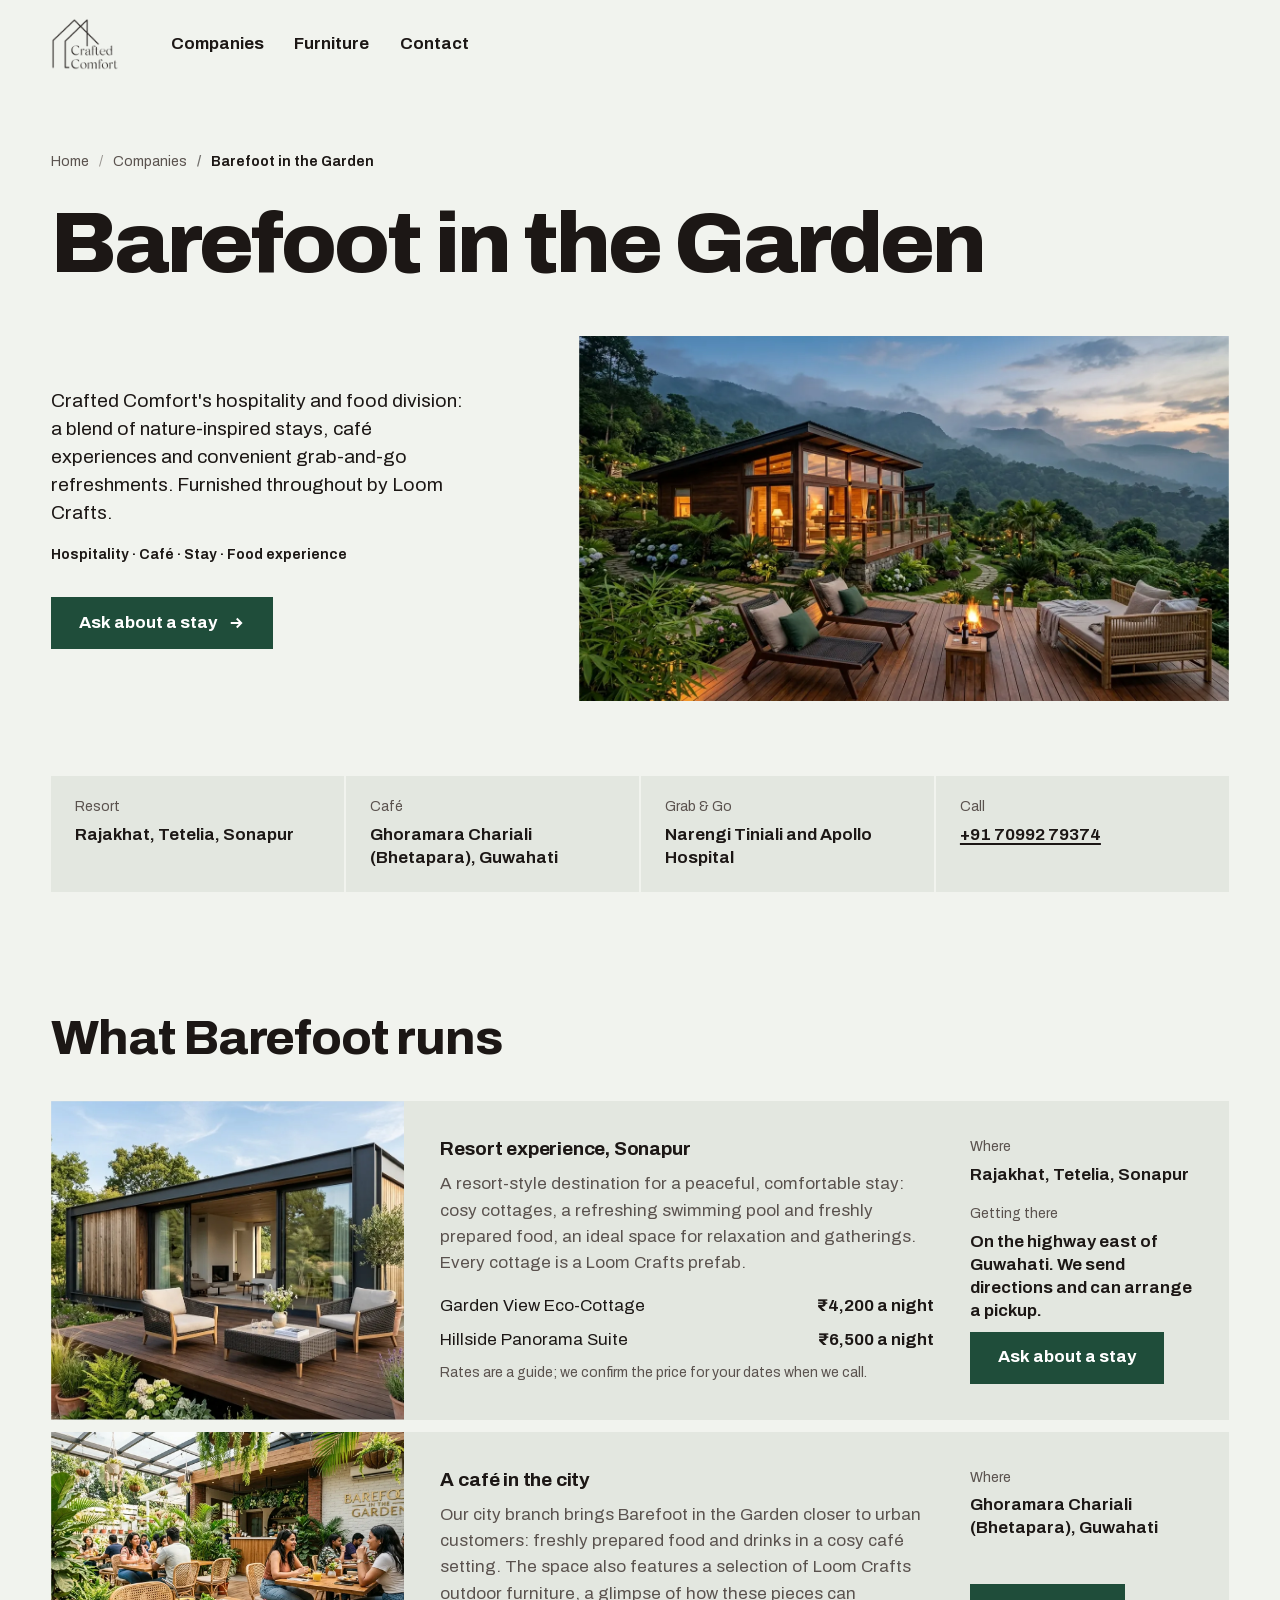
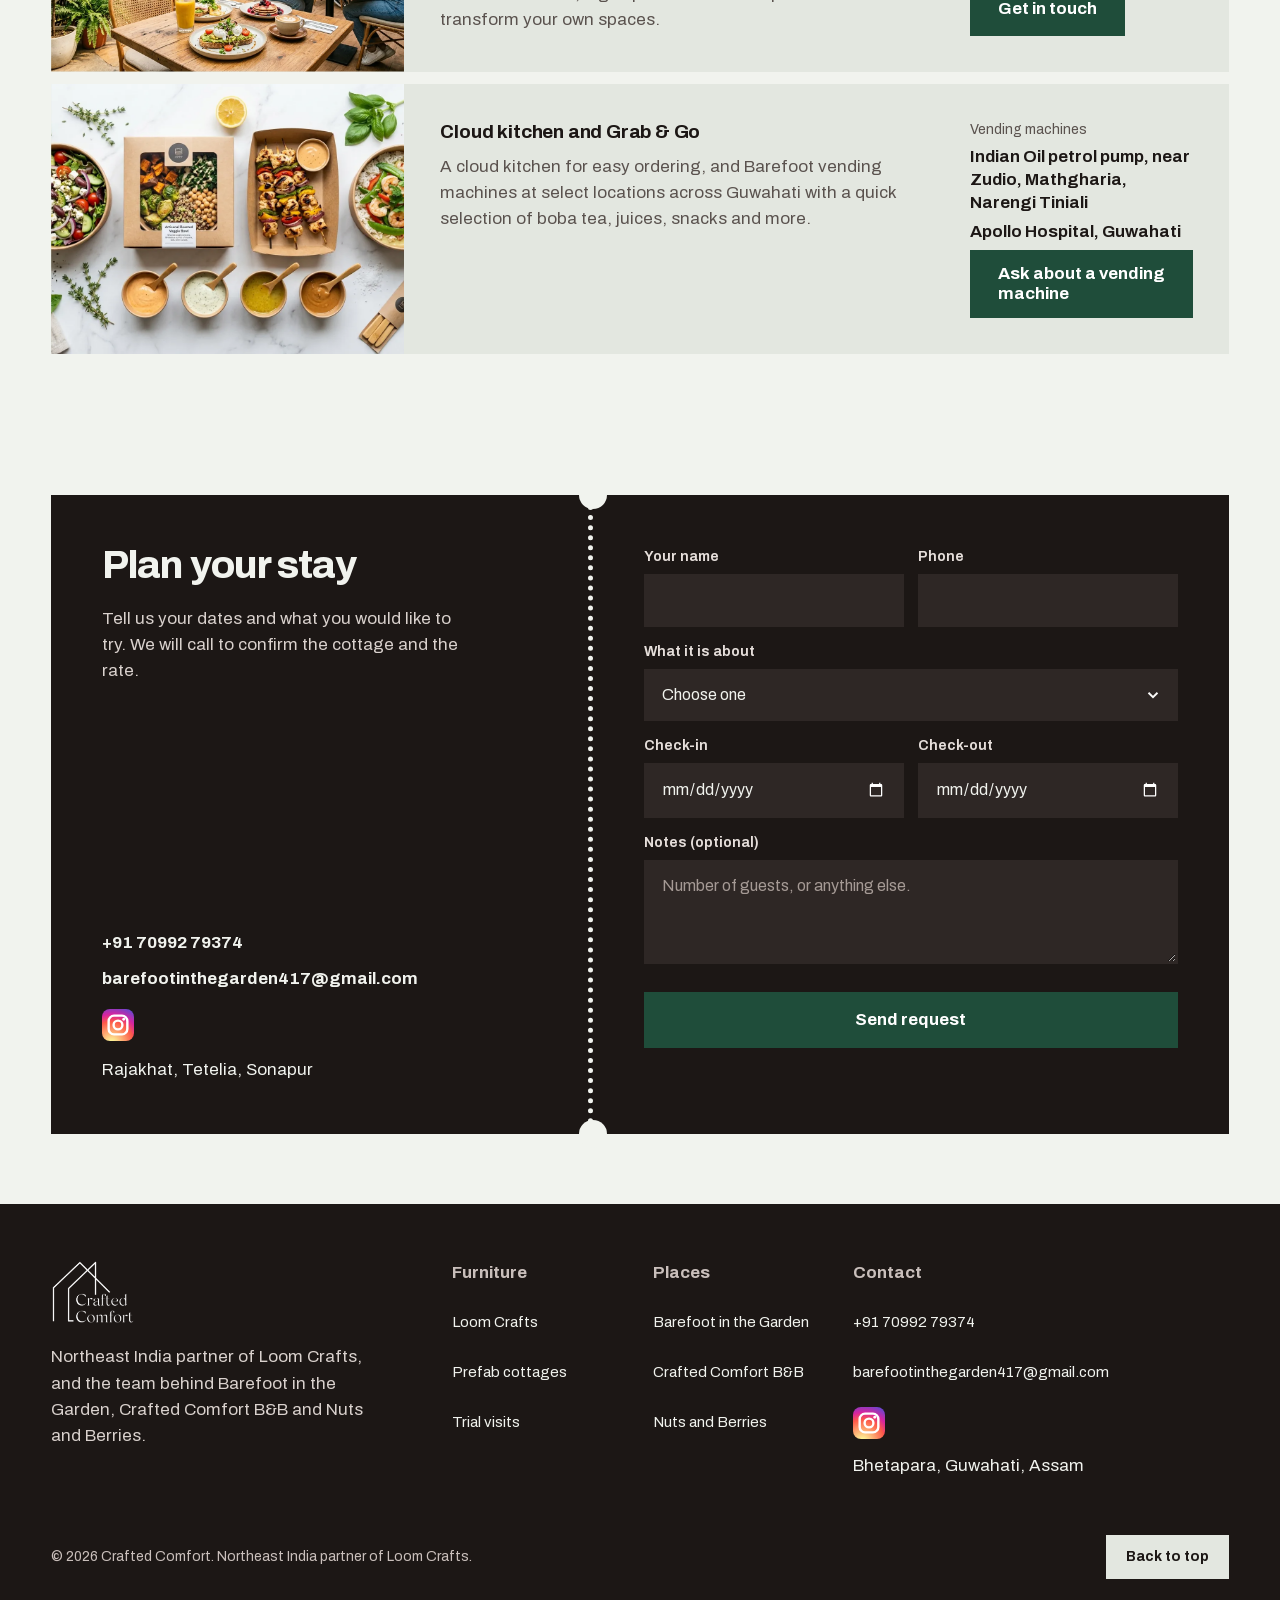
==== commit a04f403c: "Restructure folders for readability - Served files live under assets/: css, js, fonts, img/brand, im" ====
--- a/barefoot.html
+++ b/barefoot.html
@@ -4,454 +4,210 @@
   <meta charset="UTF-8">
   <meta name="viewport" content="width=device-width, initial-scale=1">
   <title>Barefoot in the Garden, Sonapur | Crafted Comfort</title>
-  <meta name="description" content="Crafted Comfort's hospitality and lifestyle brand: eco-resort cottages and plunge pool in Sonapur, urban café at Bhetapara Guwahati, cloud kitchen and grab-and-go vending.">
-  <meta name="theme-color" content="#9a3f1f">
-  <meta property="og:title" content="Barefoot in the Garden | Resort, Café & Lifestyle">
-  <meta property="og:description" content="Boutique eco-resort in Sonapur, café at Bhetapara Guwahati. Furnished exclusively with Loom Crafts luxury living spaces.">
-  <meta property="og:image" content="img/barefoot-resort.webp">
-  <link rel="icon" type="image/png" href="img/favicon.png">
-  <link rel="preload" href="fonts/archivo-latin.woff2" as="font" type="font/woff2" crossorigin>
-  <link rel="stylesheet" href="css/site.css?v=30">
-  <link rel="stylesheet" href="css/company-pages.css?v=30">
-  <script src="js/main.js?v=24" defer></script>
+  <meta name="description" content="Crafted Comfort's hospitality and food brand: a resort with cottages and a pool at Sonapur, a café at Ghoramara Chariali (Bhetapara), Guwahati, a cloud kitchen and grab-and-go vending machines.">
+  <meta name="theme-color" content="#1f4d3a">
+  <meta property="og:title" content="Barefoot in the Garden, Sonapur | Crafted Comfort">
+  <meta property="og:description" content="Crafted Comfort's hospitality and food brand: a resort with cottages and a pool at Sonapur, a café at Ghoramara Chariali (Bhetapara), Guwahati, a cloud kitchen and grab-and-go vending machines.">
+  <meta property="og:image" content="assets/img/photos/barefoot-resort.webp">
+  <link rel="icon" type="image/png" href="assets/img/brand/favicon.png">
+  <link rel="preload" href="assets/fonts/archivo-latin.woff2" as="font" type="font/woff2" crossorigin>
+  <link rel="stylesheet" href="assets/css/base.css">
+  <link rel="stylesheet" href="assets/css/elements.css">
+  <link rel="stylesheet" href="assets/css/sections.css">
+  <link rel="stylesheet" href="assets/css/page-hero.css">
+  <link rel="stylesheet" href="assets/css/footer.css">
+  <link rel="stylesheet" href="assets/css/motion.css">
+  <link rel="stylesheet" href="assets/css/media.css">
+  <link rel="stylesheet" href="assets/css/home.css">
+  <link rel="stylesheet" href="assets/css/company.css">
+  <link rel="stylesheet" href="assets/css/company-motion.css">
+  <script src="assets/js/main.js" defer></script>
 </head>
 <body>
   <a class="skip-link" href="#main">Skip to content</a>
 
   <header class="site-header site-header--left wrap">
     <a class="wordmark" href="index.html" aria-label="Crafted Comfort home">
-      <img src="img/logo-ink.png" alt="Crafted Comfort" width="160" height="122">
+      <img src="assets/img/brand/logo-ink.png" alt="Crafted Comfort" width="160" height="122">
     </a>
     <nav class="site-nav" aria-label="Main">
       <ul>
         <li><a href="index.html#companies">Companies</a></li>
         <li><a href="index.html#furniture">Furniture</a></li>
-        <li><a href="index.html#contact">Contact</a></li>
+        <li><a href="#contact">Contact</a></li>
       </ul>
     </nav>
   </header>
 
   <main id="main">
-    <!-- Elevated Brand Hero -->
-    <section class="brand-hero" aria-labelledby="brand-title">
-      <div class="wrap brand-hero-inner">
-        <div class="brand-hero-content">
-          <nav class="brand-hero-crumbs" aria-label="Breadcrumb">
-            <ol>
-              <li><a href="index.html">Home</a></li>
-              <li><a href="index.html#companies">Companies</a></li>
-              <li aria-current="page">Barefoot in the Garden</li>
-            </ol>
-          </nav>
-          
-          <div class="brand-eyebrow">
-            <span class="pulse-dot" aria-hidden="true"></span>
-            Boutique Resort &amp; Lifestyle Brand
-          </div>
-
-          <h1 id="brand-title" class="brand-hero-title">Barefoot in the Garden</h1>
-          <p class="brand-hero-desc">Where nature meets Loom Crafts living. A tranquil eco-resort sanctuary in Sonapur, an artisanal city café at Bhetapara, and smart grab-and-go food hubs across Guwahati.</p>
-          
-          <div class="brand-hero-tags">
-            <span class="brand-hero-tag">
-              <svg viewBox="0 0 24 24" fill="none" stroke="currentColor" stroke-width="2.2" aria-hidden="true"><path d="M3 9l9-7 9 7v11a2 2 0 0 1-2 2H5a2 2 0 0 1-2-2z"/><polyline points="9 22 9 12 15 12 15 22"/></svg>
-              Modular Eco-Cottages
-            </span>
-            <span class="brand-hero-tag">
-              <svg viewBox="0 0 24 24" fill="none" stroke="currentColor" stroke-width="2.2" aria-hidden="true"><circle cx="12" cy="12" r="10"/><path d="M12 6v6l4 2"/></svg>
-              35 Mins from Guwahati
-            </span>
-            <span class="brand-hero-tag">
-              <svg viewBox="0 0 24 24" fill="none" stroke="currentColor" stroke-width="2.2" aria-hidden="true"><path d="M18 8h1a4 4 0 0 1 0 8h-1"/><path d="M2 8h16v9a4 4 0 0 1-4 4H6a4 4 0 0 1-4-4V8z"/><line x1="6" y1="1" x2="6" y2="4"/><line x1="10" y1="1" x2="10" y2="4"/><line x1="14" y1="1" x2="14" y2="4"/></svg>
-              Artisanal Café in City
-            </span>
-            <span class="brand-hero-tag">
-              <svg viewBox="0 0 24 24" fill="none" stroke="currentColor" stroke-width="2.2" aria-hidden="true"><path d="M12 2l3.09 6.26L22 9.27l-5 4.87 1.18 6.88L12 17.77l-6.18 3.25L7 14.14 2 9.27l6.91-1.01L12 2z"/></svg>
-              100% Loom Crafts Living
-            </span>
-          </div>
-
-          <div class="brand-hero-actions">
-            <a class="btn-luxury" href="#cottages">
-              Explore Suites &amp; Stays
-              <svg viewBox="0 0 24 24" width="18" height="18" fill="none" stroke="currentColor" stroke-width="2.5" aria-hidden="true"><path d="M5 12h14M13 6l6 6-6 6"/></svg>
-            </a>
-            <a class="btn-luxury-outline" href="#contact">
-              Direct Booking Concierge
-            </a>
-          </div>
-        </div>
-
-        <div class="brand-hero-visual">
-          <div class="brand-visual-frame">
-            <img src="img/barefoot-resort.webp" alt="Barefoot in the Garden resort cottage and illuminated deck in Sonapur" width="1376" height="768" fetchpriority="high">
-          </div>
-          <div class="brand-floating-badge">
-            <div class="badge-icon">
-              <svg viewBox="0 0 24 24" width="22" height="22" fill="none" stroke="currentColor" stroke-width="2.5" aria-hidden="true"><path d="M12 2v20M17 5H9.5a3.5 3.5 0 0 0 0 7h5a3.5 3.5 0 0 1 0 7H6"/></svg>
-            </div>
-            <div>
-              <strong>Rajakhat, Sonapur</strong>
-              <span>Scenic Hillside Retreat &amp; Pool</span>
-            </div>
-          </div>
-        </div>
-      </div>
+    <div class="page-hero wrap">
+      <nav class="crumbs rise" aria-label="Breadcrumb">
+        <ol>
+          <li><a href="index.html">Home</a></li>
+          <li><a href="index.html#companies">Companies</a></li>
+          <li aria-current="page">Barefoot in the Garden</li>
+        </ol>
+      </nav>
+      <h1 class="display rise" style="--i:1">Barefoot in the Garden</h1>
+      <div class="page-hero-copy rise" style="--i:2">
+        <p class="lead">Crafted Comfort's hospitality and food division: a blend of nature-inspired stays, café experiences and convenient grab-and-go refreshments. Furnished throughout by Loom Crafts.</p>
+        <p class="meta small">Hospitality · Café · Stay · Food experience</p>
+        <a class="btn" href="#contact">Ask about a stay
+          <svg viewBox="0 0 24 24" fill="none" stroke="currentColor" stroke-width="2.5" aria-hidden="true"><path d="M5 12h14M13 6l6 6-6 6"/></svg>
+        </a>
+      </div>
+      <div class="page-hero-media">
+        <div class="frame"><div class="shutter"><img src="assets/img/photos/barefoot-resort.webp" alt="A prefab cottage with a lit deck in the hills at Sonapur" width="1376" height="768" fetchpriority="high"></div></div>
+      </div>
+      <dl class="keyfacts">
+        <div class="reveal" style="--i:0"><dt>Resort</dt><dd>Rajakhat, Tetelia, Sonapur</dd></div>
+        <div class="reveal" style="--i:1"><dt>Café</dt><dd>Ghoramara Chariali (Bhetapara), Guwahati</dd></div>
+        <div class="reveal" style="--i:2"><dt>Grab &amp; Go</dt><dd>Narengi Tiniali and Apollo Hospital</dd></div>
+        <div class="reveal" style="--i:3"><dt>Call</dt><dd><a href="tel:+917099279374">+91 70992 79374</a></dd></div>
+      </dl>
+    </div>
+
+    <section class="section wrap" aria-labelledby="runs-title">
+      <div class="section-head reveal">
+        <h2 class="heading" id="runs-title">What Barefoot runs</h2>
+      </div>
+      <ul class="offers">
+        <li class="offer reveal" id="stay">
+          <div class="offer-media"><img src="assets/img/photos/prefab-cottages.webp" alt="A Loom Crafts prefab cottage with a timber deck at Sonapur" width="1376" height="768" loading="lazy" decoding="async"></div>
+          <div class="offer-body">
+            <h3 class="name">Resort experience, Sonapur</h3>
+            <p>A resort-style destination for a peaceful, comfortable stay: cosy cottages, a refreshing swimming pool and freshly prepared food, an ideal space for relaxation and gatherings. Every cottage is a Loom Crafts prefab.</p>
+            <ul class="offer-list">
+              <li><span>Garden View Eco-Cottage</span><span>₹4,200 a night</span></li>
+              <li><span>Hillside Panorama Suite</span><span>₹6,500 a night</span></li>
+            </ul>
+            <p class="small">Rates are a guide; we confirm the price for your dates when we call.</p>
+          </div>
+          <div class="offer-side">
+            <p class="small">Where</p>
+            <p>Rajakhat, Tetelia, Sonapur</p>
+            <p class="small">Getting there</p>
+            <p>On the highway east of Guwahati. We send directions and can arrange a pickup.</p>
+            <a class="btn" href="#contact">Ask about a stay</a>
+          </div>
+        </li>
+        <li class="offer reveal" id="dining">
+          <div class="offer-media"><img src="assets/img/photos/barefoot-dining.webp" alt="Café tables and woven chairs at Barefoot in the Garden" width="1376" height="768" loading="lazy" decoding="async"></div>
+          <div class="offer-body">
+            <h3 class="name">A café in the city</h3>
+            <p>Our city branch brings Barefoot in the Garden closer to urban customers: freshly prepared food and drinks in a cosy café setting. The space also features a selection of Loom Crafts outdoor furniture, a glimpse of how these pieces can transform your own spaces.</p>
+          </div>
+          <div class="offer-side">
+            <p class="small">Where</p>
+            <p>Ghoramara Chariali (Bhetapara), Guwahati</p>
+            <a class="btn" href="#contact">Get in touch</a>
+          </div>
+        </li>
+        <li class="offer reveal" id="kitchen">
+          <div class="offer-media"><img src="assets/img/photos/cloud-kitchen.webp" alt="Fresh meals packed in a kitchen beside a vending machine" width="1376" height="768" loading="lazy" decoding="async"></div>
+          <div class="offer-body">
+            <h3 class="name">Cloud kitchen and Grab &amp; Go</h3>
+            <p>A cloud kitchen for easy ordering, and Barefoot vending machines at select locations across Guwahati with a quick selection of boba tea, juices, snacks and more.</p>
+          </div>
+          <div class="offer-side">
+            <p class="small">Vending machines</p>
+            <p>Indian Oil petrol pump, near Zudio, Mathgharia, Narengi Tiniali</p>
+            <p>Apollo Hospital, Guwahati</p>
+            <a class="btn" href="#contact">Ask about a vending machine</a>
+          </div>
+        </li>
+      </ul>
     </section>
 
-    <!-- Sticky Navigation Bar -->
-    <nav class="brand-quicknav" aria-label="Brand page sections">
-      <div class="wrap">
-        <ul class="brand-quicknav-list">
-          <li class="brand-quicknav-item"><a class="active" href="#cottages">Resort &amp; Cottages</a></li>
-          <li class="brand-quicknav-item"><a href="#cafe">The City Café</a></li>
-          <li class="brand-quicknav-item"><a href="#vending">Cloud Kitchen &amp; Vending</a></li>
-          <li class="brand-quicknav-item"><a href="#travel">Getting to Sonapur</a></li>
-          <li class="brand-quicknav-item"><a href="#contact">Concierge &amp; Booking</a></li>
-        </ul>
-      </div>
-    </nav>
-
-    <!-- Cottages Section -->
-    <section id="cottages" class="section wrap" aria-labelledby="cottages-title">
-      <div class="brand-section-header">
-        <span class="section-kicker">Resort Sanctuary</span>
-        <h2 id="cottages-title" class="heading">Private Cottages &amp; Hillside Suites</h2>
-        <p class="lead">Each cottage at Barefoot in the Garden is an authentic Loom Crafts modular prefab set amidst pristine greens and hills at Rajakhat, Tetelia. Experience how peaceful life feels when design and nature harmonize.</p>
-      </div>
-
-      <div class="luxury-grid-2">
-        <!-- Cottage 1 -->
-        <article class="luxury-card">
-          <div class="luxury-card-media">
-            <img src="img/prefab-cottages.webp" alt="Garden View Eco-Cottage with timber deck and lawn" width="1376" height="768" loading="lazy">
-            <span class="card-media-badge">Eco-Living</span>
-            <span class="card-media-price">₹4,200 / night</span>
-          </div>
-          <div class="luxury-card-body">
-            <h3 class="luxury-card-title">Garden View Eco-Cottage</h3>
-            <p class="luxury-card-desc">A modern steel-and-timber prefab cottage nestled on private lawn grounds. Built with climate-resilient insulation, private sun veranda, and surrounded by quiet nature.</p>
-            
-            <div class="card-amenities">
-              <span class="amenity-chip">
-                <svg viewBox="0 0 24 24" fill="none" stroke="currentColor" stroke-width="2" aria-hidden="true"><rect x="3" y="4" width="18" height="16" rx="2"/><line x1="16" y1="2" x2="16" y2="6"/><line x1="8" y1="2" x2="8" y2="6"/></svg>
-                Private Veranda
-              </span>
-              <span class="amenity-chip">
-                <svg viewBox="0 0 24 24" fill="none" stroke="currentColor" stroke-width="2" aria-hidden="true"><circle cx="12" cy="12" r="10"/><path d="M8 14s1.5 2 4 2 4-2 4-2"/></svg>
-                Loom Crafts Daybed
-              </span>
-              <span class="amenity-chip">
-                <svg viewBox="0 0 24 24" fill="none" stroke="currentColor" stroke-width="2" aria-hidden="true"><path d="M12 22a7 7 0 0 0 7-7c0-2-1-3.9-3-5.5s-3.5-4-4-6.5c-.5 2.5-2 4.9-4 6.5C6 11.1 5 13 5 15a7 7 0 0 0 7 7z"/></svg>
-                Rainfall Shower
-              </span>
-              <span class="amenity-chip">
-                <svg viewBox="0 0 24 24" fill="none" stroke="currentColor" stroke-width="2" aria-hidden="true"><path d="M5 12.55a11 11 0 0 1 14.08 0"/><path d="M1.42 9a16 16 0 0 1 21.16 0"/><circle cx="12" cy="20" r="1"/></svg>
-                Wi-Fi &amp; Breakfast
-              </span>
-            </div>
-
-            <div class="card-action-row">
-              <a class="btn-card-primary" href="#contact" data-select-suite="Garden View Eco-Cottage">Reserve this Cottage</a>
-              <a class="btn-card-secondary" href="tel:+917099279374">Call to Check</a>
-            </div>
-          </div>
-        </article>
-
-        <!-- Cottage 2 -->
-        <article class="luxury-card">
-          <div class="luxury-card-media">
-            <img src="img/barefoot-resort.webp" alt="Hillside Panorama Suite with plunge pool and illuminated deck" width="1376" height="768" loading="lazy">
-            <span class="card-media-badge">Signature Suite</span>
-            <span class="card-media-price">₹6,500 / night</span>
-          </div>
-          <div class="luxury-card-body">
-            <h3 class="luxury-card-title">Hillside Panorama Suite</h3>
-            <p class="luxury-card-desc">Our flagship elevated retreat overlooking the lush Sonapur ridgeline. Features private timber decking, an outdoor plunge pool, evening bioethanol fire pit, and full Loom Crafts lounge.</p>
-            
-            <div class="card-amenities">
-              <span class="amenity-chip">
-                <svg viewBox="0 0 24 24" fill="none" stroke="currentColor" stroke-width="2" aria-hidden="true"><circle cx="12" cy="12" r="10"/><path d="M2 12h20"/></svg>
-                Plunge Pool Access
-              </span>
-              <span class="amenity-chip">
-                <svg viewBox="0 0 24 24" fill="none" stroke="currentColor" stroke-width="2" aria-hidden="true"><path d="M12 2c1.5 3 4 5 4 8a4 4 0 0 1-8 0c0-3 2.5-5 4-8z"/></svg>
-                Fire Pit Deck
-              </span>
-              <span class="amenity-chip">
-                <svg viewBox="0 0 24 24" fill="none" stroke="currentColor" stroke-width="2" aria-hidden="true"><path d="M3 9l9-7 9 7v11a2 2 0 0 1-2 2H5a2 2 0 0 1-2-2z"/></svg>
-                Hillside Views
-              </span>
-              <span class="amenity-chip">
-                <svg viewBox="0 0 24 24" fill="none" stroke="currentColor" stroke-width="2" aria-hidden="true"><path d="M18 8h1a4 4 0 0 1 0 8h-1"/><path d="M2 8h16v9a4 4 0 0 1-4 4H6a4 4 0 0 1-4-4V8z"/></svg>
-                In-Suite Dining
-              </span>
-            </div>
-
-            <div class="card-action-row">
-              <a class="btn-card-primary" href="#contact" data-select-suite="Hillside Panorama Suite">Reserve this Suite</a>
-              <a class="btn-card-secondary" href="tel:+917099279374">Call to Check</a>
-            </div>
-          </div>
-        </article>
-      </div>
-    </section>
-
-    <!-- City Café Section -->
-    <section id="cafe" class="section wrap" aria-labelledby="cafe-title">
-      <div class="luxury-card" style="padding: clamp(28px, 4vw, 56px); background: #ffffff;">
-        <div class="tab-content-panel">
-          <div class="panel-img">
-            <img src="img/barefoot-dining.webp" alt="Terrace café tables and handcrafted woven chairs at Barefoot in the Garden" width="1376" height="768" loading="lazy">
-          </div>
-          <div class="panel-info">
-            <span class="section-kicker">Guwahati Urban Hub</span>
-            <h2 id="cafe-title" class="heading" style="margin-top: 4px;">A Café in the City</h2>
-            <p>Our city outpost at <strong>Ghoramara Chariali (Bhetapara), Guwahati</strong> brings the Barefoot ethos right to your doorstep. Savor freshly prepared wholesome meals, artisanal brews, and organic teas in a peaceful setting.</p>
-            <p>Every table, armchair, and dining set in the café is crafted by Loom Crafts. Enjoy your meal and personally test the comfort and materials before ordering pieces for your home.</p>
-            
-            <ul class="tab-specs-list">
-              <li class="tab-spec-item">
-                <svg viewBox="0 0 24 24" fill="none" stroke="currentColor" stroke-width="2.5"><polyline points="20 6 9 17 4 12"/></svg>
-                <span>Specialty Coffees &amp; Fresh Juices</span>
-              </li>
-              <li class="tab-spec-item">
-                <svg viewBox="0 0 24 24" fill="none" stroke="currentColor" stroke-width="2.5"><polyline points="20 6 9 17 4 12"/></svg>
-                <span>Loom Crafts Furniture Testbed</span>
-              </li>
-              <li class="tab-spec-item">
-                <svg viewBox="0 0 24 24" fill="none" stroke="currentColor" stroke-width="2.5"><polyline points="20 6 9 17 4 12"/></svg>
-                <span>Open-air &amp; Indoor Seating</span>
-              </li>
-              <li class="tab-spec-item">
-                <svg viewBox="0 0 24 24" fill="none" stroke="currentColor" stroke-width="2.5"><polyline points="20 6 9 17 4 12"/></svg>
-                <span>Bhetapara, Guwahati</span>
-              </li>
-            </ul>
-
-            <a class="btn-luxury" href="#contact" style="width: fit-content;">Plan a Café Visit / Booking</a>
-          </div>
-        </div>
-      </div>
-    </section>
-
-    <!-- Cloud Kitchen & Grab & Go -->
-    <section id="vending" class="section wrap" aria-labelledby="vending-title">
-      <div class="brand-section-header">
-        <span class="section-kicker">Convenient Food Services</span>
-        <h2 id="vending-title" class="heading">Cloud Kitchen &amp; Grab-and-Go Hubs</h2>
-        <p class="lead">Fresh, hygienic meals prepared in our central kitchen alongside automated Barefoot vending machines stationed across prime Guwahati locations for quick refreshments 24/7.</p>
-      </div>
-
-      <div class="luxury-grid-2">
-        <article class="luxury-card">
-          <div class="luxury-card-media" style="aspect-ratio: 16/9;">
-            <img src="img/cloud-kitchen.webp" alt="Fresh meals being packed in cloud kitchen" width="1376" height="768" loading="lazy">
-            <span class="card-media-badge">Gourmet Delivery</span>
-          </div>
-          <div class="luxury-card-body">
-            <h3 class="luxury-card-title">Central Cloud Kitchen</h3>
-            <p class="luxury-card-desc">Gourmet meals, party packs, and curated catering crafted with fresh seasonal ingredients. Designed for quick home delivery or private resort catering.</p>
-            <div class="card-action-row">
-              <a class="btn-luxury" href="tel:+917099279374">Order Meal Service</a>
-            </div>
-          </div>
-        </article>
-
-        <article class="luxury-card">
-          <div class="luxury-card-body" style="padding: clamp(24px, 3vw, 36px); justify-content: center;">
-            <span class="section-kicker" style="color: #128c7e;">● Live Vending Network</span>
-            <h3 class="luxury-card-title" style="margin-bottom: 14px;">Smart Vending Machines</h3>
-            <p class="luxury-card-desc">State-of-the-art grab-and-go refrigerated machines serving organic juices, chilled boba teas, protein snacks, and fresh bakes.</p>
-            
-            <div style="display: flex; flex-direction: column; gap: 12px; margin-bottom: 24px;">
-              <div style="display: flex; align-items: center; gap: 12px; padding: 12px 16px; border-radius: 10px; background: var(--ground); border: 1px solid var(--card-border);">
-                <span style="width: 10px; height: 10px; border-radius: 50%; background: #10b981; flex-shrink: 0;"></span>
-                <div>
-                  <strong style="display: block; font-size: 0.9375rem;">Indian Oil Petrol Pump</strong>
-                  <span style="font-size: 0.8125rem; color: var(--muted);">Near Zudio, Mathgharia, Narengi Tiniali</span>
-                </div>
-              </div>
-              <div style="display: flex; align-items: center; gap: 12px; padding: 12px 16px; border-radius: 10px; background: var(--ground); border: 1px solid var(--card-border);">
-                <span style="width: 10px; height: 10px; border-radius: 50%; background: #10b981; flex-shrink: 0;"></span>
-                <div>
-                  <strong style="display: block; font-size: 0.9375rem;">Apollo Hospital</strong>
-                  <span style="font-size: 0.8125rem; color: var(--muted);">Christian Basti, GS Road, Guwahati</span>
-                </div>
-              </div>
-            </div>
-
-            <a class="btn-card-secondary" href="#contact">Host a Machine at Your Facility</a>
-          </div>
-        </article>
-      </div>
-    </section>
-
-    <!-- Experience Banner -->
-    <div class="wrap">
-      <div class="experience-banner">
-        <div>
-          <span class="section-kicker" style="color: #e5a952;">The Experience Principle</span>
-          <h2 class="heading">Try Before You Invest</h2>
-          <p class="lead-gold">A brochure or catalog cannot show you how a sofa weathers high humidity, or how peaceful a modular prefab cottage sounds during monsoon rain. Barefoot in the Garden was created so you can stay in one, test every detail, and order with absolute conviction.</p>
-          <a class="btn-luxury" href="loom-crafts.html">Explore Loom Crafts Catalogue</a>
-        </div>
-        <div class="experience-banner-media">
-          <img src="img/outdoor-furniture.webp" alt="Loom Crafts outdoor sofa set on terrace at Sonapur resort" width="1376" height="768" loading="lazy">
-        </div>
-      </div>
-    </div>
-
-    <!-- Getting Here Section -->
-    <section id="travel" class="section wrap" aria-labelledby="travel-title">
-      <div class="tab-content-panel" style="background: var(--card-bg); padding: clamp(24px, 4vw, 48px); border-radius: var(--radius-lg); border: 1px solid var(--card-border);">
-        <div class="panel-img">
-          <img src="img/sonapur-located-in-the-outskirts-of-guwahati.webp" alt="Highway route towards Sonapur amidst green hills" width="1400" height="906" loading="lazy">
-        </div>
-        <div class="panel-info">
-          <span class="section-kicker">Smooth Travel</span>
-          <h2 id="travel-title" class="heading">Getting to Sonapur</h2>
-          <p>Sonapur is located on the eastern national highway corridor, just 35 minutes scenic drive from central Guwahati. Our resort at Rajakhat, Tetelia is easily accessible by car or taxi.</p>
-          <p>Upon booking confirmation, our concierge sends you exact location coordinates, driving tips, and can coordinate a private city transfer upon request.</p>
-          <a class="btn-luxury-outline" href="https://maps.google.com" target="_blank" rel="noopener">Open in Maps</a>
-        </div>
-      </div>
-    </section>
-
-    <!-- Modern Luxury Concierge Booking Card -->
-    <section id="contact" class="concierge-section wrap" aria-labelledby="concierge-title">
-      <div class="concierge-card">
-        <div class="concierge-sidebar">
-          <div class="concierge-sidebar-top">
-            <span class="section-kicker" style="color: #e5a952;">Direct Inquiries</span>
-            <h2 id="concierge-title">Plan Your Barefoot Stay</h2>
-            <p>Tell us your dates and desired cottage. Our Guwahati reservations concierge responds directly to confirm availability and tailored pricing.</p>
-
-            <div class="concierge-direct-actions">
-              <a class="direct-action-btn whatsapp-btn" href="https://wa.me/917099279374?text=Hi%20Crafted%20Comfort,%20I'm%20interested%20in%20booking%20a%20stay%20at%20Barefoot%20in%20the%20Garden." target="_blank" rel="noopener">
-                <svg viewBox="0 0 24 24" fill="currentColor" aria-hidden="true"><path d="M17.472 14.382c-.297-.149-1.758-.867-2.03-.967-.273-.099-.471-.148-.67.15-.197.297-.767.966-.94 1.164-.173.199-.347.223-.644.075-.297-.15-1.255-.463-2.39-1.475-.883-.788-1.48-1.761-1.653-2.059-.173-.297-.018-.458.13-.606.134-.133.298-.347.446-.52.149-.174.198-.298.298-.497.099-.198.05-.371-.025-.52-.075-.149-.669-1.612-.916-2.207-.242-.579-.487-.5-.669-.51-.173-.008-.371-.01-.57-.01-.198 0-.52.074-.792.372-.272.297-1.04 1.016-1.04 2.479 0 1.462 1.065 2.875 1.213 3.074.149.198 2.096 3.2 5.077 4.487.709.306 1.262.489 1.694.625.712.227 1.36.195 1.871.118.571-.085 1.758-.719 2.006-1.413.248-.694.248-1.289.173-1.413-.074-.124-.272-.198-.57-.347m-5.421 7.403h-.004a9.87 9.87 0 01-5.031-1.378l-.361-.214-3.741.982.998-3.648-.235-.374a9.86 9.86 0 01-1.51-5.26c.001-5.45 4.436-9.884 9.888-9.884 2.64 0 5.122 1.03 6.988 2.898a9.825 9.825 0 012.893 6.994c-.003 5.45-4.437 9.884-9.885 9.884m8.413-18.297A11.815 11.815 0 0012.05 0C5.495 0 .16 5.335.157 11.892c0 2.096.547 4.142 1.588 5.945L.057 24l6.305-1.654a11.882 11.882 0 005.683 1.448h.005c6.554 0 11.89-5.335 11.893-11.893a11.821 11.821 0 00-3.48-8.413z"/></svg>
-                Instant WhatsApp Booking
-              </a>
-              <a class="direct-action-btn" href="tel:+917099279374">
-                <svg viewBox="0 0 24 24" fill="none" stroke="currentColor" stroke-width="2.2" aria-hidden="true"><path d="M22 16.92v3a2 2 0 0 1-2.18 2 19.79 19.79 0 0 1-8.63-3.07 19.5 19.5 0 0 1-6-6 19.79 19.79 0 0 1-3.07-8.67A2 2 0 0 1 4.11 2h3a2 2 0 0 1 2 1.72 12.84 12.84 0 0 0 .7 2.81 2 2 0 0 1-.45 2.11L8.09 9.91a16 16 0 0 0 6 6l1.27-1.27a2 2 0 0 1 2.11-.45 12.84 12.84 0 0 0 2.81.7A2 2 0 0 1 22 16.92z"/></svg>
-                Call: +91 70992 79374
-              </a>
-              <a class="direct-action-btn" href="mailto:barefootinthegarden417@gmail.com">
-                <svg viewBox="0 0 24 24" fill="none" stroke="currentColor" stroke-width="2.2" aria-hidden="true"><path d="M4 4h16c1.1 0 2 .9 2 2v12c0 1.1-.9 2-2 2H4c-1.1 0-2-.9-2-2V6c0-1.1.9-2 2-2z"/><polyline points="22,6 12,13 2,6"/></svg>
-                barefootinthegarden417@gmail.com
-              </a>
-            </div>
-          </div>
-
-          <div class="concierge-address-info">
-            <strong>Barefoot in the Garden</strong><br>
-            Rajakhat, Tetelia, Sonapur, Assam<br>
-            City Café: Ghoramara Chariali (Bhetapara), Guwahati
-          </div>
-        </div>
-
-        <div class="concierge-form-area">
-          <div class="concierge-form-header">
-            <h3>Reserve or Inquire Online</h3>
-            <p>Fill out your details below and we'll confirm cottage availability within the day.</p>
-          </div>
-
-          <form class="concierge-form" data-enquiry novalidate>
-            <div class="form-grid-2">
-              <div class="form-field-modern">
-                <label for="b-name">Your Full Name</label>
-                <input id="b-name" name="Name" type="text" placeholder="e.g. Alok Sharma" autocomplete="name" required>
-              </div>
-              <div class="form-field-modern">
-                <label for="b-phone">Phone Number</label>
-                <input id="b-phone" name="Phone" type="tel" placeholder="+91 98765 43210" autocomplete="tel" required>
-              </div>
-            </div>
-
-            <div class="form-field-modern">
-              <label for="b-interest">Purpose of Visit</label>
-              <select id="b-interest" name="Interest" required>
-                <option value="">Select an option</option>
-                <option value="Garden View Eco-Cottage Stay">Garden View Eco-Cottage Stay (₹4,200/night)</option>
-                <option value="Hillside Panorama Suite Stay">Hillside Panorama Suite Stay (₹6,500/night)</option>
-                <option value="Loom Crafts Furniture Trial Visit">Loom Crafts Furniture / Prefab Trial Visit</option>
-                <option value="City Café Visit at Bhetapara">City Café Visit at Bhetapara</option>
-                <option value="Smart Vending Inquiry">Smart Vending Hub Inquiry</option>
-              </select>
-            </div>
-
-            <div class="form-grid-2">
-              <div class="form-field-modern">
-                <label for="b-checkin">Preferred Check-In</label>
-                <input id="b-checkin" name="CheckIn" type="date">
-              </div>
-              <div class="form-field-modern">
-                <label for="b-guests">Number of Guests</label>
-                <select id="b-guests" name="Guests">
-                  <option>1-2 Guests</option>
-                  <option>3-4 Guests</option>
-                  <option>5+ Family / Gathering</option>
-                </select>
-              </div>
-            </div>
-
-            <div class="form-field-modern">
-              <label for="b-notes">Special Requests / Questions</label>
-              <textarea id="b-notes" name="Notes" rows="3" placeholder="Dietary preferences, pickup needs, or specific furniture you wish to test..."></textarea>
-            </div>
-
-            <button type="submit" class="btn-submit-luxury">
-              Submit Reservation Request
-              <svg viewBox="0 0 24 24" width="18" height="18" fill="none" stroke="currentColor" stroke-width="2.5" aria-hidden="true"><path d="M5 12h14M13 6l6 6-6 6"/></svg>
-            </button>
-            <div class="form-status" aria-live="polite" style="margin-top: 14px;"></div>
-          </form>
-        </div>
+    <section id="contact" class="section wrap" aria-labelledby="contact-title">
+      <div class="coupon reveal">
+        <div class="coupon-left on-ink">
+          <div>
+            <h2 class="heading" id="contact-title">Plan your stay</h2>
+            <p>Tell us your dates and what you would like to try. We will call to confirm the cottage and the rate.</p>
+          </div>
+          <div class="contact-lines">
+            <a href="tel:+917099279374">+91 70992 79374</a>
+            <a href="mailto:barefootinthegarden417@gmail.com">barefootinthegarden417@gmail.com</a>
+            <a class="social" href="https://www.instagram.com/barefootinthegarden/" rel="noopener" aria-label="Instagram @barefootinthegarden"><svg viewBox="0 0 24 24" width="32" height="32" aria-hidden="true"><defs><radialGradient id="ig-grad" cx="30%" cy="107%" r="150%"><stop offset="0" stop-color="#fdf497"/><stop offset="0.05" stop-color="#fdf497"/><stop offset="0.45" stop-color="#fd5949"/><stop offset="0.6" stop-color="#d6249f"/><stop offset="0.9" stop-color="#285aeb"/></radialGradient></defs><rect width="24" height="24" rx="6" fill="url(#ig-grad)"/><rect x="5" y="5" width="14" height="14" rx="4" fill="none" stroke="#fff" stroke-width="1.8"/><circle cx="12" cy="12" r="3.3" fill="none" stroke="#fff" stroke-width="1.8"/><circle cx="16.3" cy="7.7" r="1.05" fill="#fff"/></svg></a>
+            <span>Rajakhat, Tetelia, Sonapur</span>
+          </div>
+        </div>
+
+        <form class="coupon-form on-ink" data-enquiry novalidate>
+          <div class="field-row">
+          <div class="field">
+            <label for="b-name">Your name</label>
+            <input id="b-name" name="Name" type="text" autocomplete="name" required>
+          </div>
+          <div class="field">
+            <label for="b-phone">Phone</label>
+            <input id="b-phone" name="Phone" type="tel" autocomplete="tel" inputmode="tel" required>
+          </div>
+          </div>
+          <div class="field">
+            <label for="b-interest">What it is about</label>
+            <select id="b-interest" name="Interest" required><option value="">Choose one</option><option>Cottage stay at Sonapur</option><option>Trial visit for furniture or cottages</option><option>Café at Ghoramara Chariali</option><option>Cloud kitchen order</option><option>Vending machine</option></select>
+          </div>
+          <div class="field-row">
+          <div class="field">
+            <label for="b-from">Check-in</label>
+            <input id="b-from" name="Check-in" type="date">
+          </div>
+          <div class="field">
+            <label for="b-to">Check-out</label>
+            <input id="b-to" name="Check-out" type="date">
+          </div>
+          </div>
+          <div class="field">
+            <label for="b-notes">Notes (optional)</label>
+            <textarea id="b-notes" name="Notes" placeholder="Number of guests, or anything else."></textarea>
+          </div>
+          <button class="btn" type="submit">Send request</button>
+          <p class="form-status small" role="status" aria-live="polite"></p>
+        </form>
       </div>
     </section>
   </main>
 
-  <footer class="site-footer">
-    <div class="wrap footer-body">
-      <div class="footer-brand">
-        <a href="index.html" aria-label="Crafted Comfort"><img src="img/logo-white.png" alt="Crafted Comfort" width="160" height="122"></a>
-        <p>Crafted Comfort, Guwahati. Northeast India partner of Loom Crafts, and the company behind Barefoot in the Garden, Crafted Comfort B&amp;B and Nuts and Berries.</p>
-      </div>
-
-      <div class="footer-col">
-        <h2>Companies</h2>
-        <ul>
-          <li><a href="loom-crafts.html">Loom Crafts</a></li>
-          <li><a href="barefoot.html">Barefoot in the Garden</a></li>
-          <li><a href="bnb.html">Crafted Comfort B&amp;B</a></li>
-          <li><a href="nuts-and-berries.html">Nuts and Berries</a></li>
-        </ul>
-      </div>
-
-      <div class="footer-col">
-        <h2>Explore</h2>
-        <ul>
-          <li><a href="index.html#furniture">Outdoor Furniture</a></li>
-          <li><a href="loom-crafts.html#prefab">Prefab Cottages</a></li>
-          <li><a href="index.html#visit">Try Before You Buy</a></li>
-          <li><a href="#contact">Reservations</a></li>
-        </ul>
-      </div>
-
-      <div class="footer-col contact">
-        <h2>Contact</h2>
-        <ul>
-          <li><a href="tel:+917099279374">+91 70992 79374</a></li>
-          <li><a href="mailto:barefootinthegarden417@gmail.com">barefootinthegarden417@gmail.com</a></li>
-          <li><a class="social" href="https://www.instagram.com/barefootinthegarden/" target="_blank" rel="noopener" aria-label="Instagram @barefootinthegarden"><svg viewBox="0 0 24 24" width="28" height="28" aria-hidden="true"><defs><radialGradient id="ig-grad-f" cx="30%" cy="107%" r="150%"><stop offset="0" stop-color="#fdf497"/><stop offset="0.05" stop-color="#fdf497"/><stop offset="0.45" stop-color="#fd5949"/><stop offset="0.6" stop-color="#d6249f"/><stop offset="0.9" stop-color="#285aeb"/></radialGradient></defs><rect width="24" height="24" rx="6" fill="url(#ig-grad-f)"/><rect x="5" y="5" width="14" height="14" rx="4" fill="none" stroke="#fff" stroke-width="1.8"/><circle cx="12" cy="12" r="3.3" fill="none" stroke="#fff" stroke-width="1.8"/><circle cx="16.3" cy="7.7" r="1.05" fill="#fff"/></svg></a></li>
-          <li style="margin-top: 10px; font-size: 0.875rem; color: #eed8cc;">Bhetapara, Guwahati &amp; Sonapur, Assam</li>
-        </ul>
-      </div>
-    </div>
-
-    <div class="wrap footer-base">
-      <p>© <span data-year>2026</span> Crafted Comfort. All rights reserved.</p>
-      <a class="btn" href="#main">Back to top</a>
+  <footer class="site-footer on-ink">
+    <div class="wrap">
+      <div class="footer-body">
+        <div class="footer-brand">
+          <img src="assets/img/brand/logo-white.png" alt="Crafted Comfort" width="160" height="122" loading="lazy">
+          <p>Northeast India partner of Loom Crafts, and the team behind Barefoot in the Garden, Crafted Comfort B&amp;B and Nuts and Berries.</p>
+        </div>
+        <div class="footer-col">
+          <h2>Furniture</h2>
+          <ul>
+            <li><a href="loom-crafts.html">Loom Crafts</a></li>
+            <li><a href="index.html#furniture">Prefab cottages</a></li>
+            <li><a href="index.html#visit">Trial visits</a></li>
+          </ul>
+        </div>
+        <div class="footer-col">
+          <h2>Places</h2>
+          <ul>
+            <li><a href="barefoot.html">Barefoot in the Garden</a></li>
+            <li><a href="bnb.html">Crafted Comfort B&amp;B</a></li>
+            <li><a href="nuts-and-berries.html">Nuts and Berries</a></li>
+          </ul>
+        </div>
+        <div class="footer-col contact">
+          <h2>Contact</h2>
+          <ul>
+            <li><a href="tel:+917099279374">+91 70992 79374</a></li>
+            <li><a href="mailto:barefootinthegarden417@gmail.com">barefootinthegarden417@gmail.com</a></li>
+            <li><a class="social" href="https://www.instagram.com/barefootinthegarden/" rel="noopener" aria-label="Instagram @barefootinthegarden"><svg viewBox="0 0 24 24" width="32" height="32" aria-hidden="true"><defs><radialGradient id="ig-grad" cx="30%" cy="107%" r="150%"><stop offset="0" stop-color="#fdf497"/><stop offset="0.05" stop-color="#fdf497"/><stop offset="0.45" stop-color="#fd5949"/><stop offset="0.6" stop-color="#d6249f"/><stop offset="0.9" stop-color="#285aeb"/></radialGradient></defs><rect width="24" height="24" rx="6" fill="url(#ig-grad)"/><rect x="5" y="5" width="14" height="14" rx="4" fill="none" stroke="#fff" stroke-width="1.8"/><circle cx="12" cy="12" r="3.3" fill="none" stroke="#fff" stroke-width="1.8"/><circle cx="16.3" cy="7.7" r="1.05" fill="#fff"/></svg></a></li>
+            <li>Bhetapara, Guwahati, Assam</li>
+          </ul>
+        </div>
+      </div>
+      <div class="footer-base small">
+        <p>&copy; <span data-year>2026</span> Crafted Comfort. Northeast India partner of Loom Crafts.</p>
+
+        <a class="btn btn-tone" href="#main">Back to top</a>
+      </div>
     </div>
   </footer>
 </body>
--- a/assets/css/base.css
+++ b/assets/css/base.css
@@ -0,0 +1,226 @@
+/* Crafted Comfort: sage ground, near-black ink, deep green accent. */
+
+@font-face {
+  font-family: "Archivo";
+  font-style: normal;
+  font-weight: 100 900;
+  font-stretch: 62% 125%;
+  font-display: swap;
+  src: url("../fonts/archivo-latin.woff2") format("woff2");
+  unicode-range: U+0000-00FF, U+0131, U+0152-0153, U+02BB-02BC, U+02C6, U+02DA, U+02DC, U+0304, U+0308, U+0329, U+2000-206F, U+20AC, U+2122, U+2191, U+2193, U+2212, U+2215, U+FEFF, U+FFFD;
+}
+
+@font-face {
+  font-family: "Archivo";
+  font-style: normal;
+  font-weight: 100 900;
+  font-stretch: 62% 125%;
+  font-display: swap;
+  src: url("../fonts/archivo-latin-ext.woff2") format("woff2");
+  unicode-range: U+0100-02BA, U+02BD-02C5, U+02C7-02CC, U+02CE-02D7, U+02DD-02FF, U+1D00-1DBF, U+1E00-1E9F, U+1EF2-1EFF, U+2020, U+20A0-20AB, U+20AD-20C4, U+2113, U+2C60-2C7F, U+A720-A7FF;
+}
+
+/* --------------------------------------------------------------------------
+   Tokens
+   -------------------------------------------------------------------------- */
+:root {
+  --ground: #f1f3ee;
+  --tone: #e3e7e0;
+  --accent-tint: #d5e2d8;
+  --ink: #1c1715;
+  --muted: #5a524e;
+  --accent: #1f4d3a;
+  --accent-deep: #163a2b;
+  --on-accent: #ffffff;
+  --on-accent-soft: #d3e4da;
+  --ink-raised: #2e2725;
+
+  --font: "Archivo", "Helvetica Neue", Arial, sans-serif;
+
+  /* Five sizes, no more. */
+  --t-display: clamp(3.25rem, 6.6vw, 6.5rem);
+  --t-heading: clamp(2.125rem, 3.8vw, 3.5rem);
+  --t-lead: clamp(1.1875rem, 1.5vw, 1.375rem);
+  --t-body: 1.0625rem;
+  --t-small: 0.875rem;
+
+  --margin: clamp(16px, 4vw, 56px);
+  --gap: clamp(16px, 2vw, 28px);
+  --section: clamp(96px, 12vw, 200px);
+
+  --ease-out: cubic-bezier(0.16, 1, 0.3, 1);
+}
+
+/* --------------------------------------------------------------------------
+   Base
+   -------------------------------------------------------------------------- */
+*,
+*::before,
+*::after {
+  box-sizing: border-box;
+}
+
+html {
+  -webkit-text-size-adjust: 100%;
+  scroll-behavior: smooth;
+  scroll-padding-top: 24px;
+}
+
+body {
+  margin: 0;
+  background: var(--ground);
+  color: var(--ink);
+  font-family: var(--font);
+  font-size: var(--t-body);
+  line-height: 1.55;
+  font-variant-numeric: tabular-nums;
+  -webkit-font-smoothing: antialiased;
+  overflow-x: clip;
+}
+
+img {
+  display: block;
+  max-width: 100%;
+  height: auto;
+}
+
+h1,
+h2,
+h3,
+h4,
+p,
+ul,
+ol,
+dl,
+dd,
+figure,
+fieldset {
+  margin: 0;
+}
+
+ul,
+ol {
+  padding: 0;
+  list-style: none;
+}
+
+fieldset {
+  border: 0;
+  padding: 0;
+  min-width: 0;
+}
+
+a {
+  color: inherit;
+  text-decoration-thickness: 2px;
+  text-underline-offset: 4px;
+}
+
+button,
+input,
+select,
+textarea {
+  font: inherit;
+  color: inherit;
+}
+
+button {
+  cursor: pointer;
+}
+
+::selection {
+  background: var(--accent);
+  color: var(--on-accent);
+}
+
+:focus-visible {
+  outline: 3px solid var(--accent);
+  outline-offset: 3px;
+}
+
+.on-accent :focus-visible,
+.on-ink :focus-visible {
+  outline-color: var(--on-accent);
+}
+
+.sr-only {
+  position: absolute;
+  width: 1px;
+  height: 1px;
+  padding: 0;
+  margin: -1px;
+  overflow: hidden;
+  clip: rect(0, 0, 0, 0);
+  white-space: nowrap;
+  border: 0;
+}
+
+.skip-link {
+  position: absolute;
+  left: var(--margin);
+  top: -100px;
+  z-index: 50;
+  padding: 12px 18px;
+  background: var(--ink);
+  color: var(--ground);
+  font-weight: 700;
+}
+
+.skip-link:focus {
+  top: 12px;
+}
+
+.wrap {
+  padding-inline: var(--margin);
+}
+
+/* --------------------------------------------------------------------------
+   Type roles
+   -------------------------------------------------------------------------- */
+.display {
+  font-size: var(--t-display);
+  font-weight: 820;
+  font-stretch: 104%;
+  line-height: 0.95;
+  letter-spacing: -0.035em;
+  text-wrap: balance;
+}
+
+.heading {
+  font-size: var(--t-heading);
+  font-weight: 760;
+  font-stretch: 102%;
+  line-height: 1.02;
+  letter-spacing: -0.025em;
+  text-wrap: balance;
+}
+
+.lead {
+  font-size: var(--t-lead);
+  line-height: 1.45;
+  max-width: 38ch;
+}
+
+.name {
+  font-size: var(--t-lead);
+  font-weight: 700;
+  line-height: 1.25;
+  letter-spacing: -0.01em;
+}
+
+.small {
+  font-size: var(--t-small);
+  line-height: 1.45;
+}
+
+.muted {
+  color: var(--muted);
+}
+
+.prose {
+  max-width: 62ch;
+}
+
+.prose p + p {
+  margin-top: 1em;
+}
--- a/assets/css/elements.css
+++ b/assets/css/elements.css
@@ -0,0 +1,166 @@
+/* --------------------------------------------------------------------------
+   Buttons
+   -------------------------------------------------------------------------- */
+.btn {
+  display: inline-flex;
+  align-items: center;
+  justify-content: center;
+  gap: 10px;
+  min-height: 52px;
+  padding: 14px 28px;
+  border: 0;
+  background: var(--accent);
+  color: var(--on-accent);
+  font-size: var(--t-body);
+  font-weight: 700;
+  line-height: 1.2;
+  text-decoration: none;
+  transition: background-color 0.18s ease, transform 0.18s var(--ease-out);
+}
+
+.btn:hover {
+  background: var(--accent-deep);
+}
+
+.btn:active {
+  transform: translateY(1px) scale(0.98);
+}
+
+.btn:focus-visible {
+  outline: 3px solid var(--ink);
+  outline-offset: 3px;
+}
+
+.btn-ink {
+  background: var(--ink);
+}
+
+.btn-ink:hover {
+  background: var(--ink-raised);
+}
+
+.btn-tone {
+  background: var(--tone);
+  color: var(--ink);
+}
+
+.btn-tone:hover {
+  background: #e3e1dc;
+}
+
+
+
+.btn-white {
+  background: var(--on-accent);
+  color: var(--accent);
+}
+
+.btn-white:hover {
+  background: var(--on-accent-soft);
+}
+
+.on-accent .btn:focus-visible {
+  outline-color: var(--on-accent);
+}
+
+.btn svg {
+  width: 18px;
+  height: 18px;
+  flex: none;
+}
+
+.text-link {
+  font-weight: 700;
+  color: var(--accent);
+}
+
+.text-link:hover {
+  color: var(--accent-deep);
+}
+
+/* --------------------------------------------------------------------------
+   Header
+   -------------------------------------------------------------------------- */
+.site-header {
+  position: relative;
+  z-index: 10;
+  display: flex;
+  align-items: center;
+  justify-content: space-between;
+  gap: 16px;
+  padding-block: 18px;
+}
+
+.site-header--left {
+  justify-content: flex-start;
+  gap: clamp(24px, 4vw, 64px);
+}
+
+.wordmark img {
+  width: auto;
+  height: 52px;
+}
+
+.site-nav ul {
+  display: flex;
+  align-items: center;
+  gap: clamp(18px, 2.4vw, 36px);
+}
+
+.site-nav a {
+  display: inline-flex;
+  white-space: nowrap;
+  align-items: center;
+  min-height: 44px;
+  font-weight: 650;
+  text-decoration: none;
+}
+
+.site-nav a:hover,
+.site-nav a[aria-current="page"] {
+  text-decoration: underline;
+  text-decoration-color: var(--accent);
+}
+
+.on-accent .site-nav a:hover,
+.on-accent .site-nav a[aria-current="page"] {
+  text-decoration-color: var(--on-accent);
+}
+
+/* --------------------------------------------------------------------------
+   Section scaffolding
+   -------------------------------------------------------------------------- */
+.section {
+  padding-block: var(--section);
+}
+
+.section-head {
+  margin-bottom: clamp(40px, 5vw, 72px);
+}
+
+.section-head .lead {
+  margin-top: 20px;
+}
+
+.field-accent {
+  background: var(--accent);
+  color: var(--on-accent);
+}
+
+.field-ink {
+  background: var(--ink);
+  color: var(--ground);
+}
+
+.field-tone {
+  background: var(--tone);
+}
+
+.field-accent .muted,
+.field-accent .lead {
+  color: var(--on-accent-soft);
+}
+
+.field-ink .muted {
+  color: #c9bfbb;
+}
--- a/assets/css/sections.css
+++ b/assets/css/sections.css
@@ -0,0 +1,740 @@
+/* --------------------------------------------------------------------------
+   Showcase: square plate, spare text (tabs)
+   -------------------------------------------------------------------------- */
+.plate {
+  display: grid;
+  grid-template-columns: 1fr 1fr;
+  min-height: 88svh;
+}
+
+.plate-media {
+  display: grid;
+  place-items: center;
+  padding: 40px;
+  background: var(--tone);
+}
+
+.plate-media .frame {
+  width: 100%;
+  aspect-ratio: 1;
+  overflow: hidden;
+}
+
+.plate-media img {
+  width: 100%;
+  height: 100%;
+  object-fit: cover;
+}
+
+.plate-text {
+  display: flex;
+  flex-direction: column;
+  justify-content: space-between;
+  gap: 40px;
+  padding: clamp(32px, 5vw, 72px) var(--margin) clamp(32px, 5vw, 72px) clamp(32px, 5vw, 72px);
+}
+
+.tabs {
+  display: flex;
+  flex-wrap: wrap;
+  gap: 8px 28px;
+}
+
+.tab {
+  min-height: 44px;
+  padding: 0;
+  border: 0;
+  background: none;
+  color: var(--muted);
+  font-size: 1.125rem;
+  font-weight: 600;
+  text-align: left;
+}
+
+.tab:hover {
+  color: var(--ink);
+}
+
+.tab[aria-selected="true"] {
+  color: var(--ink);
+  text-decoration: underline;
+  text-decoration-color: var(--accent);
+  text-decoration-thickness: 3px;
+  text-underline-offset: 8px;
+}
+
+.field-accent .tab {
+  color: var(--on-accent-soft);
+}
+
+.field-accent .tab[aria-selected="true"],
+.field-accent .tab:hover {
+  color: var(--on-accent);
+  text-decoration-color: var(--on-accent);
+}
+
+.tab-panel[hidden] {
+  display: none;
+}
+
+.plate-body .heading {
+  font-size: clamp(2rem, 3vw, 2.75rem);
+}
+
+.plate-body p {
+  margin-top: 28px;
+  max-width: 40ch;
+}
+
+.plate-facts {
+  margin-top: 28px;
+  display: grid;
+  gap: 10px;
+}
+
+.plate-facts li {
+  display: flex;
+  gap: 12px;
+  align-items: center;
+}
+
+.plate-actions {
+  display: grid;
+  grid-template-columns: 1fr 1fr;
+  gap: 10px;
+}
+
+.plate-actions .btn {
+  min-height: 72px;
+  justify-content: flex-start;
+}
+
+@media (max-width: 860px) {
+  .plate {
+    grid-template-columns: 1fr;
+    min-height: 0;
+  }
+
+  .plate-media {
+    padding: 16px;
+  }
+
+  .plate-text {
+    padding: 32px var(--margin) 0;
+  }
+
+  .plate-actions {
+    grid-template-columns: 1fr;
+  }
+
+  .plate-actions .btn {
+    min-height: 60px;
+  }
+}
+
+/* --------------------------------------------------------------------------
+   How it works: tiles that grow + the trial-visit planner
+   -------------------------------------------------------------------------- */
+.grow {
+  display: grid;
+  grid-template-columns: repeat(12, 1fr);
+  column-gap: 10px;
+  align-items: end;
+}
+
+.grow-head {
+  grid-column: 1 / 8;
+  grid-row: 1;
+  align-self: start;
+  padding-bottom: 32px;
+}
+
+.grow-stage {
+  grid-row: 2;
+}
+
+.stage-1 { grid-column: 1 / 4; }
+.stage-2 { grid-column: 4 / 8; }
+.stage-3 { grid-column: 8 / 13; grid-row: 1 / 3; }
+
+.grow-tile {
+  overflow: hidden;
+}
+
+.stage-1 .grow-tile { height: 30vh; }
+.stage-2 .grow-tile { height: 44vh; }
+.stage-3 .grow-tile { height: 60vh; }
+
+.grow-tile img {
+  width: 100%;
+  height: 100%;
+  object-fit: cover;
+}
+
+.grow-stage .name {
+  margin-top: 20px;
+}
+
+.grow-stage p {
+  margin-top: 8px;
+  max-width: 34ch;
+}
+
+@media (max-width: 860px) {
+  .grow {
+    grid-template-columns: 1fr;
+    row-gap: 28px;
+  }
+
+  .grow-head,
+  .grow-stage {
+    grid-column: 1;
+    grid-row: auto;
+  }
+
+  .stage-1 .grow-tile { height: 34vw; }
+  .stage-2 .grow-tile { height: 46vw; }
+  .stage-3 .grow-tile { height: 62vw; }
+}
+
+.planner {
+  margin-top: clamp(72px, 9vw, 140px);
+  display: grid;
+  grid-template-columns: 5fr 7fr;
+  gap: clamp(32px, 5vw, 80px);
+  align-items: start;
+}
+
+.planner legend {
+  padding: 0;
+  margin-bottom: 24px;
+}
+
+.planner-options {
+  display: flex;
+  flex-wrap: wrap;
+  gap: 10px;
+}
+
+.chip {
+  position: relative;
+}
+
+.chip input {
+  position: absolute;
+  opacity: 0;
+  inset: 0;
+  margin: 0;
+  cursor: pointer;
+}
+
+.chip span.chip-face {
+  display: inline-flex;
+  align-items: center;
+  flex-direction: column;
+  align-items: flex-start;
+  justify-content: center;
+  min-height: 48px;
+  padding: 10px 20px;
+  background: var(--tone);
+  font-weight: 650;
+  transition: background-color 0.18s ease, color 0.18s ease;
+}
+
+.chip:hover span.chip-face {
+  background: #e3e1dc;
+}
+
+.chip input:checked + span.chip-face {
+  background: var(--ink);
+  color: var(--ground);
+}
+
+.chip input:focus-visible + span.chip-face {
+  outline: 3px solid var(--accent);
+  outline-offset: 3px;
+}
+
+/* Without script every option shows where it can be tried. */
+.chip-where {
+  display: block;
+  font-weight: 400;
+  font-size: var(--t-small);
+}
+
+.js .chip-where {
+  display: none;
+}
+
+.chip-where-list {
+  display: contents;
+}
+
+.planner-result {
+  display: none;
+  min-height: 100%;
+  padding: clamp(28px, 4vw, 56px);
+  background: var(--accent);
+  color: var(--on-accent);
+}
+
+.js .planner-result {
+  display: grid;
+  align-content: space-between;
+  gap: 32px;
+}
+
+.planner-result .small {
+  margin-top: 24px;
+  color: var(--on-accent-soft);
+}
+
+.planner-result .where {
+  font-size: var(--t-heading);
+  font-weight: 760;
+  line-height: 1.05;
+  letter-spacing: -0.02em;
+  text-wrap: balance;
+}
+
+.planner-result .time {
+  margin-top: 18px;
+  font-size: var(--t-lead);
+}
+
+@media (max-width: 860px) {
+  .planner {
+    grid-template-columns: 1fr;
+    gap: 64px;
+  }
+}
+
+/* --------------------------------------------------------------------------
+   List: two-column menu with photo bullets
+   -------------------------------------------------------------------------- */
+.menu-group + .menu-group {
+  margin-top: 96px;
+}
+
+.menu-group-head {
+  display: flex;
+  align-items: baseline;
+  justify-content: space-between;
+  gap: 16px;
+  margin-bottom: 40px;
+}
+
+.menu-group-head > span {
+  flex: none;
+}
+
+.menu-group-head .heading {
+  font-size: clamp(2rem, 3.4vw, 3.125rem);
+}
+
+.menu {
+  display: grid;
+  grid-template-columns: 1fr 1fr;
+  column-gap: 64px;
+  row-gap: 40px;
+}
+
+.menu-item {
+  display: grid;
+  grid-template-columns: 72px 1fr;
+  gap: 20px;
+  align-items: start;
+}
+
+.menu-item .thumb {
+  width: 72px;
+  height: 72px;
+  object-fit: cover;
+}
+
+.menu-line {
+  display: flex;
+  justify-content: space-between;
+  align-items: baseline;
+  gap: 16px;
+}
+
+.menu-line .name {
+  font-size: 1.125rem;
+}
+
+.menu-line .price {
+  flex: none;
+  font-weight: 700;
+}
+
+.menu-item p {
+  margin-top: 6px;
+  max-width: 42ch;
+}
+
+.menu-item .note {
+  margin-top: 8px;
+  color: var(--accent);
+  font-weight: 650;
+}
+
+.menu-item a.name {
+  text-decoration: none;
+}
+
+.menu-item a.name:hover {
+  text-decoration: underline;
+  text-decoration-color: var(--accent);
+}
+
+@media (max-width: 860px) {
+  .menu {
+    grid-template-columns: 1fr;
+    row-gap: 32px;
+  }
+
+  .menu-item {
+    grid-template-columns: 56px 1fr;
+    gap: 16px;
+  }
+
+  .menu-item .thumb {
+    width: 56px;
+    height: 56px;
+  }
+}
+
+/* --------------------------------------------------------------------------
+   About: inset green panel with a photograph
+   -------------------------------------------------------------------------- */
+.panel {
+  position: relative;
+  margin: 0 var(--margin);
+  min-height: 100svh;
+  display: grid;
+  grid-template-columns: 63fr 37fr;
+  overflow: hidden;
+  background: var(--accent);
+  color: var(--on-accent);
+}
+
+.panel-left {
+  padding: clamp(32px, 4vw, 56px);
+  display: flex;
+  flex-direction: column;
+}
+
+.panel-photo {
+  margin-top: auto;
+  width: min(38vw, 560px);
+  aspect-ratio: 1;
+  margin-bottom: calc(min(38vw, 560px) * -0.2);
+  overflow: hidden;
+}
+
+.panel-photo img {
+  width: 100%;
+  height: 100%;
+  object-fit: cover;
+}
+
+.panel-right {
+  padding: clamp(32px, 4vw, 56px) clamp(32px, 4vw, 56px) clamp(32px, 4vw, 56px) 0;
+  display: flex;
+  flex-direction: column;
+  gap: 56px;
+}
+
+.panel-right .name {
+  margin-bottom: 10px;
+}
+
+.panel-right p {
+  color: var(--on-accent-soft);
+  max-width: 36ch;
+}
+
+.panel-right .btn {
+  align-self: flex-start;
+}
+
+@media (max-width: 860px) {
+  .panel {
+    margin: 10px;
+    grid-template-columns: 1fr;
+    min-height: 0;
+  }
+
+  .panel-right {
+    padding: 0 24px 40px;
+    gap: 32px;
+  }
+
+  .panel-left {
+    padding: 32px 24px;
+    display: contents;
+  }
+
+  .panel-left .heading {
+    padding: 32px 24px 40px;
+  }
+
+  .panel-photo {
+    order: 3;
+    width: 86vw;
+    margin: 0 auto calc(86vw * -0.25);
+  }
+}
+
+/* --------------------------------------------------------------------------
+   Facts: two-column list with square bullets
+   -------------------------------------------------------------------------- */
+.facts {
+  display: grid;
+  grid-template-columns: repeat(2, 1fr);
+  gap: 32px 64px;
+}
+
+.facts li {
+  display: grid;
+  grid-template-columns: auto 1fr;
+  gap: 16px;
+  align-items: baseline;
+}
+
+.facts .dot {
+  transform: translateY(-2px);
+}
+
+.facts p {
+  margin-top: 6px;
+}
+
+.field-accent .dot {
+  background: var(--on-accent);
+}
+
+@media (max-width: 760px) {
+  .facts {
+    grid-template-columns: 1fr;
+  }
+}
+
+/* --------------------------------------------------------------------------
+   Contact: the coupon form
+   -------------------------------------------------------------------------- */
+.coupon {
+  --notch: 14px;
+  position: relative;
+  display: grid;
+  grid-template-columns: 46fr 54fr;
+  margin-inline: auto;
+  max-width: 1280px;
+  background: var(--ink);
+  color: var(--ground);
+}
+
+/* Ticket notches, punched in the ground colour where the perforation meets each edge. */
+.coupon::before,
+.coupon::after {
+  content: "";
+  position: absolute;
+  left: 46%;
+  width: calc(var(--notch) * 2);
+  height: calc(var(--notch) * 2);
+  border-radius: 50%;
+  background: var(--ground);
+  transform: translateX(-50%);
+}
+
+.coupon::before {
+  top: calc(var(--notch) * -1);
+}
+
+.coupon::after {
+  bottom: calc(var(--notch) * -1);
+}
+
+.coupon-left {
+  display: flex;
+  flex-direction: column;
+  justify-content: space-between;
+  gap: 40px;
+  padding: clamp(32px, 4vw, 56px);
+  border-right: 5px dotted var(--ground);
+}
+
+.coupon-left .heading {
+  font-size: clamp(2rem, 3vw, 2.75rem);
+}
+
+.coupon-left p {
+  margin-top: 20px;
+  max-width: 36ch;
+  color: #d9d1cd;
+}
+
+.contact-lines {
+  display: grid;
+  gap: 10px;
+}
+
+.contact-lines a {
+  font-weight: 700;
+  text-decoration: none;
+}
+
+.contact-lines a:hover {
+  text-decoration: underline;
+}
+
+.coupon-form {
+  display: grid;
+  gap: 14px;
+  align-content: start;
+  padding: clamp(32px, 4vw, 56px);
+}
+
+.field-row {
+  display: grid;
+  grid-template-columns: 1fr 1fr;
+  gap: 14px;
+}
+
+.field label,
+.field legend {
+  display: block;
+  margin-bottom: 6px;
+  font-size: var(--t-small);
+  font-weight: 650;
+  color: #e6dfdb;
+}
+
+.field input,
+.field select,
+.field textarea {
+  width: 100%;
+  min-height: 52px;
+  padding: 12px 16px;
+  border: 2px solid transparent;
+  border-radius: 0;
+  background: var(--ink-raised);
+  color: var(--ground);
+  font-size: 1rem;
+  appearance: none;
+}
+
+.field select {
+  background-image: url("data:image/svg+xml,%3Csvg xmlns='http://www.w3.org/2000/svg' viewBox='0 0 24 24' fill='none' stroke='%23fafaf9' stroke-width='2.5'%3E%3Cpath d='m6 9 6 6 6-6'/%3E%3C/svg%3E");
+  background-repeat: no-repeat;
+  background-position: right 14px center;
+  background-size: 18px;
+  padding-right: 44px;
+}
+
+.field textarea {
+  min-height: 104px;
+  resize: vertical;
+}
+
+.field input::placeholder,
+.field textarea::placeholder {
+  color: #a59a95;
+}
+
+.field input:focus,
+.field select:focus,
+.field textarea:focus {
+  outline: none;
+  border-color: var(--ground);
+}
+
+.field input[aria-invalid="true"],
+.field select[aria-invalid="true"] {
+  border-color: #ff8a8f;
+}
+
+.field input[type="date"] {
+  color-scheme: dark;
+}
+
+.slot-options {
+  display: grid;
+  gap: 8px;
+}
+
+.field .slot {
+  position: relative;
+  display: flex;
+  margin: 0;
+  color: var(--ground);
+  font-size: 1rem;
+  font-weight: 400;
+  align-items: center;
+  gap: 12px;
+  min-height: 52px;
+  padding: 10px 16px;
+  background: var(--ink-raised);
+  cursor: pointer;
+}
+
+.field .slot input {
+  flex: none;
+  width: 20px;
+  height: 20px;
+  min-height: 0;
+  margin: 0;
+  padding: 0;
+  border: 0;
+  background: none;
+  appearance: auto;
+  accent-color: var(--accent);
+}
+
+.field .slot:has(input:checked) {
+  background: var(--accent);
+}
+
+.coupon-form .btn {
+  width: 100%;
+  min-height: 56px;
+  margin-top: 6px;
+}
+
+.form-status {
+  min-height: 1.5em;
+  font-weight: 650;
+}
+
+.form-status[data-state="error"] {
+  color: #ffb3b6;
+}
+
+.form-status[data-state="ok"] {
+  color: #b9f0c9;
+}
+
+.form-status a {
+  color: inherit;
+}
+
+@media (max-width: 860px) {
+  .coupon {
+    grid-template-columns: 1fr;
+  }
+
+  .coupon::before,
+  .coupon::after {
+    display: none;
+  }
+
+  .coupon-left {
+    border-right: 0;
+    border-bottom: 5px dotted var(--ground);
+  }
+
+  .field-row {
+    grid-template-columns: 1fr;
+  }
+}
--- a/assets/css/page-hero.css
+++ b/assets/css/page-hero.css
@@ -0,0 +1,143 @@
+/* --------------------------------------------------------------------------
+   Brand page hero
+   -------------------------------------------------------------------------- */
+.page-hero {
+  display: grid;
+  grid-template-columns: 5fr 7fr;
+  gap: clamp(32px, 4vw, 56px) clamp(32px, 5vw, 80px);
+  align-items: center;
+  padding-block: clamp(24px, 4vw, 64px) var(--section);
+}
+
+.page-hero h1 {
+  grid-column: 1 / -1;
+}
+
+.crumbs {
+  grid-column: 1 / -1;
+  margin-bottom: calc(-1 * clamp(16px, 2.5vw, 36px));
+  font-size: var(--t-small);
+  color: var(--muted);
+}
+
+.crumbs ol {
+  display: flex;
+  flex-wrap: wrap;
+  align-items: center;
+  gap: 4px 0;
+  margin: 0;
+  padding: 0;
+  list-style: none;
+}
+
+.crumbs li + li::before {
+  content: "/";
+  margin-inline: 10px;
+  opacity: 0.6;
+}
+
+.crumbs a {
+  display: inline-block;
+  padding-block: 12px;
+  color: inherit;
+  text-decoration: underline;
+  text-underline-offset: 3px;
+  text-decoration-color: transparent;
+  transition: color 0.2s, text-decoration-color 0.2s;
+}
+
+.crumbs a:hover,
+.crumbs a:focus-visible {
+  color: var(--accent);
+  text-decoration-color: currentColor;
+}
+
+.crumbs [aria-current] {
+  color: var(--ink);
+  font-weight: 650;
+}
+
+.page-hero .meta {
+  margin-top: 18px;
+  font-weight: 650;
+}
+
+.page-hero .btn {
+  margin-top: 32px;
+}
+
+.page-hero-media {
+  position: relative;
+}
+
+.page-hero-media .frame {
+  aspect-ratio: 4 / 3;
+  overflow: hidden;
+}
+
+.page-hero-media img {
+  width: 100%;
+  height: 100%;
+  object-fit: cover;
+}
+
+@media (max-width: 860px) {
+  .page-hero {
+    grid-template-columns: 1fr;
+  }
+}
+
+/* Two-up split: text one side, picture the other */
+.split {
+  display: grid;
+  grid-template-columns: 1fr 1fr;
+  gap: clamp(32px, 5vw, 80px);
+  align-items: center;
+}
+
+.split-media {
+  overflow: hidden;
+  aspect-ratio: 4 / 5;
+}
+
+.split-media img {
+  width: 100%;
+  height: 100%;
+  object-fit: cover;
+}
+
+.split .lead {
+  margin-top: 24px;
+}
+
+.split .btn {
+  margin-top: 32px;
+}
+
+@media (max-width: 860px) {
+  .split {
+    grid-template-columns: 1fr;
+  }
+
+  .split-media {
+    aspect-ratio: 4 / 3;
+  }
+}
+
+/* Price rows (stays, tea pots) */
+.rate {
+  display: flex;
+  align-items: baseline;
+  gap: 8px;
+  margin-top: 16px;
+}
+
+.rate strong {
+  font-size: var(--t-lead);
+}
+
+.sample-note {
+  margin-top: 24px;
+  font-size: var(--t-small);
+  color: var(--muted);
+}
--- a/assets/css/footer.css
+++ b/assets/css/footer.css
@@ -0,0 +1,87 @@
+/* --------------------------------------------------------------------------
+   Footer: the woven end of the cloth
+   -------------------------------------------------------------------------- */
+.site-footer {
+  background: var(--ink);
+  color: var(--ground);
+}
+
+.footer-body {
+  display: grid;
+  grid-template-columns: repeat(12, 1fr);
+  gap: 40px var(--gap);
+  padding-block: 56px 32px;
+}
+
+.footer-brand {
+  grid-column: 1 / 5;
+}
+
+.footer-brand img {
+  height: 64px;
+  width: auto;
+}
+
+.footer-brand p {
+  margin-top: 20px;
+  max-width: 34ch;
+  color: #d9d1cd;
+}
+
+.footer-col {
+  grid-column: span 2;
+}
+
+.footer-col.contact {
+  grid-column: 9 / 13;
+}
+
+.footer-col h2 {
+  font-size: var(--t-body);
+  font-weight: 700;
+  color: #c9bfbb;
+  margin-bottom: 14px;
+}
+
+.footer-col li + li {
+  margin-top: 6px;
+}
+
+.footer-col a {
+  display: inline-flex;
+  min-height: 44px;
+  align-items: center;
+  font-size: 0.9375rem;
+  text-decoration: none;
+}
+
+.footer-col a:hover {
+  text-decoration: underline;
+}
+
+.footer-base {
+  display: flex;
+  flex-wrap: wrap;
+  justify-content: space-between;
+  align-items: center;
+  gap: 16px;
+  padding-block: 24px 40px;
+  color: #c9bfbb;
+}
+
+.footer-base .btn {
+  min-height: 44px;
+  padding: 10px 20px;
+  font-size: var(--t-small);
+}
+
+@media (max-width: 960px) {
+  .footer-brand,
+  .footer-col.contact {
+    grid-column: 1 / -1;
+  }
+
+  .footer-col {
+    grid-column: span 6;
+  }
+}
--- a/assets/css/motion.css
+++ b/assets/css/motion.css
@@ -0,0 +1,201 @@
+/* --------------------------------------------------------------------------
+   Motion
+   -------------------------------------------------------------------------- */
+.js .reveal {
+  opacity: 0;
+  transform: translateY(24px);
+  transition: opacity 0.7s var(--ease-out), transform 0.7s var(--ease-out);
+  transition-delay: calc(var(--i, 0) * 80ms);
+}
+
+.js .reveal.is-in {
+  opacity: 1;
+  transform: none;
+}
+
+/* Signature: the showcase picture opens from the edge. */
+.shutter {
+  height: 100%;
+}
+
+.js .shutter {
+  clip-path: inset(0 0 0 100%);
+  transition: clip-path 1.1s var(--ease-out);
+}
+
+.js .shutter img {
+  transform: scale(1.12);
+  transition: transform 1.4s var(--ease-out);
+}
+
+.js .shutter.is-in {
+  clip-path: inset(0 0 0 0);
+}
+
+.js .shutter.is-in img {
+  transform: none;
+}
+
+/* The one moving picture: a slow drift on the panel photograph. */
+.drift img {
+  animation: drift 24s ease-in-out infinite alternate;
+}
+
+@keyframes drift {
+  from {
+    transform: scale(1);
+  }
+  to {
+    transform: scale(1.08) translate(-1.5%, -1%);
+  }
+}
+
+/* Micro-interactions. Travel only when the visitor has not asked for less motion. */
+@media (prefers-reduced-motion: no-preference) {
+  /* Hero plays in on load: title, text, buttons, then the photo. */
+  .rise {
+    animation: rise 0.8s var(--ease-out) both;
+    animation-delay: calc(var(--i, 0) * 90ms + 80ms);
+  }
+
+  .rise-media {
+    overflow: hidden;
+    animation: rise-media 1.1s var(--ease-out) 0.2s both;
+  }
+
+  .rise-media img {
+    animation: settle 1.6s var(--ease-out) 0.2s both;
+  }
+
+  /* Nav links: underline grows from the left. */
+  .site-nav a {
+    position: relative;
+  }
+
+  .site-nav a::after {
+    content: "";
+    position: absolute;
+    left: 0;
+    right: 0;
+    bottom: 8px;
+    height: 2px;
+    background: var(--accent);
+    transform: scaleX(0);
+    transform-origin: left;
+    transition: transform 0.3s var(--ease-out);
+  }
+
+  .on-accent .site-nav a::after {
+    background: var(--on-accent);
+  }
+
+  .site-nav a:hover,
+  .site-nav a[aria-current="page"] {
+    text-decoration: none;
+  }
+
+  .site-nav a:hover::after,
+  .site-nav a[aria-current="page"]::after {
+    transform: scaleX(1);
+  }
+
+  /* Buttons lift on hover and press back down. */
+  .btn:hover {
+    transform: translateY(-2px);
+  }
+
+  .btn:active {
+    transform: translateY(1px) scale(0.98);
+  }
+
+  /* Company cards lift; the reveal transition is replaced once the card is in. */
+  .company-link {
+    transition: background-color 0.2s var(--ease-out), transform 0.3s var(--ease-out);
+  }
+
+  .company-link:hover,
+  .company-link:focus-visible {
+    transform: translateY(-6px);
+  }
+
+  .company-link:active {
+    transform: translateY(-2px) scale(0.99);
+  }
+
+  /* Chips press in. */
+  .chip:active span.chip-face {
+    transform: scale(0.96);
+  }
+
+  .chip span.chip-face {
+    transition: background-color 0.18s ease, color 0.18s ease, transform 0.15s var(--ease-out);
+  }
+}
+
+@keyframes rise {
+  from {
+    opacity: 0;
+    transform: translateY(28px);
+  }
+  to {
+    opacity: 1;
+    transform: none;
+  }
+}
+
+@keyframes rise-media {
+  from {
+    clip-path: inset(0 0 100% 0);
+  }
+  to {
+    clip-path: inset(0 0 0 0);
+  }
+}
+
+@keyframes settle {
+  from {
+    transform: scale(1.15);
+  }
+  to {
+    transform: none;
+  }
+}
+
+@media (prefers-reduced-motion: reduce) {
+  html {
+    scroll-behavior: auto;
+  }
+
+  .js .reveal {
+    transform: none;
+    transition: opacity 0.3s linear;
+  }
+
+  .js .shutter {
+    clip-path: none;
+    transition: none;
+  }
+
+  .js .shutter img {
+    transform: none;
+    transition: none;
+  }
+
+  .drift img {
+    animation: none;
+  }
+}
+
+@media (max-width: 480px) {
+  .site-nav ul {
+    gap: 14px;
+  }
+
+  .site-nav a {
+    font-size: 0.9375rem;
+  }
+
+  .wordmark img {
+    height: 44px;
+  }
+}
--- a/assets/css/media.css
+++ b/assets/css/media.css
@@ -0,0 +1,71 @@
+/* Wide picture with caption */
+.wide-figure {
+  margin-bottom: clamp(48px, 6vw, 88px);
+}
+
+.wide-figure img {
+  width: 100%;
+  aspect-ratio: 21 / 9;
+  object-fit: cover;
+}
+
+.wide-figure figcaption {
+  margin-top: 14px;
+  max-width: 60ch;
+}
+
+.credits {
+  flex-basis: 100%;
+  order: 3;
+}
+
+.credits a {
+  color: inherit;
+}
+
+/* Two pictures side by side, each with a caption */
+.duo {
+  display: grid;
+  grid-template-columns: 1fr 1fr;
+  gap: var(--gap);
+}
+
+.duo img {
+  width: 100%;
+  aspect-ratio: 3 / 2;
+  object-fit: cover;
+}
+
+.duo figcaption {
+  margin-top: 12px;
+}
+
+@media (max-width: 760px) {
+  .duo {
+    grid-template-columns: 1fr;
+  }
+}
+
+/* Looping clip */
+.loop-figure video {
+  display: block;
+  width: 100%;
+  aspect-ratio: 3 / 2;
+  object-fit: cover;
+  background: var(--tone);
+}
+
+.loop-toggle {
+  min-height: 44px;
+  margin-left: 8px;
+  padding: 2px 12px;
+  border: 0;
+  background: var(--tone);
+  color: var(--ink);
+  font-size: var(--t-small);
+  font-weight: 650;
+}
+
+.loop-toggle:hover {
+  background: #e3e1dc;
+}
--- a/assets/css/home.css
+++ b/assets/css/home.css
@@ -0,0 +1,340 @@
+/* --------------------------------------------------------------------------
+   Bullets
+   -------------------------------------------------------------------------- */
+.dot {
+  display: inline-block;
+  flex: none;
+  width: 8px;
+  height: 8px;
+  background: var(--accent);
+}
+
+.menu-item.plain {
+  grid-template-columns: 1fr;
+}
+
+/* --------------------------------------------------------------------------
+   Home hero: a short about, with one picture
+   -------------------------------------------------------------------------- */
+/* Header laid over the dark hero on the home page. */
+.site-header--over {
+  position: absolute;
+  inset: 0 0 auto;
+  color: var(--on-accent);
+}
+
+/* Immersive hero: full-screen photograph that changes with the company in focus. */
+.hero-x {
+  position: relative;
+  display: flex;
+  min-height: max(680px, 100svh);
+  overflow: hidden;
+  background: var(--ink);
+  color: var(--on-accent);
+}
+
+.hero-x-bg,
+.hero-x-bg img,
+.hero-x-bg video {
+  position: absolute;
+  inset: 0;
+  width: 100%;
+  height: 100%;
+}
+
+.hero-x-bg img,
+.hero-x-bg video {
+  object-fit: cover;
+  opacity: 0;
+  transform: scale(1.06);
+  transition: opacity 0.9s ease, transform 6s linear;
+}
+
+.hero-x-bg .is-on {
+  opacity: 1;
+  transform: scale(1);
+}
+
+/* Flat ink veil so white type holds on any photograph. */
+.hero-x-bg::after {
+  content: "";
+  position: absolute;
+  inset: 0;
+  background: rgba(20, 17, 15, 0.5);
+}
+
+.hero-x-body {
+  position: relative;
+  display: grid;
+  grid-template-columns: 1fr;
+  align-content: end;
+  gap: clamp(40px, 5vw, 72px);
+  width: 100%;
+  padding-top: 140px;
+  padding-bottom: clamp(24px, 3vw, 40px);
+}
+
+.hero-x-copy .lead {
+  max-width: 40ch;
+  margin-top: 24px;
+  color: var(--on-accent);
+}
+
+.hero-x-tagline {
+  margin-bottom: 20px;
+  font-size: var(--t-small);
+  font-weight: 650;
+  letter-spacing: 0.14em;
+  text-transform: uppercase;
+  color: var(--on-accent-soft);
+}
+
+.hero-x-title {
+  font-size: var(--t-display);
+  font-weight: 820;
+  line-height: 0.92;
+  letter-spacing: -0.035em;
+  color: var(--on-accent);
+}
+
+.hero-actions {
+  display: flex;
+  flex-wrap: wrap;
+  gap: 12px;
+  margin-top: 32px;
+}
+
+.btn-line {
+  padding: 12px 26px;
+  border: 2px solid var(--on-accent);
+  background: transparent;
+  color: var(--on-accent);
+}
+
+.btn-line:hover {
+  background: var(--on-accent);
+  color: var(--ink);
+}
+
+/* The five companies along the foot of the hero. */
+.hero-x-list {
+  display: grid;
+  grid-template-columns: repeat(5, 1fr);
+  gap: 2px;
+  list-style: none;
+}
+
+.hero-co {
+  position: relative;
+  display: grid;
+  align-content: start;
+  gap: 4px;
+  height: 100%;
+  padding: 18px 18px 22px;
+  background: rgba(20, 17, 15, 0.55);
+  color: var(--on-accent);
+  text-decoration: none;
+  transition: background-color 0.25s ease;
+}
+
+.hero-co:hover,
+.hero-co:focus-visible,
+.hero-co.is-on {
+  background: var(--accent);
+}
+
+.hero-co-name {
+  font-size: var(--t-body);
+  font-weight: 760;
+  line-height: 1.2;
+}
+
+.hero-co-what {
+  font-size: var(--t-small);
+  color: var(--on-accent-soft);
+}
+
+/* Timer bar: fills while a company is on show. */
+.hero-co-bar {
+  position: absolute;
+  left: 0;
+  right: 0;
+  bottom: 0;
+  height: 3px;
+  background: var(--on-accent);
+  transform: scaleX(0);
+  transform-origin: left;
+}
+
+.hero-co.is-on .hero-co-bar {
+  animation: hero-bar var(--hero-step, 5s) linear forwards;
+}
+
+[data-hero].is-paused .hero-co.is-on .hero-co-bar {
+  animation-play-state: paused;
+}
+
+@keyframes hero-bar {
+  to {
+    transform: scaleX(1);
+  }
+}
+
+@media (max-width: 960px) {
+  .hero-x-list {
+    grid-template-columns: repeat(2, 1fr);
+  }
+
+  .hero-x-list li:last-child {
+    grid-column: span 2;
+  }
+}
+
+@media (max-width: 640px) {
+  .hero-x-body {
+    padding-top: 112px;
+  }
+
+  .hero-co {
+    padding: 14px;
+  }
+
+  .hero-co-what {
+    display: none;
+  }
+}
+
+@media (prefers-reduced-motion: reduce) {
+  .hero-x-bg img,
+  .hero-x-bg video {
+    transform: none;
+    transition: opacity 0.3s linear;
+  }
+
+  .hero-co-bar {
+    display: none;
+  }
+}
+
+/* --------------------------------------------------------------------------
+   Companies
+   -------------------------------------------------------------------------- */
+.companies-section {
+  padding-top: clamp(64px, 7vw, 112px);
+  padding-bottom: clamp(64px, 7vw, 112px);
+  background: var(--accent-tint);
+}
+
+.companies {
+  display: grid;
+  grid-template-columns: repeat(4, 1fr);
+  gap: 12px;
+}
+
+.company-link {
+  display: flex;
+  flex-direction: column;
+  height: 100%;
+  background: var(--ground);
+  color: inherit;
+  text-decoration: none;
+  transition: background-color 0.18s var(--ease-out);
+}
+
+.company-link:hover {
+  background: #fff;
+}
+
+.company-media {
+  overflow: hidden;
+  aspect-ratio: 4 / 3;
+}
+
+.company-media img {
+  width: 100%;
+  height: 100%;
+  object-fit: cover;
+  transition: transform 0.5s var(--ease-out);
+}
+
+.company-link:hover .company-media img {
+  transform: scale(1.04);
+}
+
+.company-text {
+  display: flex;
+  flex-direction: column;
+  flex: 1;
+  padding: 14px 16px 16px;
+}
+
+.company-text .name {
+  font-size: var(--t-body);
+  font-weight: 760;
+  line-height: 1.2;
+}
+
+.company-what {
+  margin-top: 4px;
+  color: var(--muted);
+  font-size: var(--t-small);
+}
+
+.company-cta {
+  display: inline-flex;
+  align-items: center;
+  gap: 6px;
+  margin-top: auto;
+  padding-top: 12px;
+  font-size: var(--t-small);
+  font-weight: 700;
+  color: var(--accent);
+}
+
+.company-cta svg {
+  width: 16px;
+  height: 16px;
+  transition: transform 0.18s var(--ease-out);
+}
+
+.company-link:hover .company-cta svg {
+  transform: translateX(4px);
+}
+
+@media (max-width: 960px) {
+  .companies {
+    grid-template-columns: repeat(2, 1fr);
+  }
+}
+
+@media (max-width: 640px) {
+  .companies {
+    grid-template-columns: repeat(2, 1fr);
+  }
+}
+
+@media (prefers-reduced-motion: reduce) {
+  .company-media img,
+  .company-cta svg {
+    transition: none;
+  }
+}
+
+/* Social links: the brand's own coloured icon, no handle. */
+.social {
+  display: inline-flex;
+  align-items: center;
+  justify-self: start;
+  width: max-content;
+  min-height: 44px;
+  transition: transform 0.2s;
+}
+
+.social:hover,
+.social:focus-visible {
+  transform: translateY(-2px);
+}
+
+.social svg {
+  flex: none;
+}
--- a/assets/css/company.css
+++ b/assets/css/company.css
@@ -0,0 +1,261 @@
+/* --------------------------------------------------------------------------
+   Company pages: a profile, not a photo gallery.
+   Hero, then a strip of key facts, then one row per thing the company runs.
+   -------------------------------------------------------------------------- */
+main:has(> .page-hero) {
+  --section: clamp(48px, 5.5vw, 88px);
+}
+
+main:has(> .page-hero) .section-head {
+  margin-bottom: clamp(24px, 3vw, 40px);
+}
+
+.page-hero {
+  padding-bottom: clamp(32px, 4vw, 56px);
+}
+
+.page-hero-media .frame {
+  aspect-ratio: 16 / 9;
+}
+
+/* Key facts: four checkable answers under the hero. */
+.keyfacts {
+  grid-column: 1 / -1;
+  display: grid;
+  grid-template-columns: repeat(4, minmax(0, 1fr));
+  gap: 2px;
+  margin-top: clamp(8px, 2vw, 24px);
+}
+
+.keyfacts > div {
+  background: var(--tone);
+  padding: 20px 24px 22px;
+}
+
+.keyfacts dt {
+  font-size: var(--t-small);
+  color: var(--muted);
+}
+
+.keyfacts dd {
+  margin: 6px 0 0;
+  font-weight: 650;
+  line-height: 1.35;
+}
+
+.keyfacts a {
+  color: inherit;
+  text-underline-offset: 3px;
+}
+
+/* Offer rows: photo, what it is, where and what to do next. */
+.offers {
+  display: grid;
+  gap: 12px;
+}
+
+.offer {
+  display: grid;
+  grid-template-columns: minmax(220px, 30%) minmax(0, 1fr) minmax(200px, 22%);
+  background: var(--tone);
+  scroll-margin-top: 24px;
+}
+
+.offer-media {
+  position: relative;
+  overflow: hidden;
+  min-height: 240px;
+}
+
+.offer-media img {
+  position: absolute;
+  inset: 0;
+  width: 100%;
+  height: 100%;
+  object-fit: cover;
+}
+
+.offer-body {
+  padding: clamp(24px, 3vw, 36px);
+  max-width: 62ch;
+}
+
+.offer-body > p {
+  margin-top: 10px;
+  color: var(--muted);
+}
+
+.offer-list {
+  margin-top: 16px;
+  display: grid;
+  gap: 8px;
+}
+
+.offer-list li {
+  display: flex;
+  justify-content: space-between;
+  gap: 16px;
+}
+
+.offer-list li > span:last-child {
+  flex: none;
+  font-weight: 650;
+  font-variant-numeric: tabular-nums;
+}
+
+.offer-side {
+  padding: clamp(24px, 3vw, 36px) clamp(24px, 3vw, 36px) clamp(24px, 3vw, 36px) 0;
+  display: flex;
+  flex-direction: column;
+  align-items: flex-start;
+  gap: 6px;
+}
+
+.offer-side .small {
+  color: var(--muted);
+}
+
+.offer-side p:not(.small) {
+  font-weight: 650;
+  line-height: 1.35;
+}
+
+.offer-side .btn {
+  margin-top: auto;
+}
+
+.offer-side p + .small {
+  margin-top: 12px;
+}
+
+/* Text-only split: heading on the left, copy on the right. */
+.intro-split {
+  display: grid;
+  grid-template-columns: 5fr 7fr;
+  gap: clamp(24px, 5vw, 80px);
+  align-items: start;
+}
+
+.intro-split .heading + .lead {
+  margin-top: 16px;
+}
+
+.intro-split .lead + .btn {
+  margin-top: 28px;
+}
+
+.intro-split > .plate-facts {
+  margin-top: 0;
+}
+
+/* Menus and materials read as compact columns on company pages. */
+main:has(> .page-hero) .menu-groups {
+  display: grid;
+  grid-template-columns: repeat(3, minmax(0, 1fr));
+  gap: clamp(24px, 3vw, 48px);
+}
+
+main:has(> .page-hero) .menu-groups .menu {
+  grid-template-columns: 1fr;
+  row-gap: 24px;
+}
+
+main:has(> .page-hero) .menu-group + .menu-group {
+  margin-top: 0;
+}
+
+main:has(> .page-hero) .menu-group-head {
+  margin-bottom: 20px;
+}
+
+main:has(> .page-hero) .menu-group-head .heading {
+  font-size: var(--t-lead);
+  font-weight: 700;
+  letter-spacing: -0.01em;
+}
+
+.menu.menu-4 {
+  grid-template-columns: repeat(4, minmax(0, 1fr));
+  column-gap: clamp(24px, 3vw, 40px);
+}
+
+main:has(> .page-hero) .facts {
+  grid-template-columns: repeat(4, minmax(0, 1fr));
+  gap: 28px 40px;
+}
+
+@media (max-width: 1080px) {
+  .keyfacts {
+    grid-template-columns: repeat(2, minmax(0, 1fr));
+  }
+
+  .offer {
+    grid-template-columns: minmax(200px, 34%) minmax(0, 1fr);
+  }
+
+  .offer-media {
+    grid-row: span 2;
+  }
+
+  .offer-side {
+    grid-column: 2;
+    padding: 0 clamp(24px, 3vw, 36px) clamp(24px, 3vw, 36px);
+  }
+
+  main:has(> .page-hero) .facts,
+  .menu.menu-4 {
+    grid-template-columns: repeat(2, minmax(0, 1fr));
+  }
+}
+
+@media (max-width: 860px) {
+  .intro-split,
+  main:has(> .page-hero) .menu-groups {
+    grid-template-columns: 1fr;
+  }
+}
+
+@media (max-width: 640px) {
+  .keyfacts > div {
+    padding: 16px;
+  }
+
+  .offer {
+    grid-template-columns: 1fr;
+  }
+
+  .offer-media {
+    grid-row: auto;
+    min-height: 0;
+    aspect-ratio: 16 / 10;
+  }
+
+  .offer-side {
+    grid-column: auto;
+    padding: 0 24px 24px;
+  }
+
+  .offer-side .btn {
+    margin-top: 16px;
+  }
+
+  main:has(> .page-hero) .facts,
+  .menu.menu-4 {
+    grid-template-columns: 1fr;
+  }
+}
+
+@media (max-width: 420px) {
+  .keyfacts {
+    grid-template-columns: 1fr;
+  }
+}
+
+/* Long email addresses wrap instead of pushing the ticket wider than a phone. */
+.coupon > * {
+  min-width: 0;
+}
+
+.contact-lines a {
+  overflow-wrap: anywhere;
+}
--- a/assets/css/company-motion.css
+++ b/assets/css/company-motion.css
@@ -0,0 +1,116 @@
+/* --------------------------------------------------------------------------
+   Motion on inner pages
+   -------------------------------------------------------------------------- */
+
+/* Header stays reachable: it sticks, tightens once the page moves, steps
+   out of the way while reading down and returns on the way back up. */
+.site-header:not(.site-header--over) {
+  position: sticky;
+  top: 0;
+  z-index: 40;
+  background: var(--ground);
+  transition: transform 0.4s var(--ease-out), padding 0.3s var(--ease-out);
+}
+
+.site-header.is-scrolled {
+  padding-block: 8px;
+}
+
+.site-header .wordmark img {
+  transition: height 0.3s var(--ease-out);
+}
+
+.site-header.is-scrolled .wordmark img {
+  height: 40px;
+}
+
+.site-header.is-hidden {
+  transform: translateY(-100%);
+}
+
+/* The header covers the top of an anchored section otherwise. */
+main:has(> .page-hero) [id] {
+  scroll-margin-top: 88px;
+}
+
+/* Service rows: the photo opens from the left edge as the row arrives,
+   then answers the pointer. */
+.offer-media img {
+  transition: transform 1.2s var(--ease-out);
+}
+
+.js .offer.reveal .offer-media {
+  clip-path: inset(0 100% 0 0);
+  transition: clip-path 0.9s var(--ease-out) 0.1s;
+}
+
+.js .offer.reveal .offer-media img {
+  transform: scale(1.14);
+}
+
+.js .offer.reveal.is-in .offer-media {
+  clip-path: inset(0 0 0 0);
+}
+
+.js .offer.reveal.is-in .offer-media img {
+  transform: none;
+}
+
+.offer .btn svg {
+  transition: transform 0.25s var(--ease-out);
+}
+
+@media (hover: hover) and (prefers-reduced-motion: no-preference) {
+  .offer .offer-media img {
+    transition: transform 0.7s var(--ease-out);
+  }
+
+  .offer:hover .offer-media img,
+  .js .offer.reveal.is-in:hover .offer-media img {
+    transform: scale(1.05);
+  }
+
+  .btn:hover svg {
+    transform: translateX(4px);
+  }
+}
+
+/* Reading progress on company pages, driven by the scroll itself. */
+@keyframes read-progress {
+  to {
+    transform: scaleX(1);
+  }
+}
+
+@supports (animation-timeline: scroll()) {
+  @media (prefers-reduced-motion: no-preference) {
+    body:has(main > .page-hero)::before {
+      content: "";
+      position: fixed;
+      inset: 0 0 auto;
+      z-index: 60;
+      height: 3px;
+      background: var(--accent);
+      transform: scaleX(0);
+      transform-origin: left;
+      animation: read-progress linear both;
+      animation-timeline: scroll(root);
+    }
+  }
+}
+
+@media (prefers-reduced-motion: reduce) {
+  .site-header,
+  .site-header .wordmark img {
+    transition: none;
+  }
+
+  .js .offer.reveal .offer-media {
+    clip-path: none;
+    transition: none;
+  }
+
+  .js .offer.reveal .offer-media img {
+    transform: none;
+  }
+}
